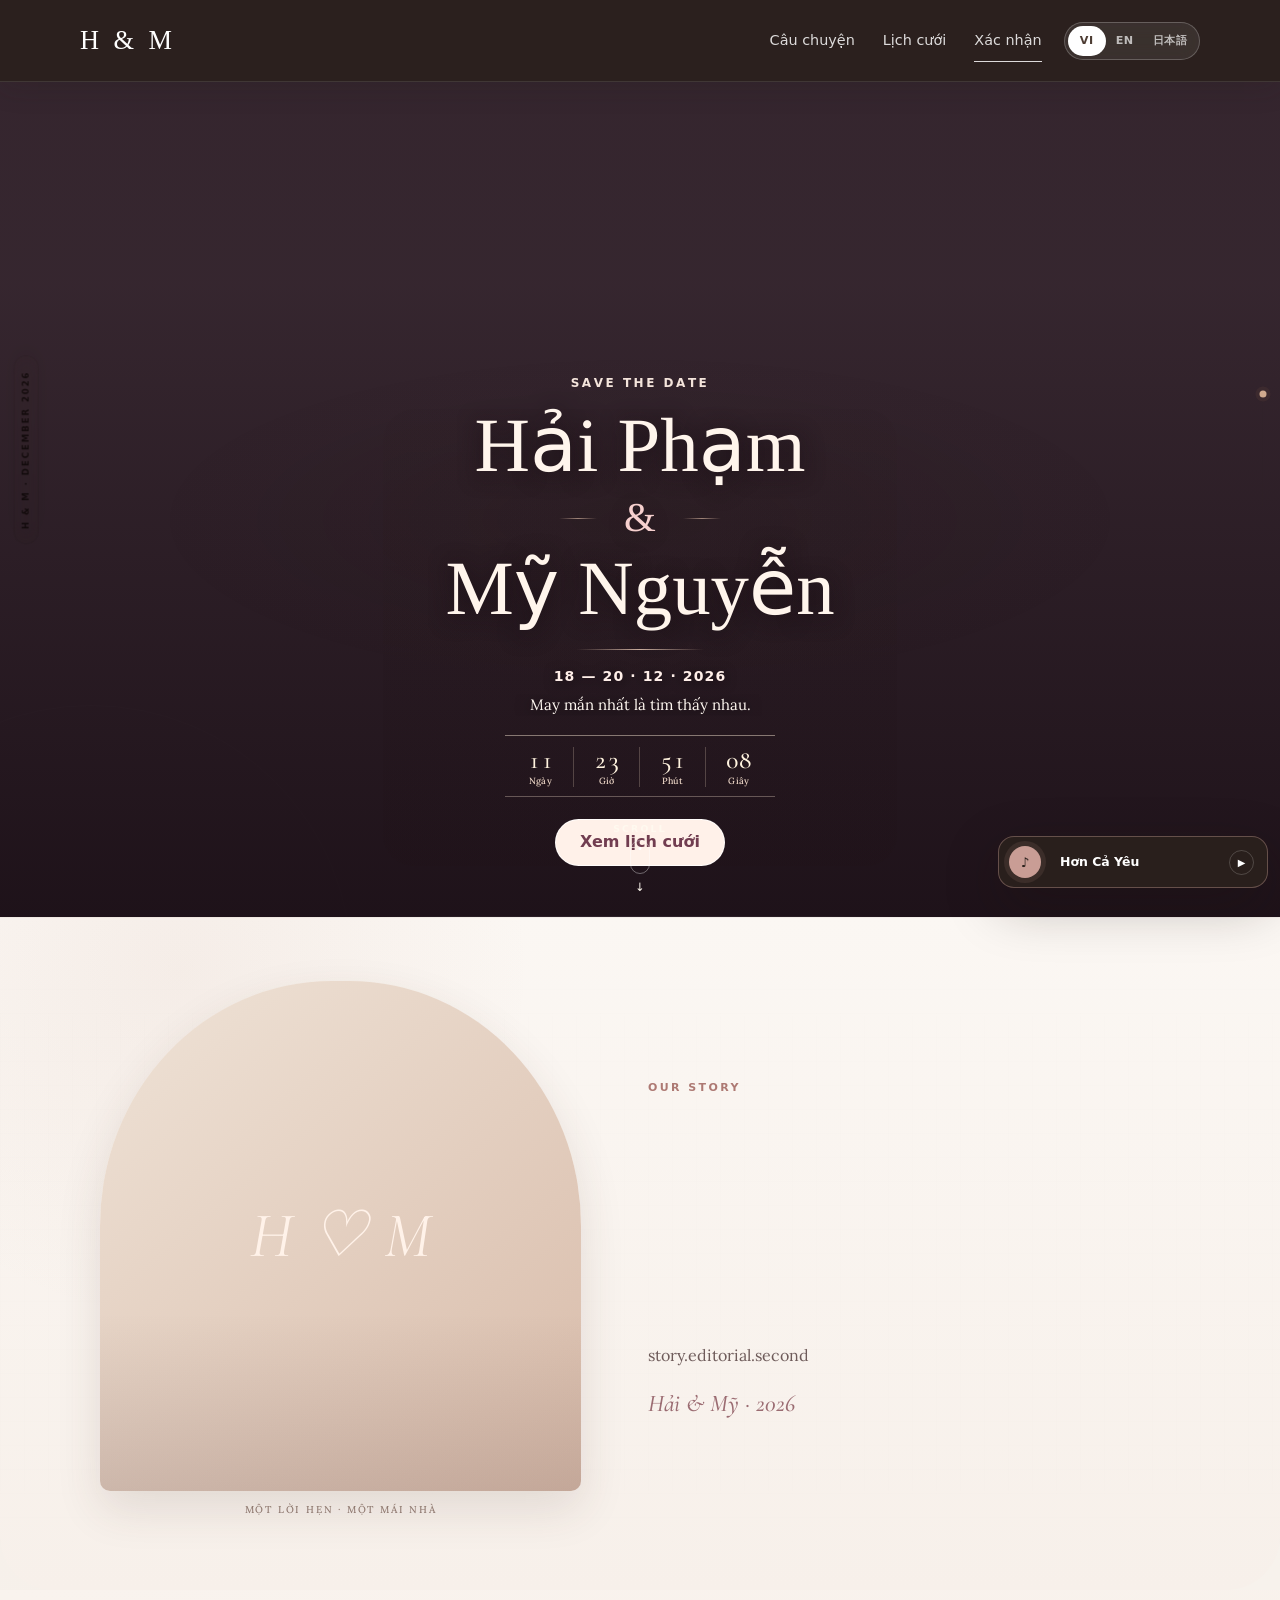
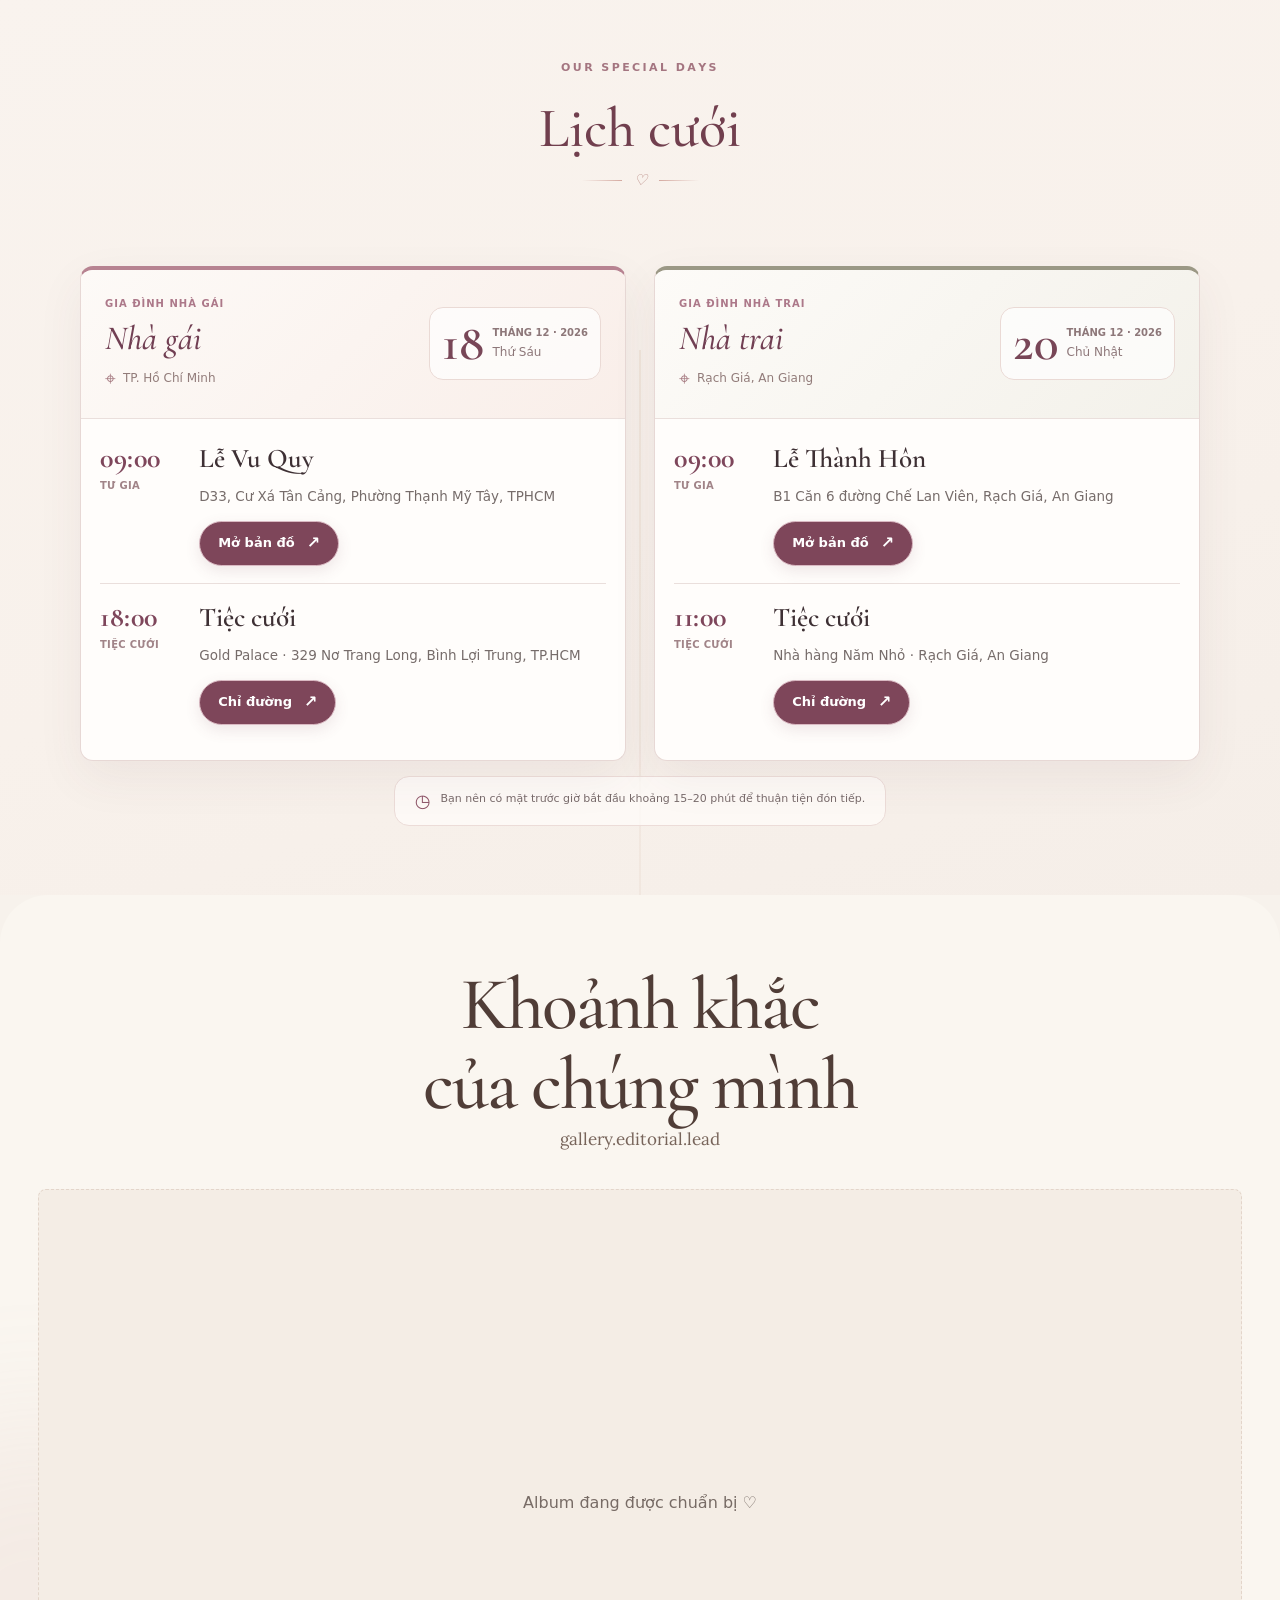
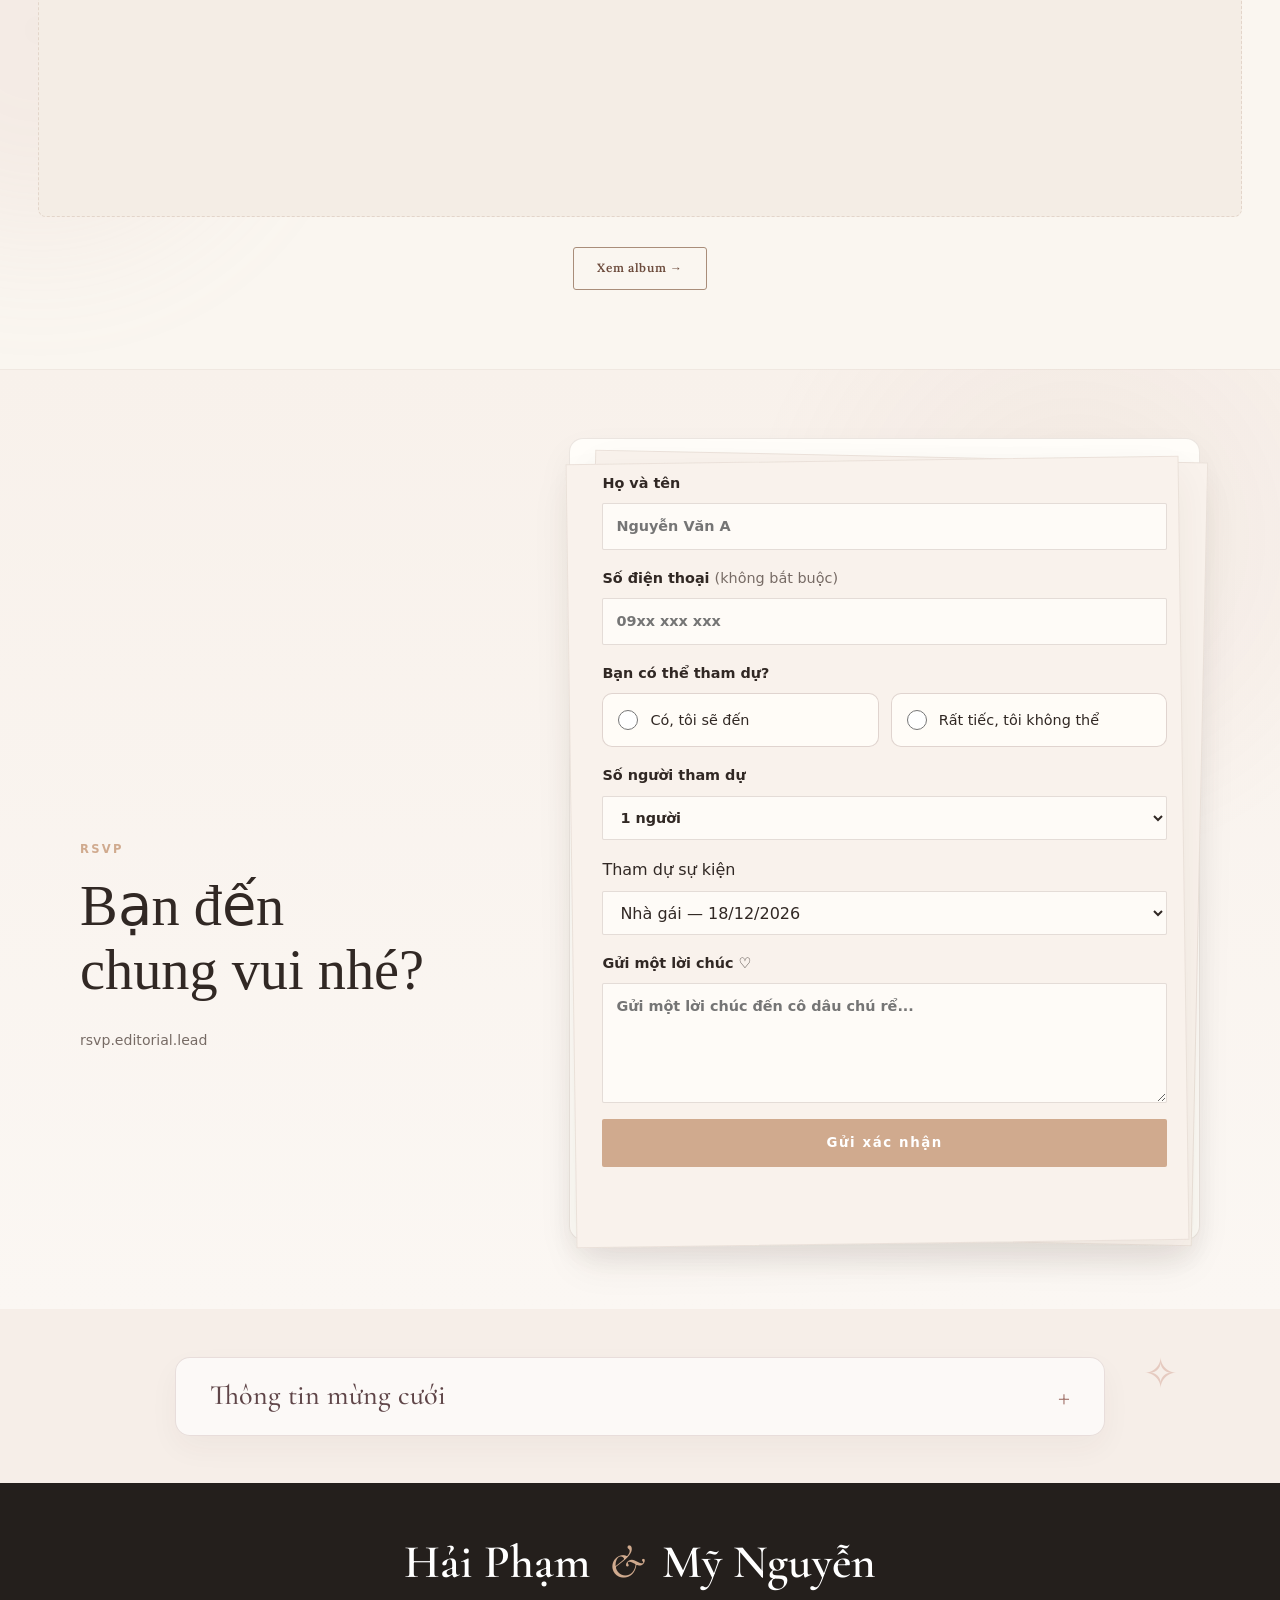
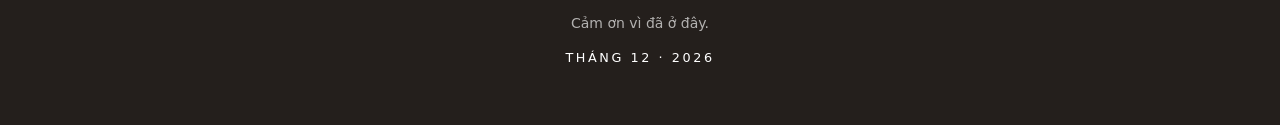
==== index.html @ 3ed5c134 "feat(editorial-v27.1): restore warm story, gallery and RSVP copy, set Gold Palace bride reception to" ====
<!doctype html>
<html lang="vi">
<head>
  <meta charset="UTF-8" />
  <meta name="viewport" content="width=device-width, initial-scale=1.0" />
  <meta name="theme-color" content="#f6f1eb" />
  <meta name="description" content="Thiệp cưới Hải Phạm & Mỹ Nguyễn — trân trọng kính mời bạn đến chung vui cùng chúng tôi." />
  <title>Hải Phạm & Mỹ Nguyễn | Wedding Invitation</title>
  <link rel="preconnect" href="https://fonts.googleapis.com" />
  <link rel="preconnect" href="https://fonts.gstatic.com" crossorigin />
  <link href="https://fonts.googleapis.com/css2?family=Cormorant+Garamond:ital,wght@0,500;0,600;0,700;1,500;1,600&family=Lora:wght@400;500;600&display=swap" rel="stylesheet" />
  <link href="https://fonts.cdnfonts.com/css/utm-beautiful-caps" rel="stylesheet" />
  <link rel="stylesheet" href="/assets/css/site.css" />
  <link rel="stylesheet" href="/assets/css/romantic-motion.css" />
  <link rel="stylesheet" href="/assets/css/progressive-gallery.css" />
  <link rel="stylesheet" href="/assets/css/lightbox-zoom.css" />
  <link rel="stylesheet" href="/assets/css/compact-wedding.css" />
  <link rel="stylesheet" href="/assets/css/find-me-intro.css" />
  <link rel="stylesheet" href="/assets/css/luxury-editorial.css" />
  
  
  
  
  
  
  <!-- A Supabase recovery callback must never render the public wedding page. -->
  <script>
    (() => {
      const q = new URLSearchParams(location.search);
      const h = new URLSearchParams(location.hash.slice(1));
      if ((h.get('type') === 'recovery' && h.has('access_token')) ||
          (q.get('type') === 'recovery' && q.has('token_hash')) ||
          q.has('code') || q.has('error_code')) {
        location.replace('/admin/reset-password/' + location.search + location.hash);
      }
    })();
  </script>
</head>
<body class="invitation-locked hero-image-loading">


  <!-- Luxury Romantic Invitation | Accessible, localized and personalized -->
  <section class="invitation-intro invite-minimal invite-luxury" id="invitationIntro" aria-label="Wedding invitation opening">
    <div class="luxury-ambient" aria-hidden="true"></div>
    <div class="intro-language language-switcher minimal-language" aria-label="Language">
      <button type="button" data-lang="vi">VI</button>
      <button type="button" data-lang="en">EN</button>
      <button type="button" data-lang="ja">日本語</button>
    </div>

    <div class="luxury-card">
      <div class="luxury-card-inner minimal-content">
        <p class="luxury-overline">THE WEDDING OF</p>
        <div class="minimal-monogram">Hải <span>&amp;</span> Mỹ</div>
        <p class="minimal-kicker" data-i18n="intro.invite">TRÂN TRỌNG KÍNH MỜI</p>
        <h2 class="minimal-names">
          <span>PHẠM VŨ HẢI</span>
          <em>&amp;</em>
          <span>NGUYỄN THỊ MỸ</span>
        </h2>
        <div class="luxury-date-frame">
          <p class="minimal-date" data-i18n="intro.eventDate">18 — 20 · 12 · 2026</p>
        </div>
        <!-- V26: cinematic automatic particle portrait; never blocks Open Invitation. -->
        <div class="find-me-stage" id="findMeStage" role="group"
             aria-label="Từng điểm sáng kết thành ảnh Hải và Mỹ">
          <canvas class="find-me-canvas" id="findMeCanvas" aria-hidden="true"></canvas>
          <span class="find-me-fallback" aria-hidden="true">HẢI &amp; MỸ</span>
          <p class="find-me-hint" id="findMeHint">Từng điểm sáng, một câu chuyện của Hải &amp; Mỹ</p>
        </div>
        <div class="personal-guest-feature" id="personalGuestFeature" hidden aria-live="polite">
          <span class="guest-label" id="personalGuestLabel"></span>
          <strong class="guest-name" id="personalGuestName"></strong>
        </div>
        <button class="minimal-open" id="openInvitation" type="button">
          <span data-i18n="intro.open">MỞ THIỆP</span>
          <span class="luxury-button-arrow" aria-hidden="true">↗</span>
        </button>
        <p class="luxury-closing" data-i18n="intro.closing">Sự hiện diện của bạn là niềm vui của chúng tôi.</p>
        <div class="minimal-personal">
          <p class="v11-invalid-invite" id="inviteInvalidNotice" role="alert" hidden></p>
          <p class="personal-invite-private" id="personalInvitePrivate" hidden></p>
          <aside class="personal-link-notice personal-link-notice-cover" id="personalLinkNotice" hidden>
            <span class="personal-link-note-icon" aria-hidden="true">🔒</span>
            <p id="personalLinkNoticeText"></p>
            <button class="personal-share-btn" id="personalSharePublic" type="button"></button>
          </aside>
        </div>
      </div>
    </div>
  </section>
  <nav class="nav" aria-label="Main navigation">
    <div class="nav-inner container">
      <a class="brand" href="#home">H & M</a>
      <div class="nav-right">
        <div class="nav-links">
          <a href="#story" data-i18n="nav.story">Câu chuyện</a>
          <a href="#events" data-i18n="nav.events">Lịch cưới</a>
          <a href="#rsvp" data-i18n="nav.rsvp">Xác nhận</a>
        </div>
        <div class="language-switcher nav-language" aria-label="Language">
          <button type="button" data-lang="vi">VI</button>
          <button type="button" data-lang="en">EN</button>
          <button type="button" data-lang="ja">日本語</button>
        </div>
      </div>
    </div>
  </nav>

  <div class="hero-fall-layer" id="heroFallLayer" aria-hidden="true"></div>

  <header class="hero hero-layout-framed hero-v5" id="home">
    <div class="hero-full-photo" aria-hidden="true">
      <img id="heroFullImage" decoding="async" alt="" />
    </div>
    <div class="hero-overlay"></div>

    <div class="hero-content container reveal">
      <div class="hero-copy">
        <p class="eyebrow">SAVE THE DATE</p>
        <h1 class="kinetic-names hero-couple-names"><span class="hero-name hero-name-left"><span class="hero-name-fit-text" data-i18n="name.groom">Hải Phạm</span></span><span class="hero-amp"><span class="hero-amp-text">&</span></span><span class="hero-name hero-name-right"><span class="hero-name-fit-text" data-i18n="name.bride">Mỹ Nguyễn</span></span></h1>
        <p class="hero-date" data-i18n="intro.eventDate">18 — 20 · 12 · 2026</p>
        <p class="hero-note" data-i18n="hero.note">May mắn nhất là tìm thấy nhau.</p>
        <div class="editorial-countdown" id="countdown" aria-label="Đếm ngược đến ngày cưới">
          <div class="editorial-countdown-values">
            <div><strong id="days">00</strong><span data-i18n="countdown.days">Ngày</span></div>
            <div><strong id="hours">00</strong><span data-i18n="countdown.hours">Giờ</span></div>
            <div><strong id="minutes">00</strong><span data-i18n="countdown.minutes">Phút</span></div>
            <div><strong id="seconds">00</strong><span data-i18n="countdown.seconds">Giây</span></div>
          </div>
        </div>
        <p class="hero-guest-greeting" id="heroGuestGreeting" hidden>
          <span id="heroGuestLabel"></span>
          <strong id="heroGuestName"></strong>
        </p>
        <a class="btn btn-primary" href="#events" data-i18n="hero.cta">Xem lịch cưới</a>
      </div>

      <!-- Kept for the existing App hero-loading contract, never visible in the new poster. -->
      <img id="heroImage" class="v5-legacy-image" decoding="async" alt="" aria-hidden="true" hidden />
    </div>

    <a class="scroll-curiosity" href="#story" aria-label="Scroll to discover">
      <span class="scroll-curiosity-label">SCROLL</span>
      <span class="scroll-curiosity-track"><i></i></span>
      <span class="scroll-curiosity-arrow">↓</span>
    </a>
    <div class="hero-curtain" aria-hidden="true"></div>
  </header>

  <main>
    <section class="section intro editorial-story chapter-start chapter-story editorial-story-v27" id="story" data-chapter="story">
      <div class="container editorial-story-layout">
        <figure class="editorial-story-visual reveal" id="forever">
          <div class="our-promise-photo-shell">
            <img id="ourPromisePhoto" class="our-promise-photo" src="https://uxyfhgtxfodnjzwlggnc.supabase.co/storage/v1/object/public/wedding-gallery/pre-wedding/0ca51313-ddf9-4d69-a1ec-b72343de79bf.webp" alt="Hải &amp; Mỹ" loading="lazy" decoding="async">
            <div class="our-promise-fallback" aria-hidden="true"><span>H</span><span>♡</span><span>M</span></div>
          </div>
          <figcaption data-i18n="promise.caption">MỘT LỜI HẸN · MỘT MÁI NHÀ</figcaption>
        </figure>
        <div class="editorial-story-copy reveal">
          <p class="eyebrow">OUR STORY</p>
          <h2 data-i18n="story.title" data-motion-lines>Từ chúng mình, thành gia đình.</h2>
          <p data-i18n="story.text" data-motion-lines>Từ những cuộc trò chuyện giản dị, chúng mình đã cùng đi qua nhiều mùa vui buồn. Có những ngày rộn ràng, có những ngày chỉ cần ngồi cạnh nhau là đủ.</p>
          <p class="editorial-story-second" data-i18n="story.editorial.second">Và rồi, giữa nhiều lựa chọn của cuộc sống, Hải và Mỹ chọn trở thành gia đình — cùng gìn giữ những điều nhỏ bé và bước tiếp bên nhau.</p>
          <span class="editorial-story-signature" aria-hidden="true">Hải &amp; Mỹ · 2026</span>
        </div>
      </div>
    </section>

    <section class="section events chapter-member v3-events" id="events">
      <div class="container">
        <div class="v3-section-heading reveal">
          <span class="v3-kicker">OUR SPECIAL DAYS</span>
          <h2 data-i18n="events.title">Lịch cưới</h2>
          <p data-i18n="events.subtitle">Chọn Nhà gái hoặc Nhà trai để xem thời gian, địa điểm và chỉ đường.</p>
        </div>
        <div class="v3-event-switch" role="group" data-i18n-aria="events.selectDay" aria-label="Chọn lịch cưới nhà gái hoặc nhà trai">
          <button type="button" class="is-active" data-v3-day-button="bride" aria-pressed="true"><span data-i18n="family.bride">Nhà gái</span> <small>18/12</small></button>
          <button type="button" data-v3-day-button="groom" aria-pressed="false"><span data-i18n="family.groom">Nhà trai</span> <small>20/12</small></button>
        </div>
        <div class="v3-event-grid">
          <section class="v3-event-panel bride-side is-active" data-event-day="bride">
            <div class="v3-day-head">
              <p data-i18n="events.brideTag">GIA ĐÌNH NHÀ GÁI</p>
              <h3 data-i18n="family.bride">Nhà gái</h3>
              <small class="event-invite-badge" data-invite-badge="bride" hidden></small>
              <div class="v3-date"><strong>18</strong><span><b data-i18n="events.monthYear">THÁNG 12 · 2026</b><small data-i18n="event.friday.short">Thứ Sáu</small></span></div>
              <p class="v3-city" data-i18n="events.cityBride">TP. Hồ Chí Minh</p>
            </div>
            <div class="v3-day-items">
              <article class="v3-event-item" data-event-item>
                <div class="v3-event-time"><strong>09:00</strong><small data-i18n="event.home">TƯ GIA</small></div>
                <div class="v3-event-detail">
                  <h4 data-i18n="event.vuquy">Lễ Vu Quy</h4>
                  <p>D33, Cư Xá Tân Cảng, Phường Thạnh Mỹ Tây, TPHCM</p>
                  <a class="v3-event-map" href="https://www.google.com/maps/search/?api=1&amp;query=38+T%C3%A2n+C%E1%BA%A3ng%2C+Th%E1%BA%A1nh+M%E1%BB%B9+T%C3%A2y%2C+H%E1%BB%93+Ch%C3%AD+Minh+700000%2C+Vietnam" target="_blank" rel="noopener noreferrer"><span data-i18n="map.open">Mở bản đồ</span> <span class="v4-map-arrow" aria-hidden="true">↗</span></a>
                </div>
              </article>
              <article class="v3-event-item" data-event-item>
                <div class="v3-event-time"><strong>18:00</strong><small data-i18n="event.reception">TIỆC CƯỚI</small></div>
                <div class="v3-event-detail">
                  <h4 data-i18n="event.reception.title">Tiệc cưới</h4>
                  <p>Gold Palace · 329 Nơ Trang Long, Bình Lợi Trung, TP.HCM</p>
                  <a class="v3-event-map" href="https://www.google.com/maps/search/?api=1&amp;query=Gold+Palace+329+N%C6%A1+Trang+Long+B%C3%ACnh+L%E1%BB%A3i+Trung+TPHCM" target="_blank" rel="noopener noreferrer"><span data-i18n="map.directions">Chỉ đường</span> <span class="v4-map-arrow" aria-hidden="true">↗</span></a>
                </div>
              </article>
            </div>
          </section>
          <div class="v3-event-divider" aria-hidden="true"><span>H ♡ M</span></div>
          <section class="v3-event-panel groom-side" data-event-day="groom">
            <div class="v3-day-head">
              <p data-i18n="events.groomTag">GIA ĐÌNH NHÀ TRAI</p>
              <h3 data-i18n="family.groom">Nhà trai</h3>
              <small class="event-invite-badge" data-invite-badge="groom" hidden></small>
              <div class="v3-date"><strong>20</strong><span><b data-i18n="events.monthYear">THÁNG 12 · 2026</b><small data-i18n="event.sunday.short">Chủ Nhật</small></span></div>
              <p class="v3-city" data-i18n="events.cityGroom">Rạch Giá, An Giang</p>
            </div>
            <div class="v3-day-items">
              <article class="v3-event-item" data-event-item>
                <div class="v3-event-time"><strong>09:00</strong><small data-i18n="event.home">TƯ GIA</small></div>
                <div class="v3-event-detail">
                  <h4 data-i18n="event.thanhhon">Lễ Thành Hôn</h4>
                  <p>B1 Căn 6 đường Chế Lan Viên, Rạch Giá, An Giang</p>
                  <a class="v3-event-map" href="https://maps.app.goo.gl/c7uXzqfwK7Wkk5hK6?g_st=ic" target="_blank" rel="noopener noreferrer"><span data-i18n="map.open">Mở bản đồ</span> <span class="v4-map-arrow" aria-hidden="true">↗</span></a>
                </div>
              </article>
              <article class="v3-event-item" data-event-item>
                <div class="v3-event-time"><strong>11:00</strong><small data-i18n="event.reception">TIỆC CƯỚI</small></div>
                <div class="v3-event-detail">
                  <h4 data-i18n="event.reception.title">Tiệc cưới</h4>
                  <p>Nhà hàng Năm Nhỏ · Rạch Giá, An Giang</p>
                  <a class="v3-event-map" href="https://www.google.com/maps/search/?api=1&amp;query=Nh%C3%A0+h%C3%A0ng+N%C4%83m+Nh%E1%BB%8F+R%E1%BA%A1ch+Gi%C3%A1+An+Giang" target="_blank" rel="noopener noreferrer"><span data-i18n="map.directions">Chỉ đường</span> <span class="v4-map-arrow" aria-hidden="true">↗</span></a>
                </div>
              </article>
            </div>
          </section>
        </div>
        <p class="v3-arrival-note"><span aria-hidden="true">◷</span> <span data-i18n="guide.arrival.text">Bạn nên có mặt trước giờ bắt đầu khoảng 15–20 phút để thuận tiện đón tiếp.</span></p>
      </div>
    </section>

        <section class="section gallery-section chapter-member">
      <div class="container">
        <div class="gallery-editorial-head">
          
          <div class="section-heading reveal">
            <p class="eyebrow">OUR MOMENTS</p>
            <h2 data-i18n="gallery.title">Khoảnh khắc của chúng mình</h2>
            <p class="editorial-gallery-intro" data-i18n="gallery.editorial.lead">Một chút dịu dàng, vài khoảnh khắc tinh nghịch — những kỷ niệm mà chúng mình muốn giữ mãi.</p>
            
          </div>
        </div>
        <div id="homeGallery" class="home-gallery">
          <div class="gallery-empty" data-i18n="gallery.empty">Album đang được chuẩn bị ♡</div>
        </div>
        <div class="gallery-cta">
          <a class="btn btn-outline" href="/vi/album" data-album-link data-i18n="gallery.view">Xem album →</a>
        </div>
      </div>
    </section>

    <section class="section rsvp-section chapter-start chapter-rsvp" id="rsvp" data-chapter="rsvp">
      <div class="container rsvp-wrap">
        <div class="rsvp-copy reveal">
          <div class="rsvp-display" aria-hidden="true"><span>SAY</span><em>YES</em></div>
          <p class="eyebrow">RSVP</p>
          <h2 data-i18n="rsvp.title">Bạn đến chung vui nhé?</h2>
          <p class="editorial-rsvp-lead" data-i18n="rsvp.editorial.lead">Ngày vui sẽ trọn vẹn hơn khi có bạn ở bên. Hãy cho chúng mình biết bạn có thể đến nhé!</p>
          
        </div>

        <form class="rsvp-form reveal" id="rsvpForm">
          <aside class="rsvp-update-note" id="rsvpPersonalNotice" hidden>
            <span aria-hidden="true">↻</span>
            <p id="rsvpPersonalNoticeText"></p>
          </aside>
          <label>
            <span data-i18n="rsvp.name">Họ và tên</span>
            <input type="text" name="name" placeholder="Nguyễn Văn A" data-i18n-placeholder="rsvp.namePlaceholder" autocomplete="name" required />
          </label>

          <label>
            <span><span data-i18n="rsvp.phone">Số điện thoại</span> <span class="optional" data-i18n="rsvp.optional">(không bắt buộc)</span></span>
            <input type="tel" name="phone" placeholder="09xx xxx xxx" data-i18n-placeholder="rsvp.phonePlaceholder" autocomplete="tel" />
          </label>

          <div class="field-group">
            <span data-i18n="rsvp.attend">Bạn có thể tham dự?</span>
            <div class="radio-row">
              <label class="radio"><input type="radio" name="attending" value="yes" required /> <span data-i18n="rsvp.yes">Có, tôi sẽ đến</span></label>
              <label class="radio"><input type="radio" name="attending" value="no" required /> <span data-i18n="rsvp.no">Rất tiếc, tôi không thể</span></label>
            </div>
          </div>

          <label id="rsvpGuestCountField">
            <span data-i18n="rsvp.count">Số người tham dự</span>
            <select name="guest_count">
              <option value="1" data-i18n="rsvp.guest1">1 người</option>
              <option value="2" data-i18n="rsvp.guest2">2 người</option>
              <option value="3" data-i18n="rsvp.guest3">3 người</option>
              <option value="4" data-i18n="rsvp.guest4">4 người</option>
              <option value="5" data-i18n="rsvp.guest5">5 người</option>
            </select>
            <small class="rsvp-field-help" id="rsvpGuestLimitHelp" hidden></small>
          </label>

          <div class="rsvp-event-field" id="rsvpEventField">
            <span class="rsvp-field-label" data-i18n="rsvp.event">Tham dự sự kiện</span>
            <select name="event_choice" id="rsvpEventSelect">
              <option value="bride" data-i18n="rsvp.bride">Nhà gái — 18/12/2026</option>
              <option value="groom" data-i18n="rsvp.groom">Nhà trai — 20/12/2026</option>
              <option value="both" data-i18n="rsvp.both">Cả hai ngày</option>
            </select>
            <div class="rsvp-event-fixed" id="rsvpEventFixed" hidden>
              <span aria-hidden="true">✓</span>
              <strong id="rsvpEventFixedText"></strong>
            </div>
            <small class="rsvp-field-help" id="rsvpEventHelp" hidden></small>
          </div>

          <label>
            <span data-i18n="rsvp.message">Gửi một lời chúc ♡</span>
            <textarea name="message" rows="4" placeholder="Gửi một lời chúc đến cô dâu chú rể..." data-i18n-placeholder="rsvp.messagePlaceholder"></textarea>
          </label>

          <button class="btn btn-primary btn-full" type="submit" data-i18n="rsvp.submit">Gửi xác nhận</button>
          <p class="form-status" id="formStatus" aria-live="polite"></p>
        </form>
      </div>
    </section>
    <!-- Công khai thông tin mừng cưới: Nhà trai trước, Nhà gái sau. -->
    <section id="weddingGifts" class="section wedding-gifts chapter-member" aria-label="Thông tin mừng cưới">
      <div class="wedding-gift-inner">
        <header class="wedding-gift-heading">
          <span class="wedding-gift-eyebrow">WITH LOVE &amp; GRATITUDE</span>
          <h2>Thông tin mừng cưới</h2>
          <p>Sự hiện diện và những lời chúc của bạn là niềm hạnh phúc của chúng mình.</p>
        </header>
      </div>
    </section>
  </main>

  <section class="album-overlay" id="albumOverlay" aria-hidden="true">
    <div class="album-overlay-shell">
      <header class="album-overlay-header">
        <div>
          <p class="eyebrow">OUR MEMORIES</p>
          <h2 data-i18n="album.title">Album của Hải Phạm & Mỹ Nguyễn</h2>
        </div>
        <button class="overlay-close" id="albumOverlayClose" type="button" data-i18n-aria="album.close" aria-label="Close album">×</button>
      </header>
      <div class="album-overlay-filters" id="albumOverlayFilters" aria-label="Album filters"></div>
      <div class="album-overlay-grid" id="albumOverlayGrid" aria-live="polite"></div>
    </div>
  </section>

  <div class="photo-lightbox" id="photoLightbox" aria-hidden="true" role="dialog" aria-modal="true">
    <button class="photo-lightbox-close" id="photoLightboxClose" type="button" data-i18n-aria="album.close" aria-label="Close photo">×</button>
    <button class="photo-lightbox-nav photo-lightbox-prev" id="photoLightboxPrev" type="button" data-i18n-aria="album.prev" aria-label="Previous photo">‹</button>
    <button class="photo-lightbox-zoom" id="photoLightboxZoom" type="button" aria-label="Phóng to ảnh" aria-pressed="false" title="Phóng to ảnh">+</button>
    <figure class="photo-lightbox-figure">
      <div class="photo-lightbox-stage" id="photoLightboxStage">
        <img id="photoLightboxImage" alt="" draggable="false" />
      </div>
      <figcaption>
        <strong id="photoLightboxTitle"></strong>
        <span id="photoLightboxCaption"></span>
        <small id="photoLightboxCounter"></small>
        <small class="photo-lightbox-loading" id="photoLightboxLoading" role="status" aria-live="polite"></small>
        <button class="photo-lightbox-retry" id="photoLightboxRetry" type="button" hidden>Thử tải lại HD</button>
      </figcaption>
    </figure>
    <button class="photo-lightbox-nav photo-lightbox-next" id="photoLightboxNext" type="button" data-i18n-aria="album.next" aria-label="Next photo">›</button>
  </div>

  <aside class="music-dock music-dock-compact" id="musicDock" aria-label="Wedding music">
    <button class="music-toggle" id="musicToggle" type="button" aria-pressed="false">
      <span class="music-disc" aria-hidden="true">♪</span>
      <span class="music-copy">
        <small id="musicLabel">VIETNAMESE WEDDING SONG</small>
        <strong id="musicTitle">Hơn Cả Yêu</strong>
        <em id="musicArtist">Đức Phúc</em>
      </span>
      <span class="music-state" id="musicState" aria-hidden="true">▶</span>
    </button>
    <div id="musicFrame" class="music-frame-hidden" aria-hidden="true"></div>
  </aside>

  <div class="side-note" aria-hidden="true">H & M · DECEMBER 2026</div>
  <div class="page-progress" aria-hidden="true"><span></span><i></i></div>

  <footer class="footer">
    <div class="container">
      <p class="footer-names signature-name"><span class="footer-name-groom">Hải Phạm</span> <span class="footer-name-amp">&amp;</span> <span class="footer-name-bride">Mỹ Nguyễn</span></p>
      <span class="signature-line" aria-hidden="true"></span>
      <p data-i18n="footer.thanks">Cảm ơn bạn đã dành thời gian và tình thương cho Hải &amp; Mỹ. Hẹn gặp bạn trong ngày vui của chúng mình.</p>
      <p class="footer-small" data-i18n="footer.month">December 2026</p>
    </div>
  </footer>

  <script src="https://cdn.jsdelivr.net/npm/@supabase/supabase-js@2"></script>
  <script src="/assets/js/config.js"></script>
  <script src="/assets/js/site/i18n.js"></script>
  <script src="/assets/js/site/personalized.js"></script>
  <script src="/assets/js/site/adaptive-images.js"></script>
  <script src="/assets/js/site/progressive-gallery.js"></script>
  <script src="/assets/js/site/lightbox-zoom.js"></script>
  <script src="/assets/js/site/app.js"></script>
  <script src="/assets/js/site/motion.js"></script>
  <script src="/assets/js/site/music.js"></script>
  <script src="/assets/js/site/particles.js"></script>
  <script src="/assets/js/site/invitation.js"></script>
  <script src="/assets/js/site/find-me-portrait-data.js"></script>
  <script src="/assets/js/site/find-me-intro.js"></script>
  <script src="/assets/js/site/touch-effects.js"></script>
  <script src="/assets/js/site/wedding.js"></script>
  <script src="/assets/js/site/reveal.js"></script>
  <script src="/assets/js/site/album.js"></script>
  <script src="/assets/js/site/gifts.js"></script>
  <script src="/assets/js/site/scroll-motion.js"></script>
  <script src="/assets/js/site/romantic-motion.js"></script>

</body>
</html>
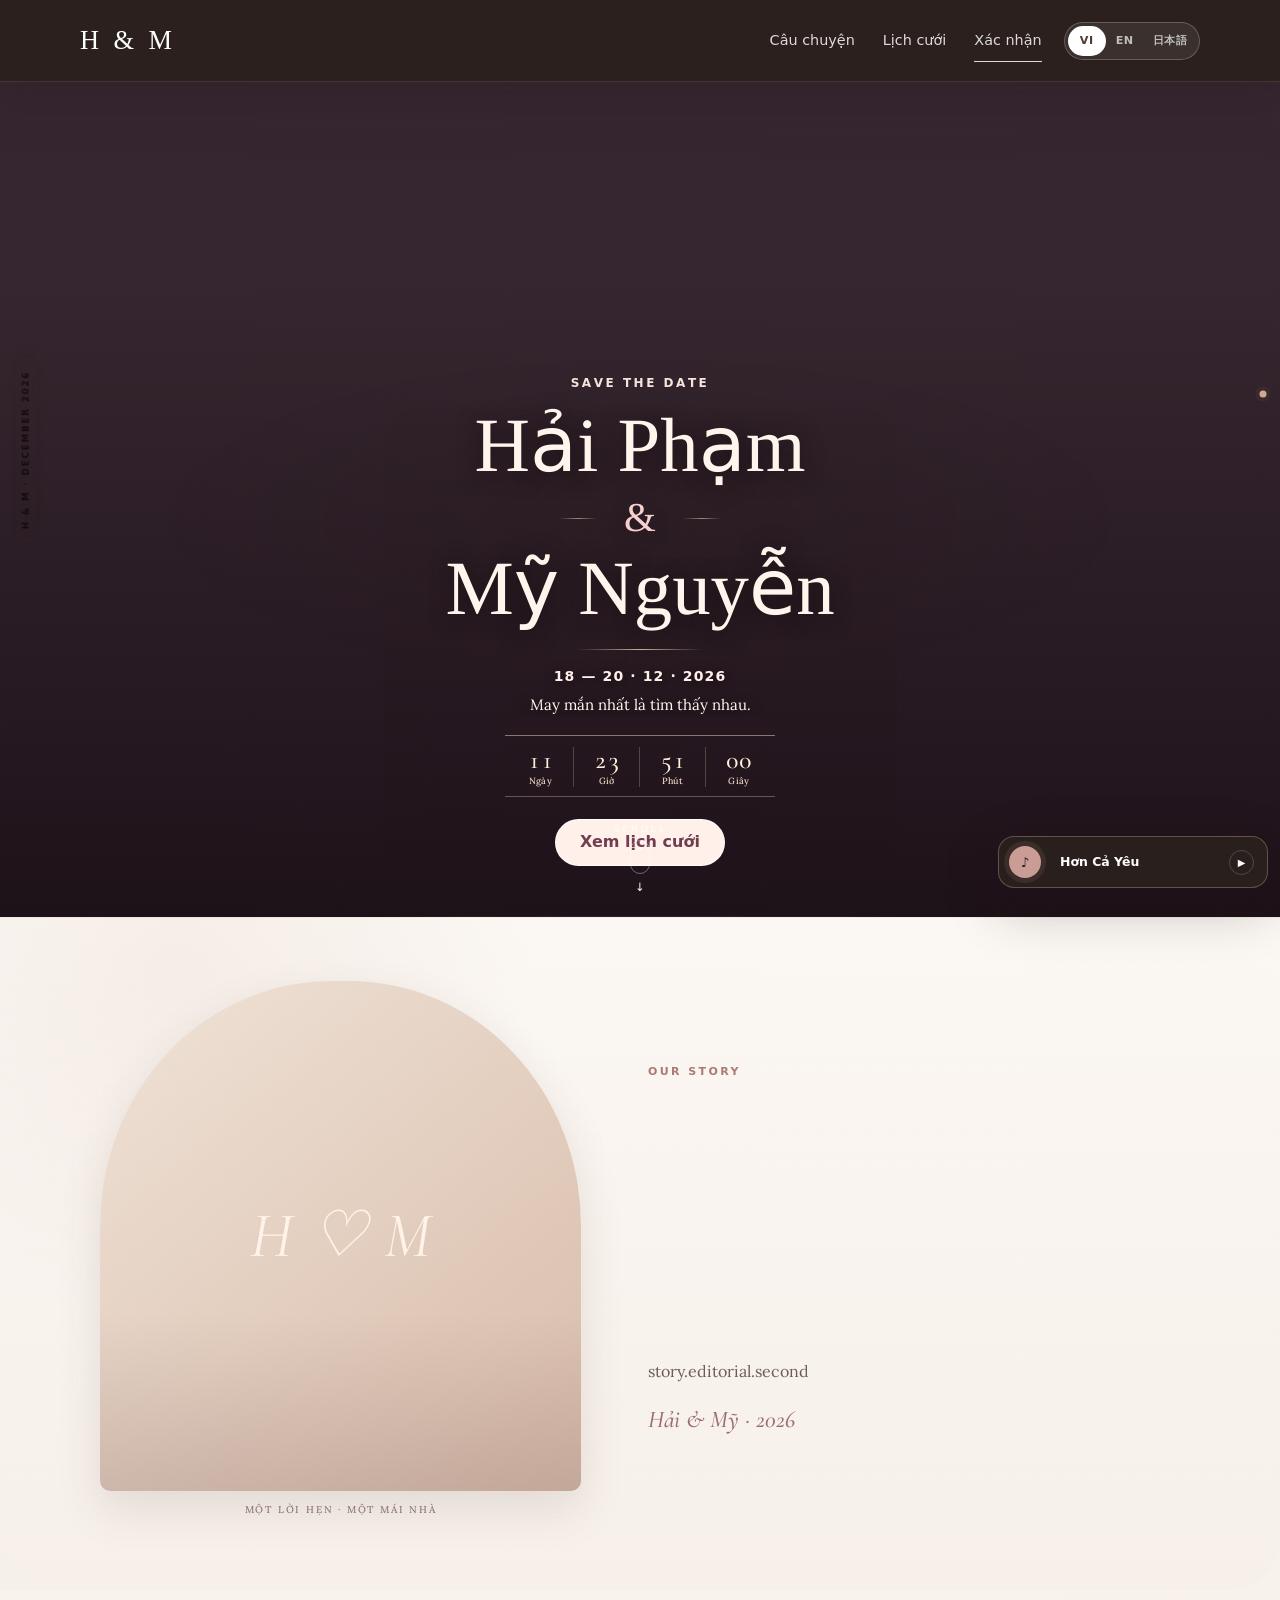
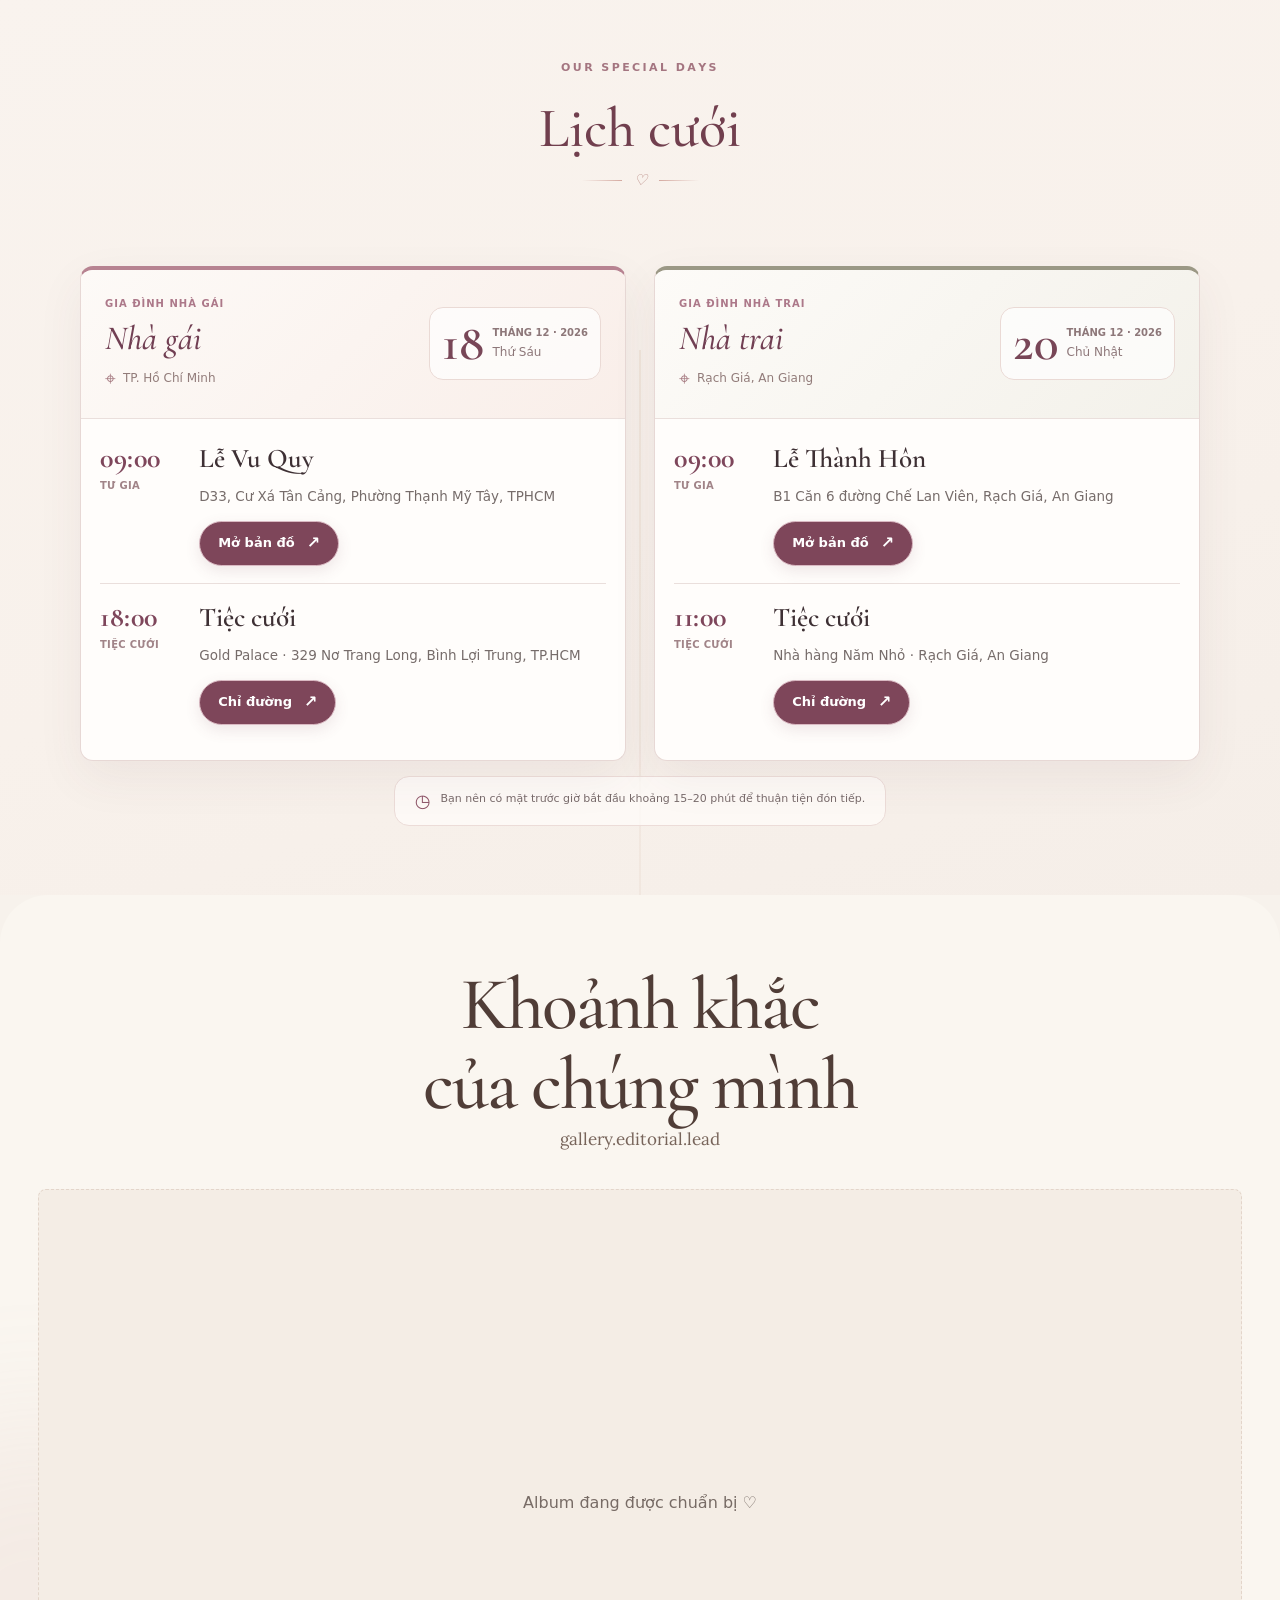
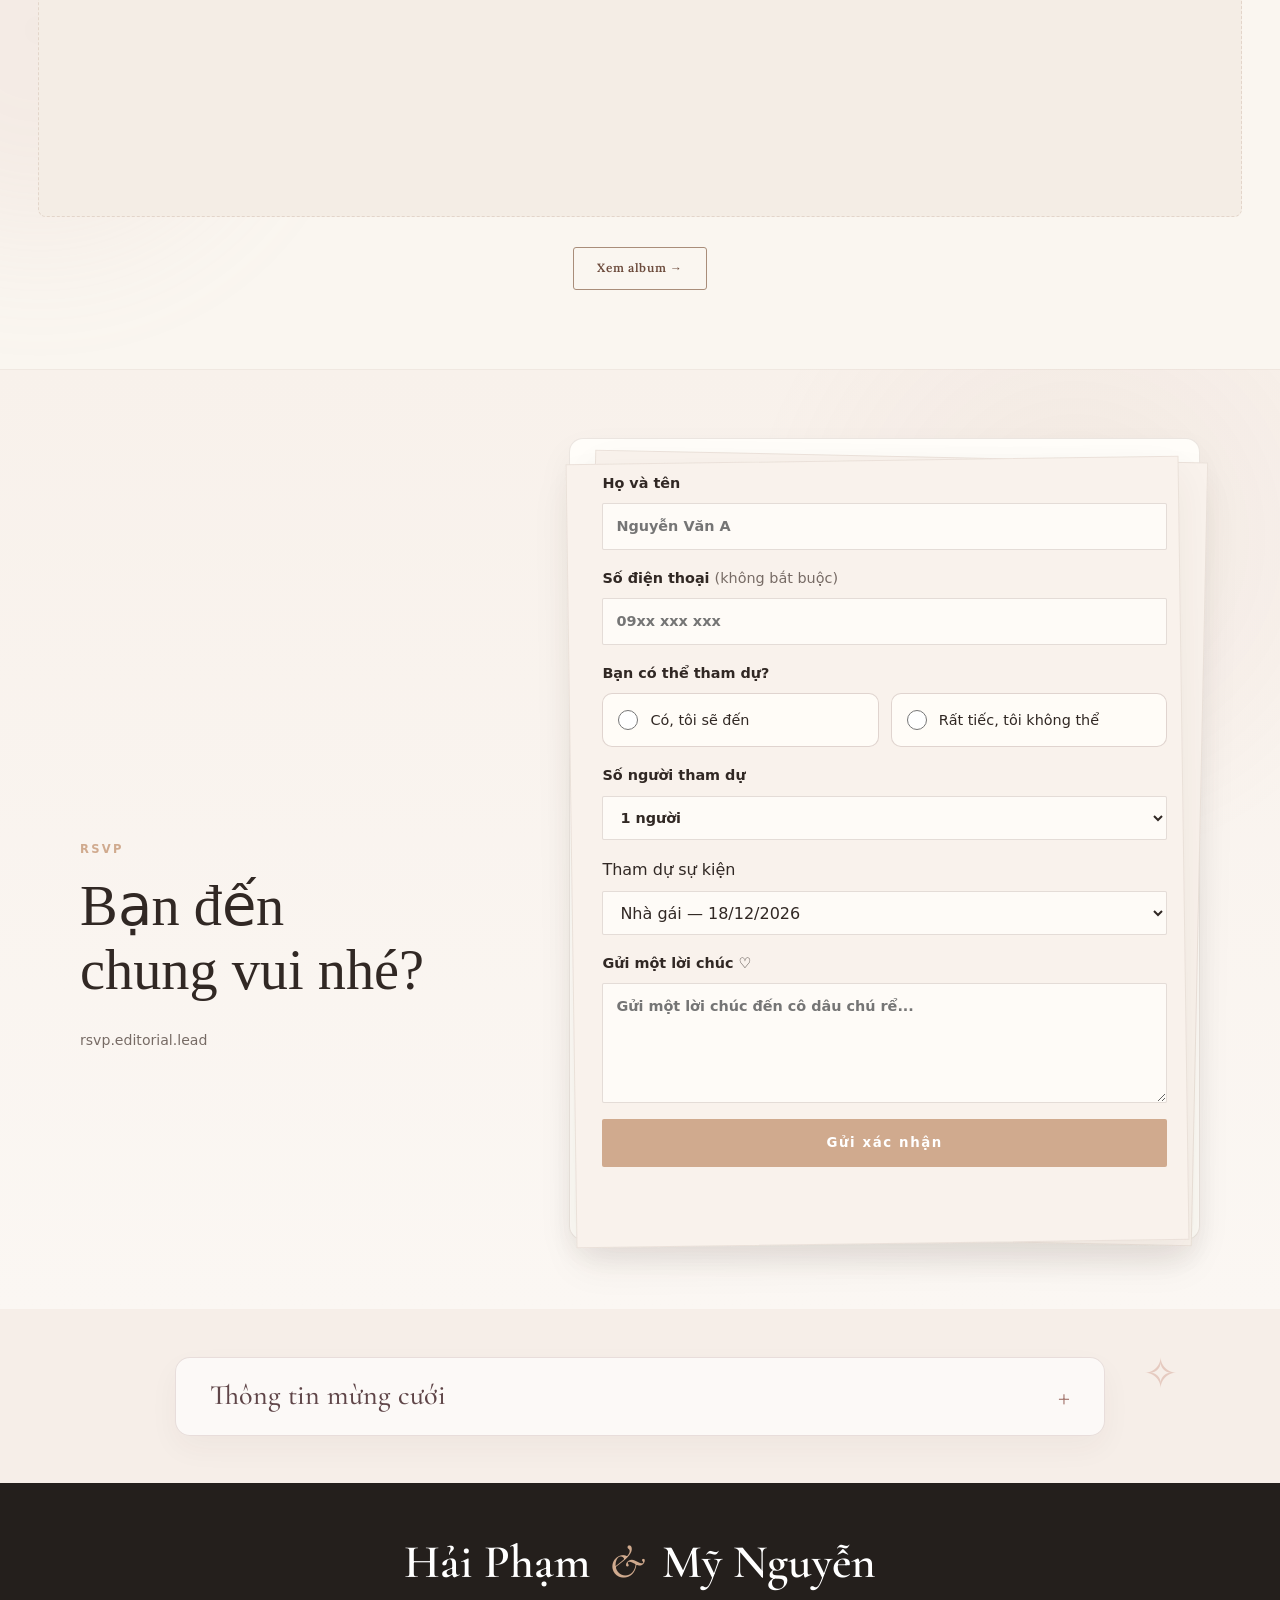
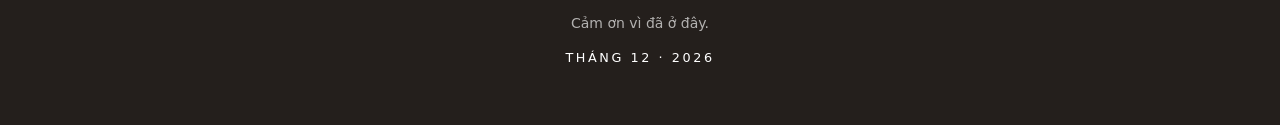
==== commit 674e98cf: "fix(editorial): isolate revised story from legacy CMS text overrides" ====
--- a/index.html
+++ b/index.html
@@ -161,7 +161,7 @@
         <div class="editorial-story-copy reveal">
           <p class="eyebrow">OUR STORY</p>
           <h2 data-i18n="story.title" data-motion-lines>Từ chúng mình, thành gia đình.</h2>
-          <p data-i18n="story.text" data-motion-lines>Từ những cuộc trò chuyện giản dị, chúng mình đã cùng đi qua nhiều mùa vui buồn. Có những ngày rộn ràng, có những ngày chỉ cần ngồi cạnh nhau là đủ.</p>
+          <p data-i18n="story.editorial.first" data-motion-lines>Từ những cuộc trò chuyện giản dị, chúng mình đã cùng đi qua nhiều mùa vui buồn. Có những ngày rộn ràng, có những ngày chỉ cần ngồi cạnh nhau là đủ.</p>
           <p class="editorial-story-second" data-i18n="story.editorial.second">Và rồi, giữa nhiều lựa chọn của cuộc sống, Hải và Mỹ chọn trở thành gia đình — cùng gìn giữ những điều nhỏ bé và bước tiếp bên nhau.</p>
           <span class="editorial-story-signature" aria-hidden="true">Hải &amp; Mỹ · 2026</span>
         </div>
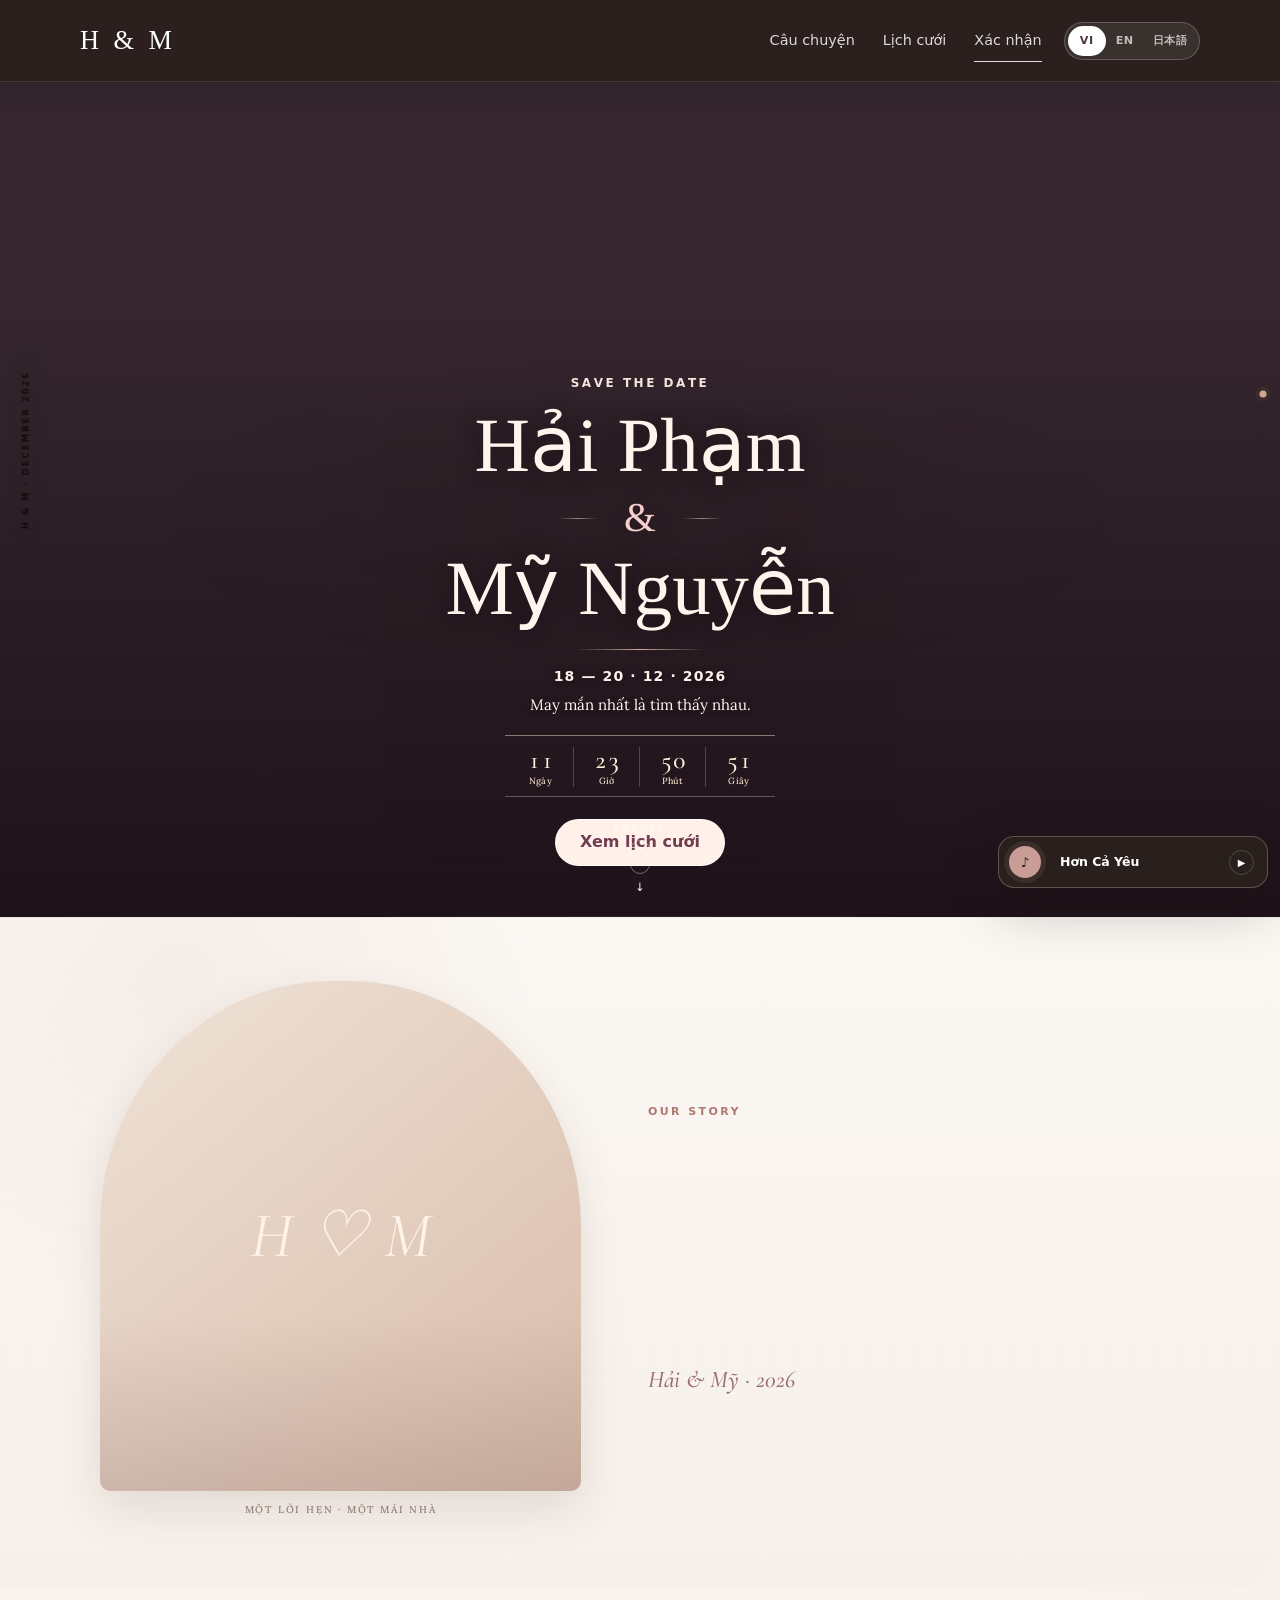
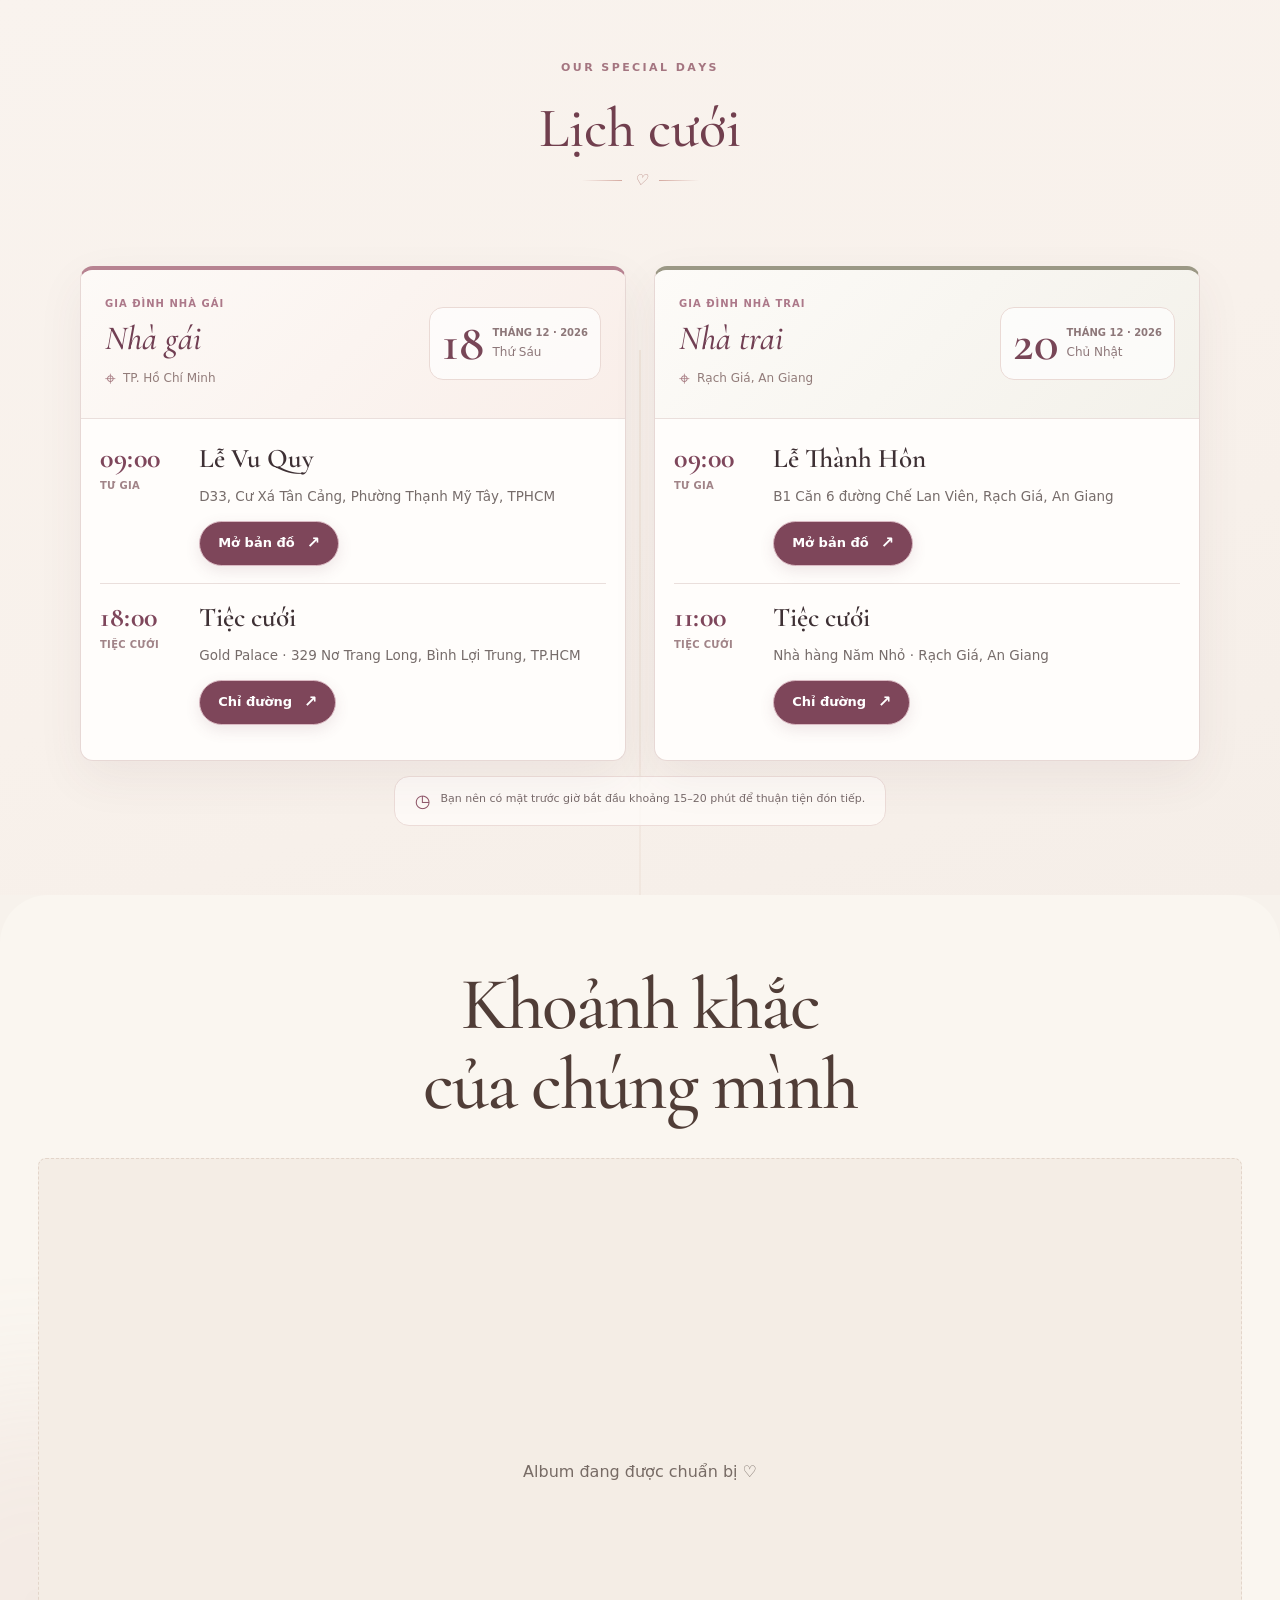
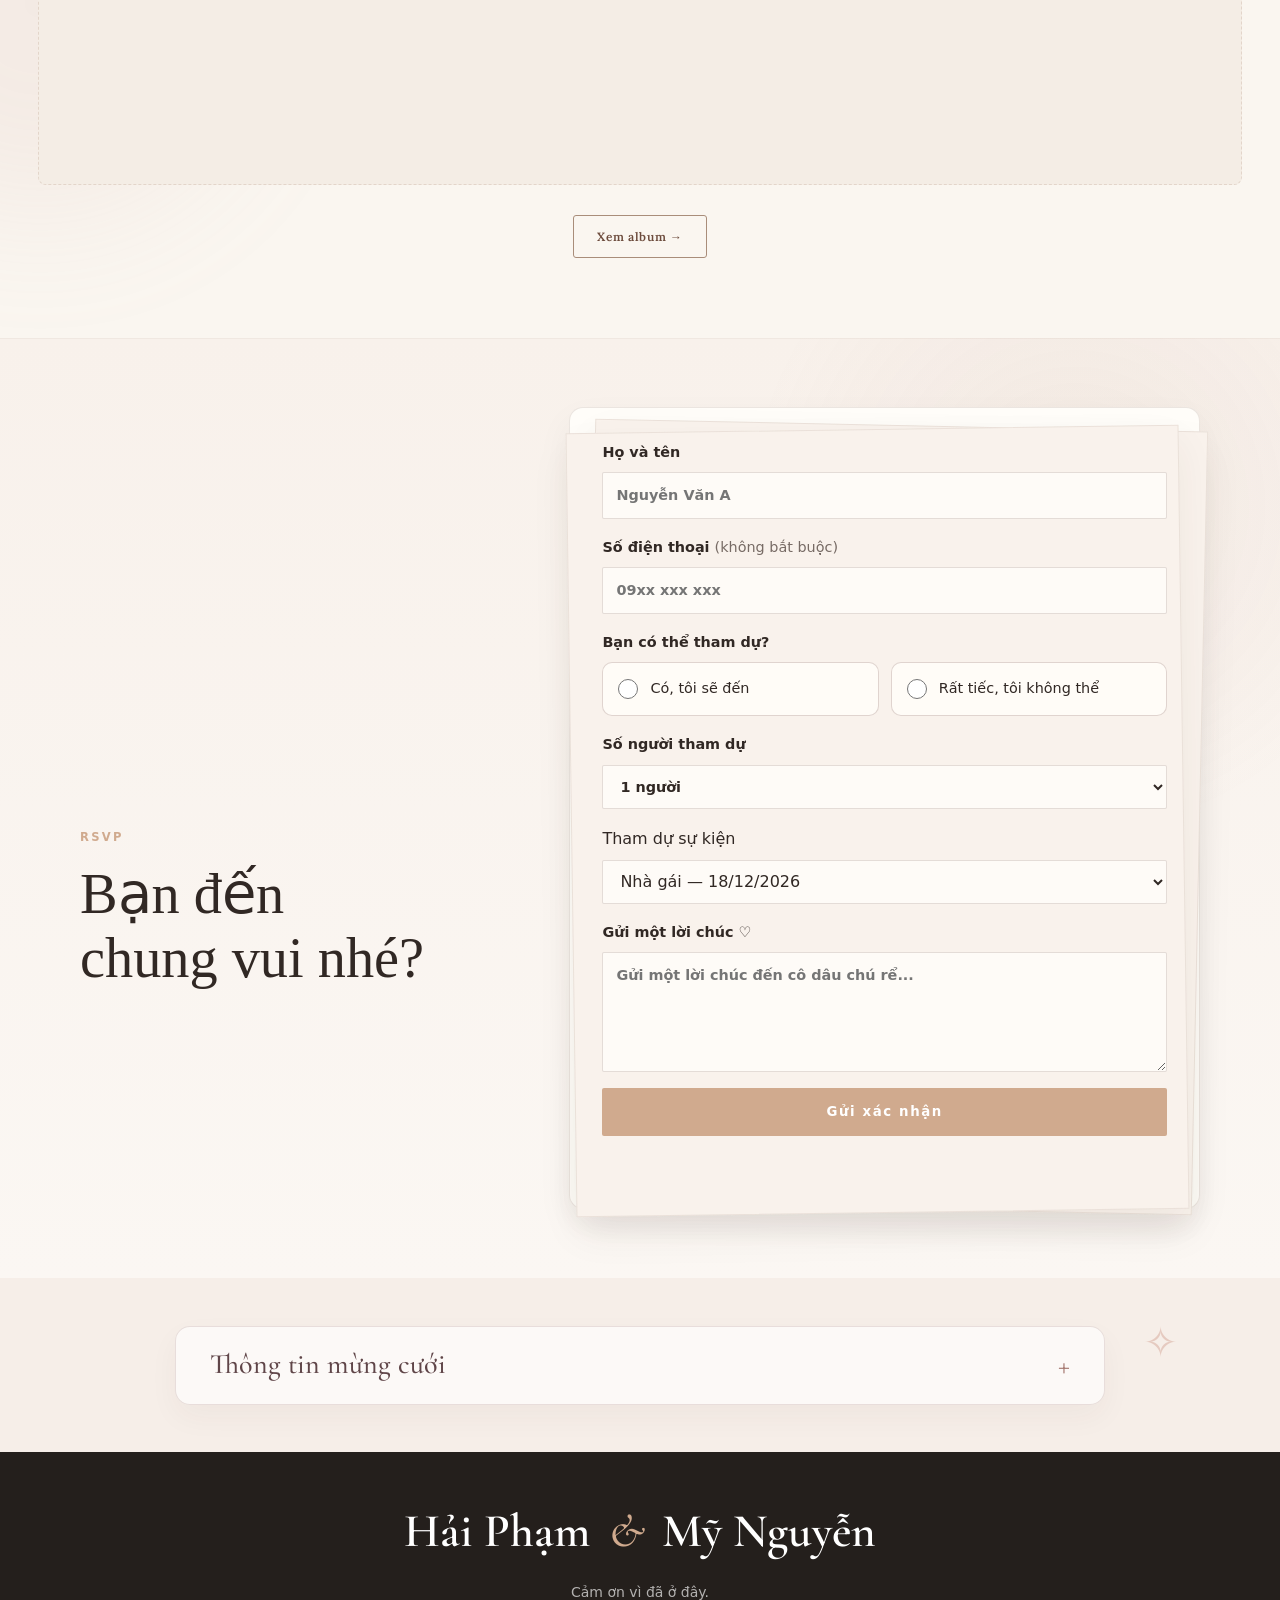
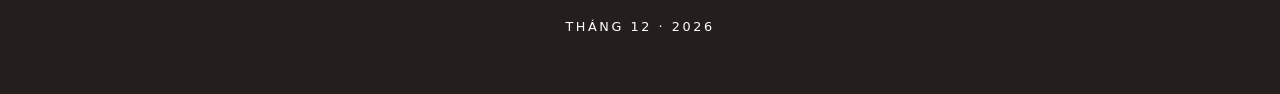
==== commit d3c35eb2: "fix(schedule): set only Gold Palace bride reception to 18:00" ====
--- a/index.html
+++ b/index.html
@@ -161,8 +161,7 @@
         <div class="editorial-story-copy reveal">
           <p class="eyebrow">OUR STORY</p>
           <h2 data-i18n="story.title" data-motion-lines>Từ chúng mình, thành gia đình.</h2>
-          <p data-i18n="story.editorial.first" data-motion-lines>Từ những cuộc trò chuyện giản dị, chúng mình đã cùng đi qua nhiều mùa vui buồn. Có những ngày rộn ràng, có những ngày chỉ cần ngồi cạnh nhau là đủ.</p>
-          <p class="editorial-story-second" data-i18n="story.editorial.second">Và rồi, giữa nhiều lựa chọn của cuộc sống, Hải và Mỹ chọn trở thành gia đình — cùng gìn giữ những điều nhỏ bé và bước tiếp bên nhau.</p>
+          <p data-i18n="story.text" data-motion-lines>Không cần ngày nào cũng hoàn hảo, chỉ cần mỗi ngày có nhau.</p>
           <span class="editorial-story-signature" aria-hidden="true">Hải &amp; Mỹ · 2026</span>
         </div>
       </div>
@@ -247,7 +246,6 @@
           <div class="section-heading reveal">
             <p class="eyebrow">OUR MOMENTS</p>
             <h2 data-i18n="gallery.title">Khoảnh khắc của chúng mình</h2>
-            <p class="editorial-gallery-intro" data-i18n="gallery.editorial.lead">Một chút dịu dàng, vài khoảnh khắc tinh nghịch — những kỷ niệm mà chúng mình muốn giữ mãi.</p>
             
           </div>
         </div>
@@ -266,7 +264,6 @@
           <div class="rsvp-display" aria-hidden="true"><span>SAY</span><em>YES</em></div>
           <p class="eyebrow">RSVP</p>
           <h2 data-i18n="rsvp.title">Bạn đến chung vui nhé?</h2>
-          <p class="editorial-rsvp-lead" data-i18n="rsvp.editorial.lead">Ngày vui sẽ trọn vẹn hơn khi có bạn ở bên. Hãy cho chúng mình biết bạn có thể đến nhé!</p>
           
         </div>
 
@@ -394,7 +391,7 @@
     <div class="container">
       <p class="footer-names signature-name"><span class="footer-name-groom">Hải Phạm</span> <span class="footer-name-amp">&amp;</span> <span class="footer-name-bride">Mỹ Nguyễn</span></p>
       <span class="signature-line" aria-hidden="true"></span>
-      <p data-i18n="footer.thanks">Cảm ơn bạn đã dành thời gian và tình thương cho Hải &amp; Mỹ. Hẹn gặp bạn trong ngày vui của chúng mình.</p>
+      <p data-i18n="footer.thanks">Cảm ơn vì đã ở đây.</p>
       <p class="footer-small" data-i18n="footer.month">December 2026</p>
     </div>
   </footer>
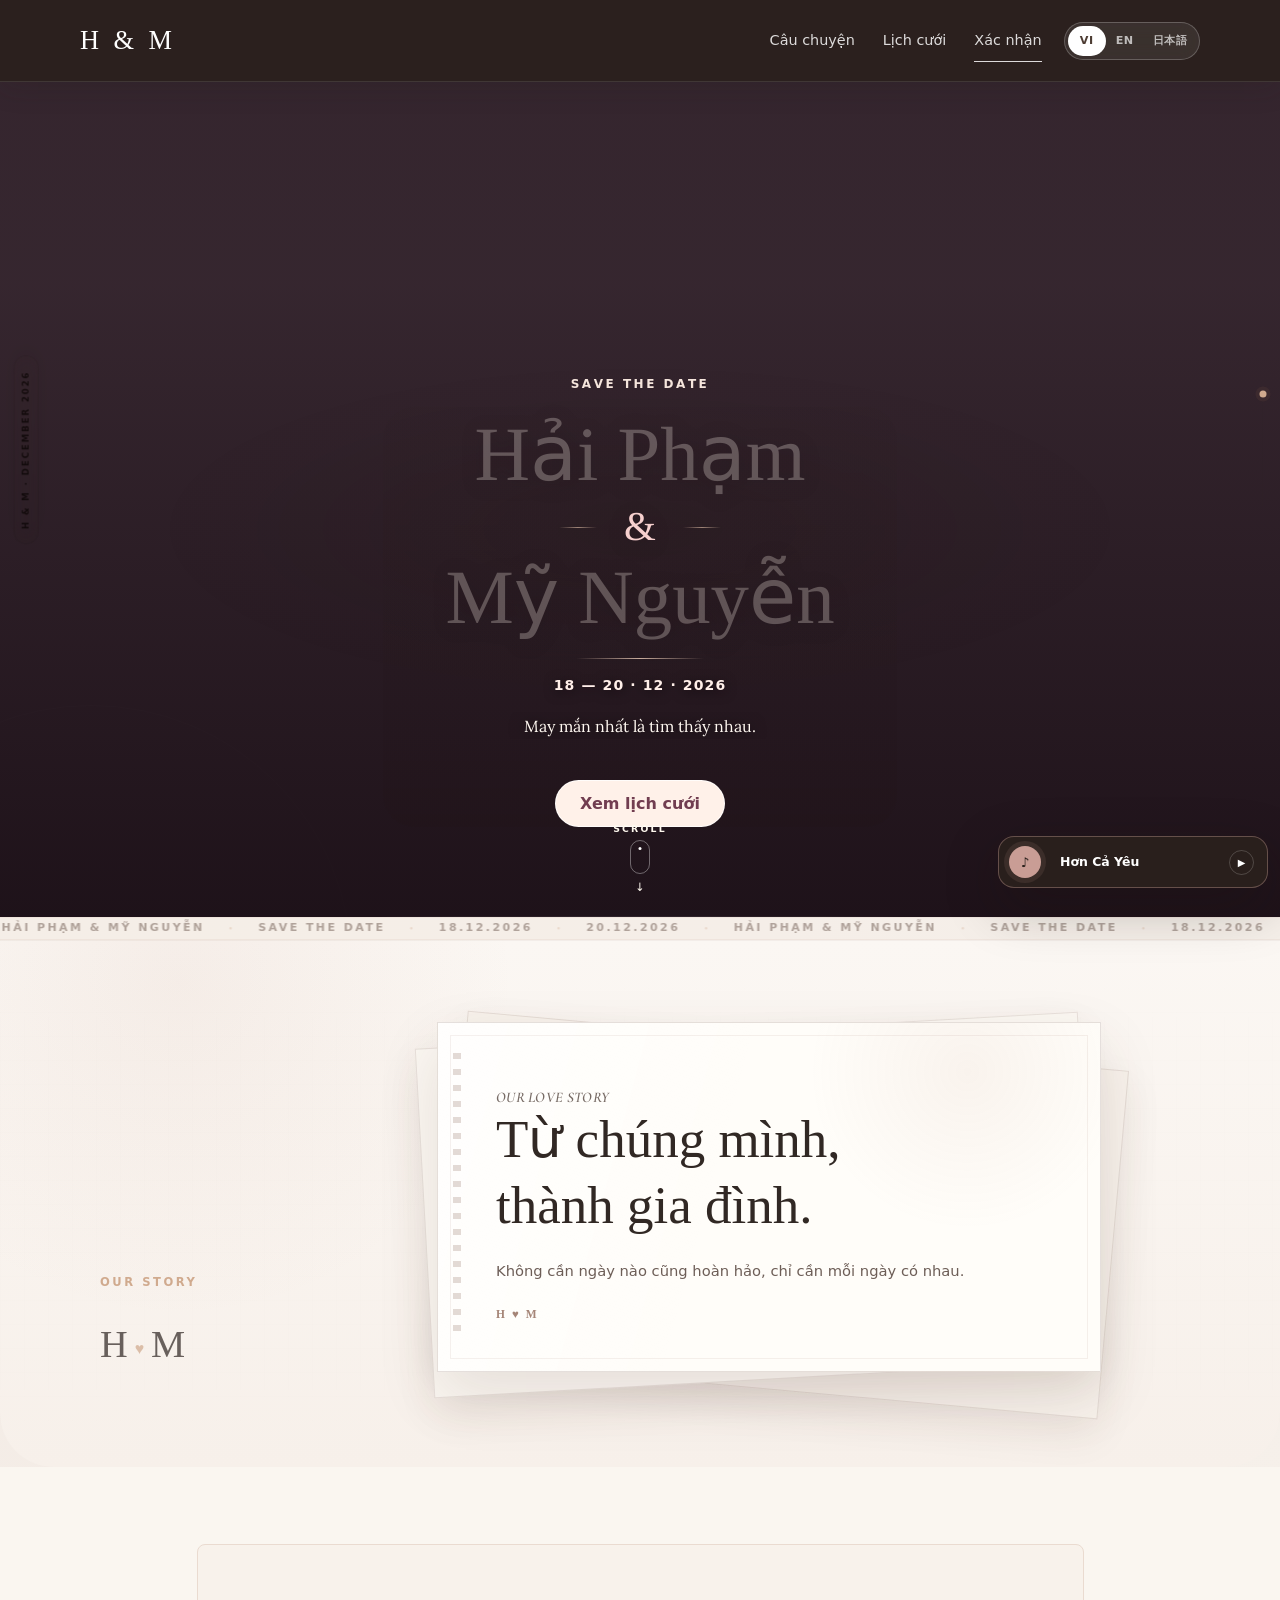
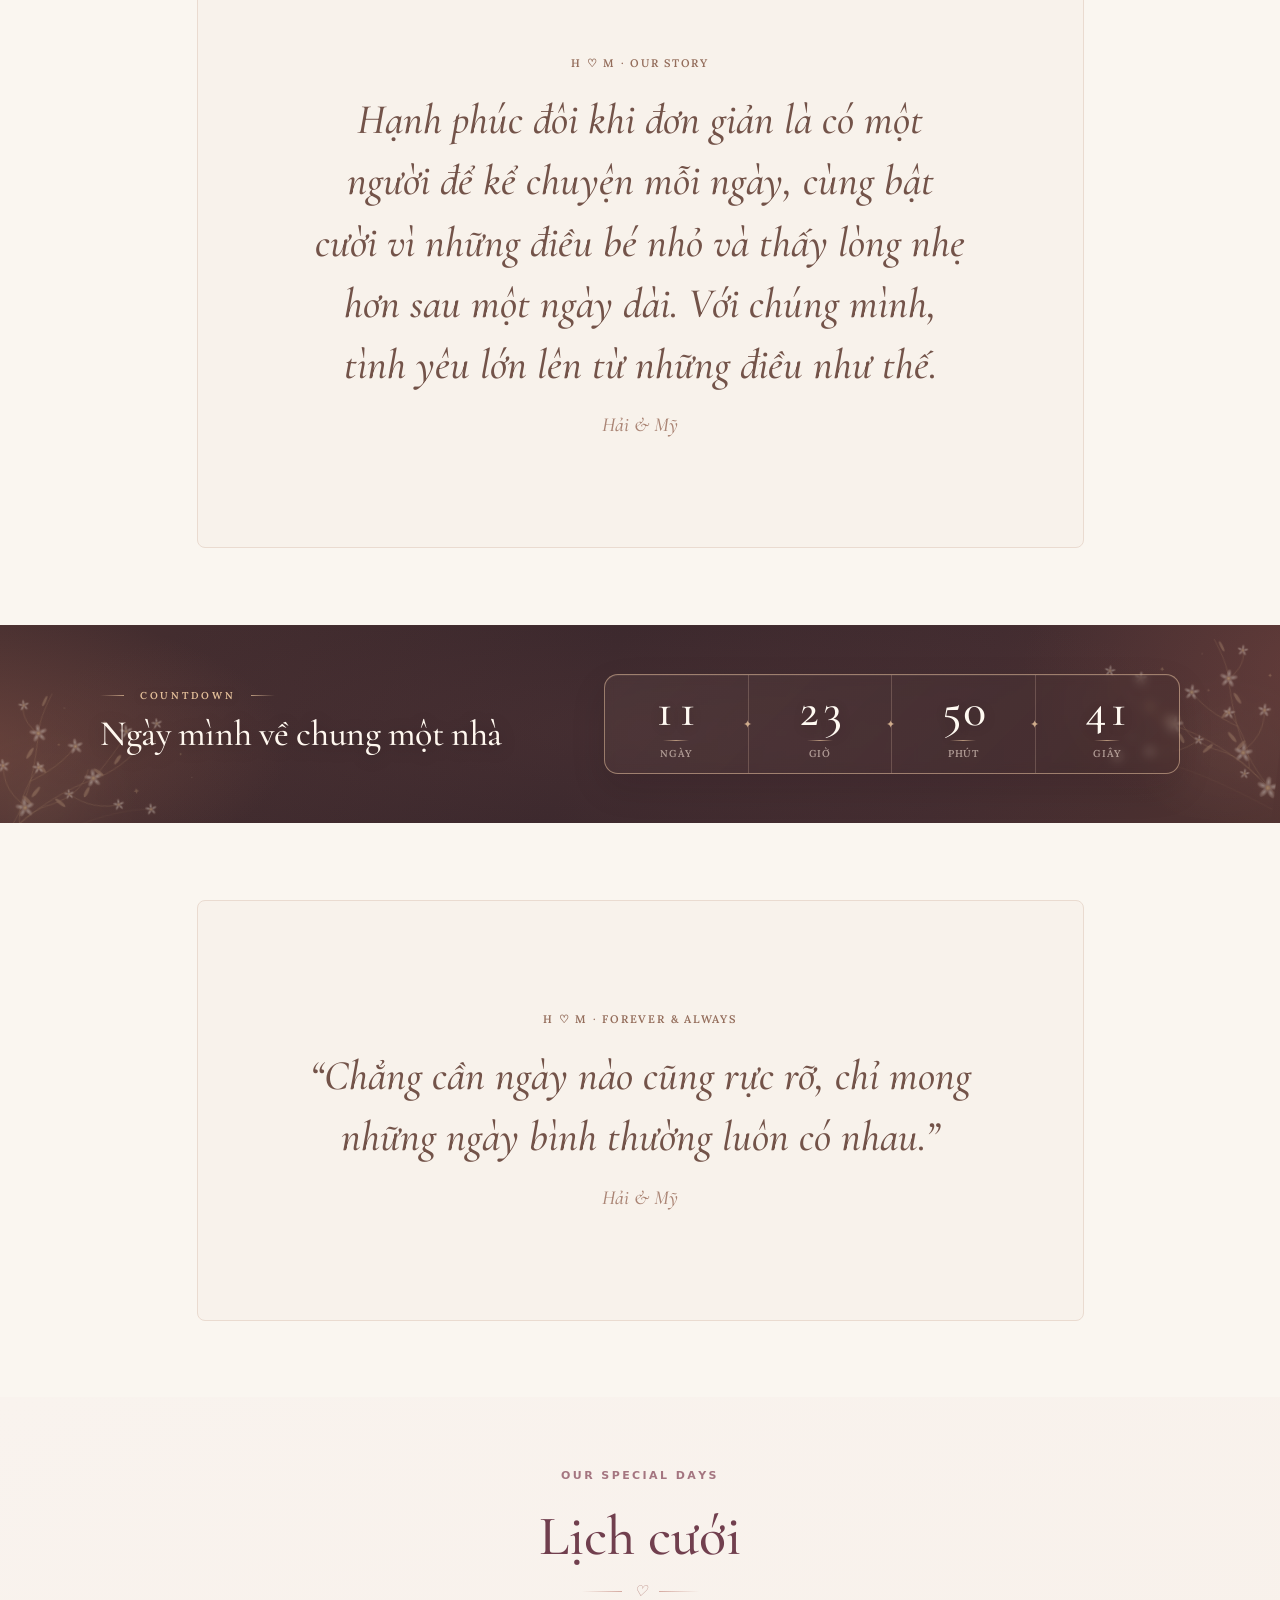
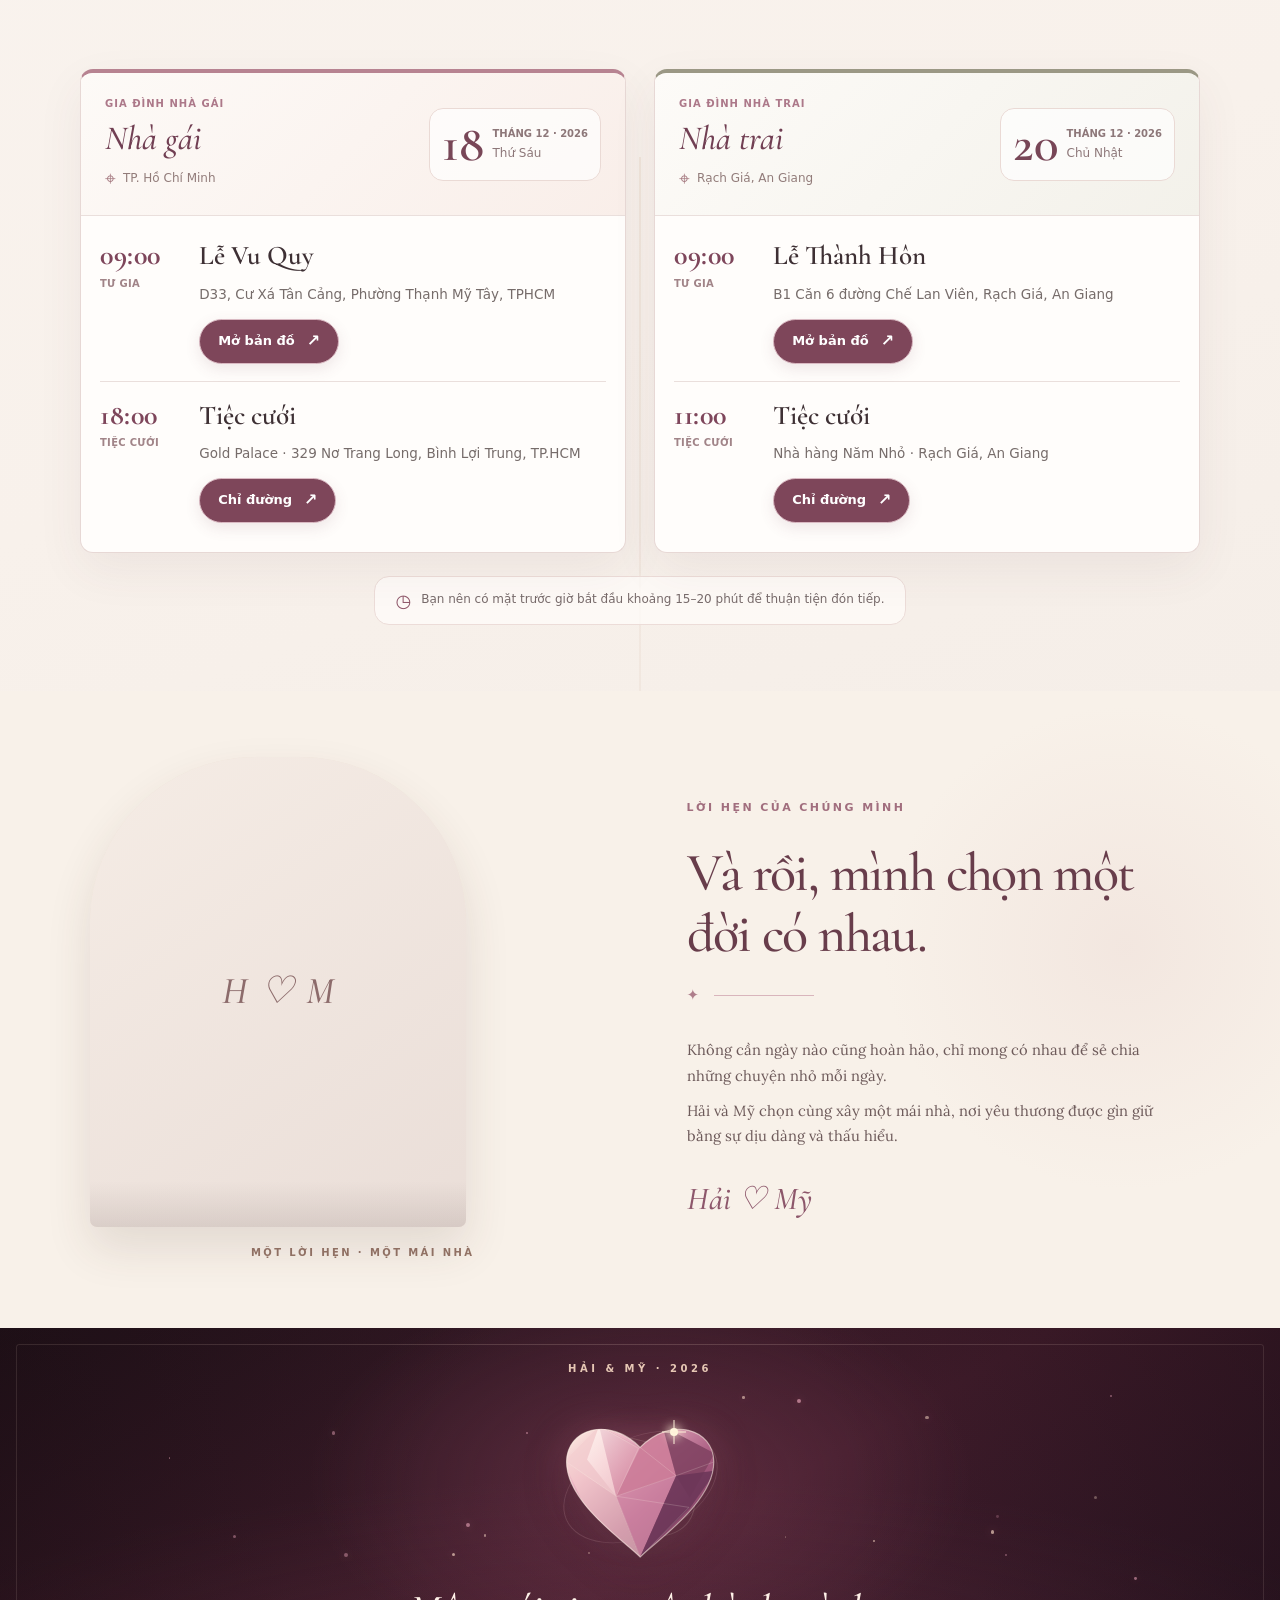
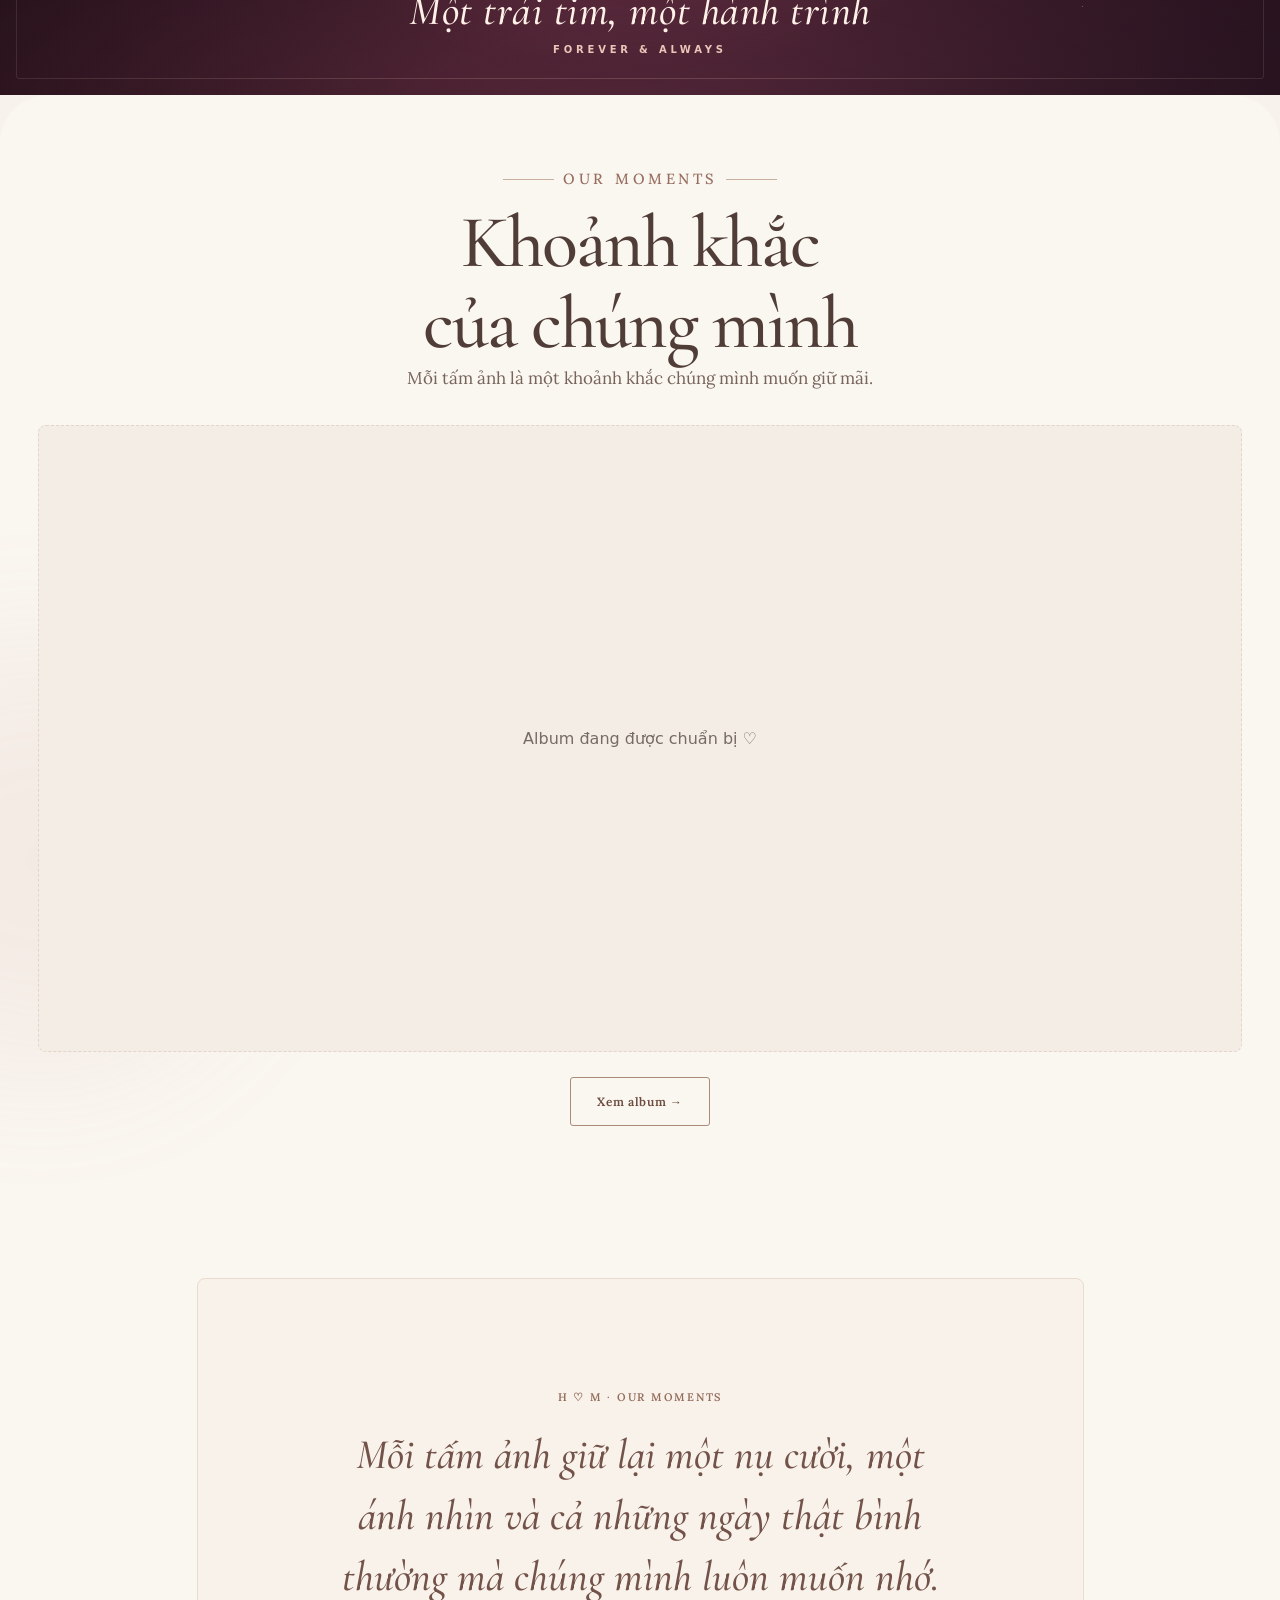
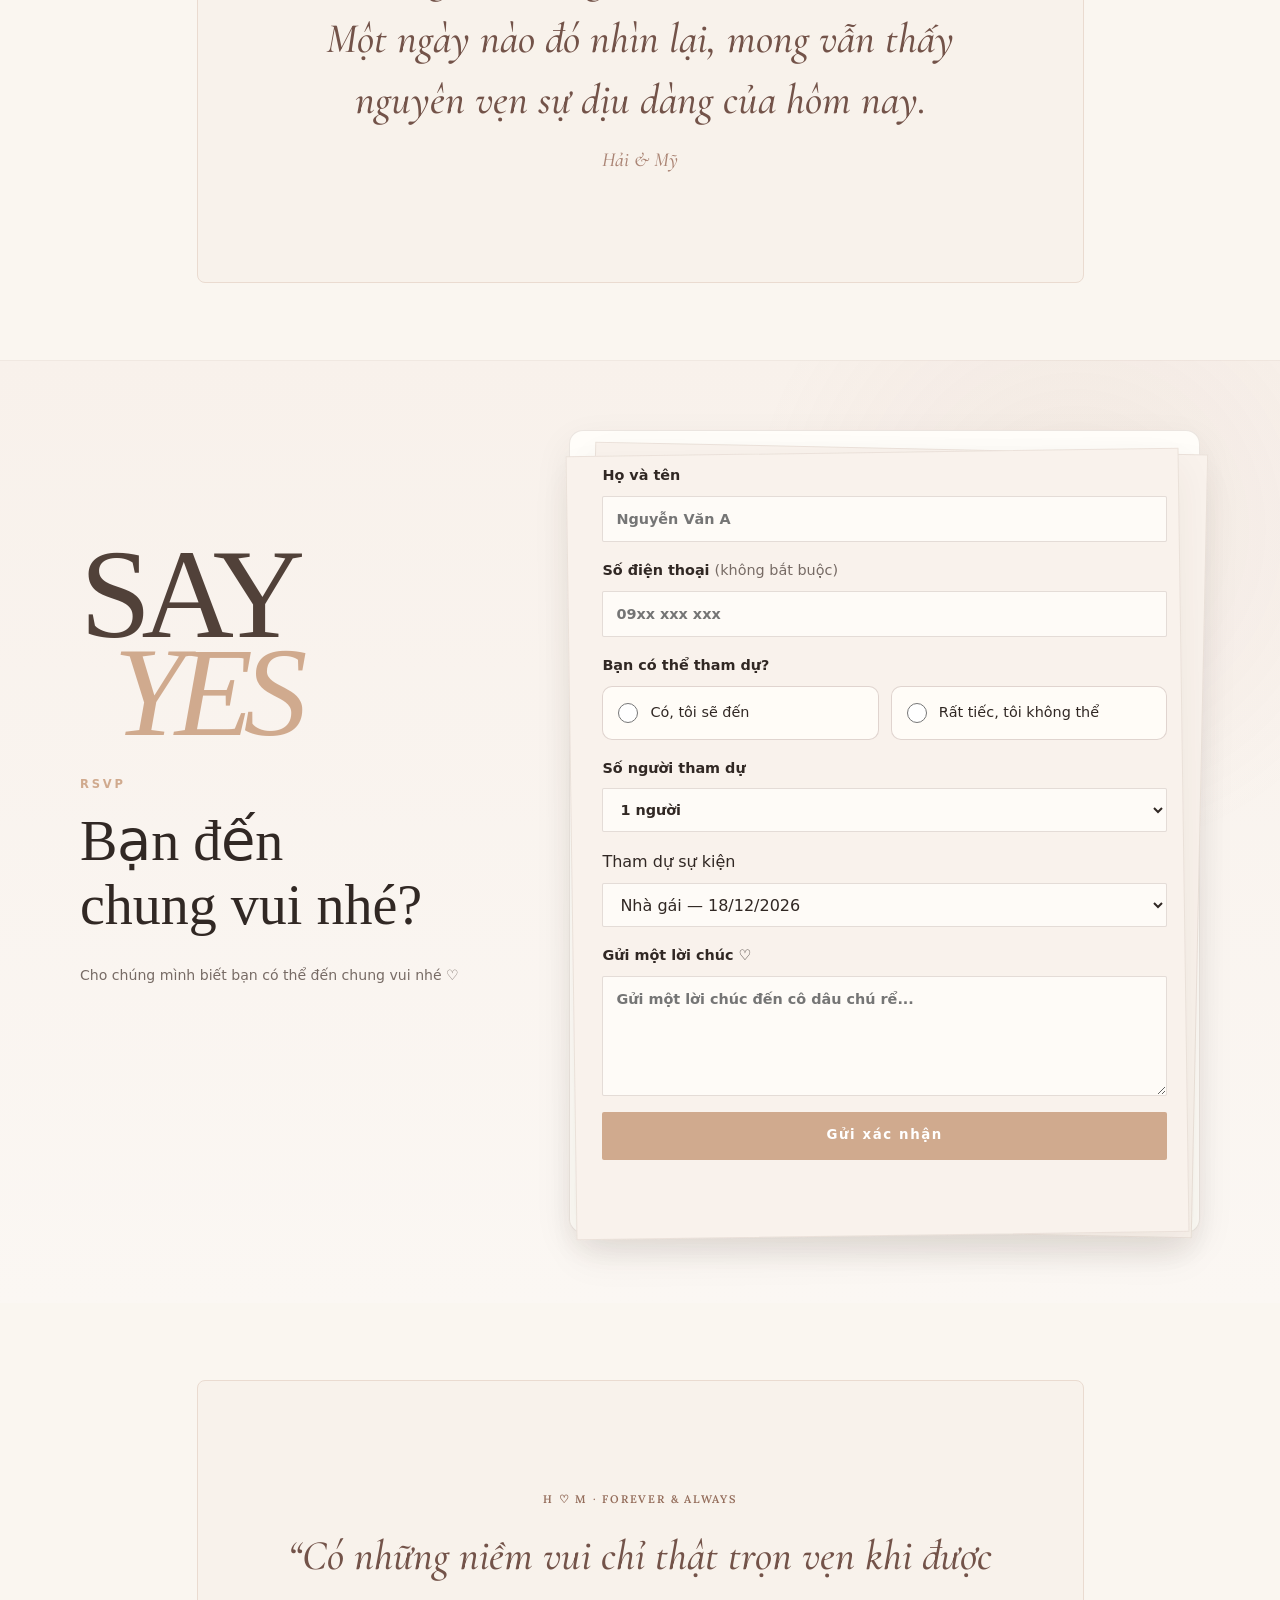
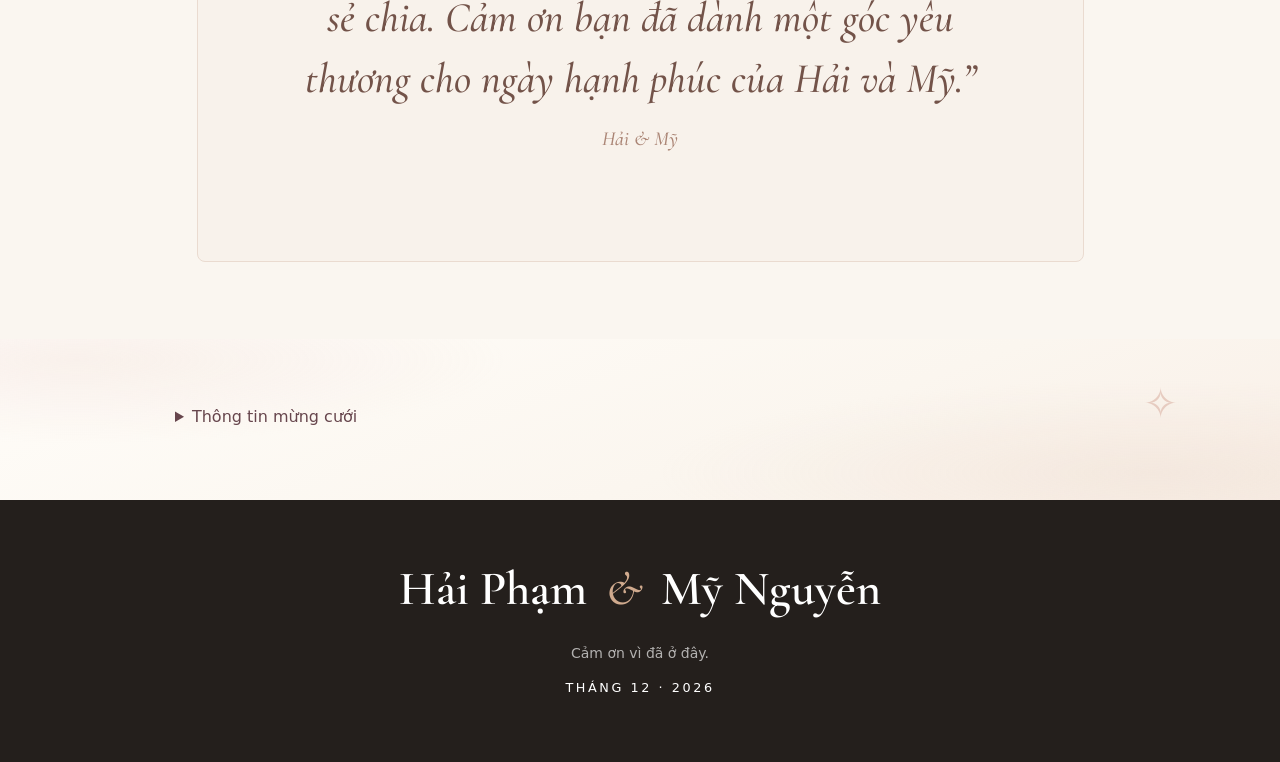
==== commit 98b79b35: "restore(full): reinstate full V26 invitation content, Bride Gold Palace 18:00" ====
--- a/index.html
+++ b/index.html
@@ -12,11 +12,11 @@
   <link href="https://fonts.cdnfonts.com/css/utm-beautiful-caps" rel="stylesheet" />
   <link rel="stylesheet" href="/assets/css/site.css" />
   <link rel="stylesheet" href="/assets/css/romantic-motion.css" />
+  <link rel="stylesheet" href="/assets/css/particle-heart.css" />
   <link rel="stylesheet" href="/assets/css/progressive-gallery.css" />
   <link rel="stylesheet" href="/assets/css/lightbox-zoom.css" />
   <link rel="stylesheet" href="/assets/css/compact-wedding.css" />
   <link rel="stylesheet" href="/assets/css/find-me-intro.css" />
-  <link rel="stylesheet" href="/assets/css/luxury-editorial.css" />
   
   
   
@@ -89,6 +89,15 @@
       </div>
     </div>
   </section>
+  <div class="invite-welcome" id="inviteWelcome" role="status" aria-live="polite" aria-hidden="true">
+    <div class="invite-welcome-card">
+      <span class="invite-welcome-heart" aria-hidden="true">♡</span>
+      <strong id="inviteWelcomeTitle"></strong>
+      <p id="inviteWelcomeBody"></p>
+      <small>H &amp; M</small>
+    </div>
+  </div>
+
   <nav class="nav" aria-label="Main navigation">
     <div class="nav-inner container">
       <a class="brand" href="#home">H & M</a>
@@ -120,15 +129,7 @@
         <p class="eyebrow">SAVE THE DATE</p>
         <h1 class="kinetic-names hero-couple-names"><span class="hero-name hero-name-left"><span class="hero-name-fit-text" data-i18n="name.groom">Hải Phạm</span></span><span class="hero-amp"><span class="hero-amp-text">&</span></span><span class="hero-name hero-name-right"><span class="hero-name-fit-text" data-i18n="name.bride">Mỹ Nguyễn</span></span></h1>
         <p class="hero-date" data-i18n="intro.eventDate">18 — 20 · 12 · 2026</p>
-        <p class="hero-note" data-i18n="hero.note">May mắn nhất là tìm thấy nhau.</p>
-        <div class="editorial-countdown" id="countdown" aria-label="Đếm ngược đến ngày cưới">
-          <div class="editorial-countdown-values">
-            <div><strong id="days">00</strong><span data-i18n="countdown.days">Ngày</span></div>
-            <div><strong id="hours">00</strong><span data-i18n="countdown.hours">Giờ</span></div>
-            <div><strong id="minutes">00</strong><span data-i18n="countdown.minutes">Phút</span></div>
-            <div><strong id="seconds">00</strong><span data-i18n="countdown.seconds">Giây</span></div>
-          </div>
-        </div>
+        <p class="hero-note" data-i18n="hero.note">Giữa bao cuộc gặp gỡ, thật may mắn khi chúng mình tìm thấy nhau. Từ hôm nay, mọi hành trình đều có nhau.</p>
         <p class="hero-guest-greeting" id="heroGuestGreeting" hidden>
           <span id="heroGuestLabel"></span>
           <strong id="heroGuestName"></strong>
@@ -148,24 +149,66 @@
     <div class="hero-curtain" aria-hidden="true"></div>
   </header>
 
+  <div class="motion-marquee hero-marquee" aria-hidden="true">
+    <div class="marquee-track">
+      <span>HẢI PHẠM & MỸ NGUYỄN</span><i>•</i><span>SAVE THE DATE</span><i>•</i><span>18.12.2026</span><i>•</i><span>20.12.2026</span><i>•</i>
+      <span>HẢI PHẠM & MỸ NGUYỄN</span><i>•</i><span>SAVE THE DATE</span><i>•</i><span>18.12.2026</span><i>•</i><span>20.12.2026</span><i>•</i>
+    </div>
+  </div>
+
   <main>
-    <section class="section intro editorial-story chapter-start chapter-story editorial-story-v27" id="story" data-chapter="story">
-      <div class="container editorial-story-layout">
-        <figure class="editorial-story-visual reveal" id="forever">
-          <div class="our-promise-photo-shell">
-            <img id="ourPromisePhoto" class="our-promise-photo" src="https://uxyfhgtxfodnjzwlggnc.supabase.co/storage/v1/object/public/wedding-gallery/pre-wedding/0ca51313-ddf9-4d69-a1ec-b72343de79bf.webp" alt="Hải &amp; Mỹ" loading="lazy" decoding="async">
-            <div class="our-promise-fallback" aria-hidden="true"><span>H</span><span>♡</span><span>M</span></div>
+    <section class="section intro editorial-story chapter-start chapter-story" id="story" data-chapter="story">
+      <div class="container story-grid">
+        <div class="story-side reveal">
+          <p class="eyebrow">OUR STORY</p>
+          <div class="monogram">H<span>♥</span>M</div>
+        </div>
+        <div class="story-paper-stack reveal">
+          <span class="story-paper-layer story-paper-back" aria-hidden="true"></span>
+          <span class="story-paper-layer story-paper-mid" aria-hidden="true"></span>
+          <div class="story-copy">
+            <span class="story-paper-stitch" aria-hidden="true"></span>
+            <p class="story-paper-kicker">OUR LOVE STORY</p>
+            <h2 data-i18n="story.title" data-motion-lines>Từ những điều bình dị, đến một đời có nhau</h2>
+            <p data-i18n="story.text" data-motion-lines>Từ những lời hỏi han và tiếng cười mỗi ngày, Hải và Mỹ dần trở thành nhà của nhau. Chẳng cần mọi thứ hoàn hảo, chỉ cần cùng nhau đi hết chặng đường phía trước.</p>
+            <span class="story-paper-signature" aria-hidden="true">H ♥ M</span>
           </div>
-          <figcaption data-i18n="promise.caption">MỘT LỜI HẸN · MỘT MÁI NHÀ</figcaption>
-        </figure>
-        <div class="editorial-story-copy reveal">
-          <p class="eyebrow">OUR STORY</p>
-          <h2 data-i18n="story.title" data-motion-lines>Từ chúng mình, thành gia đình.</h2>
-          <p data-i18n="story.text" data-motion-lines>Không cần ngày nào cũng hoàn hảo, chỉ cần mỗi ngày có nhau.</p>
-          <span class="editorial-story-signature" aria-hidden="true">Hải &amp; Mỹ · 2026</span>
-        </div>
-      </div>
-    </section>
+        </div>
+      </div>
+    </section>
+
+    <div class="romance-collage-slot" data-collage-slot="story" hidden></div>
+
+    <section class="section countdown-section countdown-compact countdown-v15 chapter-start chapter-events" data-chapter="events">
+      <div class="container reveal countdown-layout">
+        <div class="countdown-heading">
+          <p class="eyebrow">COUNTDOWN</p>
+          <h2 data-i18n="countdown.short">Ngày mình về chung một nhà</h2>
+          <span class="countdown-heading-flourish" aria-hidden="true">
+            <svg viewBox="0 0 340 38" xmlns="http://www.w3.org/2000/svg" role="presentation">
+              <path d="M1 22 C63 40 120 3 198 19 S295 20 315 19" fill="none" stroke="currentColor" stroke-width="1.4" stroke-linecap="round"/>
+              <path d="M315 19 C310 10 319 5 325 13 C331 3 341 10 336 18 C333 23 327 28 325 30 C322 26 318 22 315 19Z" fill="none" stroke="currentColor" stroke-width="1.4" stroke-linecap="round"/>
+            </svg>
+          </span>
+        </div>
+        <div class="countdown" id="countdown">
+          <div><strong id="days">00</strong><span data-i18n="countdown.days">Ngày</span></div>
+          <div><strong id="hours">00</strong><span data-i18n="countdown.hours">Giờ</span></div>
+          <div><strong id="minutes">00</strong><span data-i18n="countdown.minutes">Phút</span></div>
+          <div><strong id="seconds">00</strong><span data-i18n="countdown.seconds">Giây</span></div>
+        </div>
+        <div class="countdown-date-stamp" aria-label="Wedding dates">
+          <span class="countdown-stamp-month" data-i18n="countdown.month">THÁNG 12</span>
+          <span class="countdown-stamp-day">18</span>
+          <i aria-hidden="true">♥</i>
+          <span class="countdown-stamp-day">20</span>
+          <small>2026</small>
+        </div>
+      </div>
+    </section>
+
+    <div class="romance-collage-slot" data-collage-slot="promise" hidden></div>
+
 
     <section class="section events chapter-member v3-events" id="events">
       <div class="container">
@@ -173,6 +216,13 @@
           <span class="v3-kicker">OUR SPECIAL DAYS</span>
           <h2 data-i18n="events.title">Lịch cưới</h2>
           <p data-i18n="events.subtitle">Chọn Nhà gái hoặc Nhà trai để xem thời gian, địa điểm và chỉ đường.</p>
+        </div>
+        <figure class="v3-schedule-photo" id="v3SchedulePhotoWrap" hidden>
+          <img id="v3SchedulePhoto" alt="Hải Phạm & Mỹ Nguyễn" loading="lazy" decoding="async">
+          <figcaption><span>HẢI ♡ MỸ</span><strong data-i18n="events.photoCaption">Hai gia đình, một niềm hạnh phúc.</strong></figcaption>
+        </figure>
+        <div class="v3-schedule-intro">
+          <span>✧</span><p data-v3-schedule-tagline>Hai gia đình, một niềm hạnh phúc</p><span>✧</span>
         </div>
         <div class="v3-event-switch" role="group" data-i18n-aria="events.selectDay" aria-label="Chọn lịch cưới nhà gái hoặc nhà trai">
           <button type="button" class="is-active" data-v3-day-button="bride" aria-pressed="true"><span data-i18n="family.bride">Nhà gái</span> <small>18/12</small></button>
@@ -239,32 +289,98 @@
       </div>
     </section>
 
-        <section class="section gallery-section chapter-member">
+        <div class="romance-collage-slot" data-collage-slot="events" hidden></div>
+
+    <section class="our-promise chapter-member" id="forever" aria-labelledby="promiseTitle">
+      <div class="container our-promise-layout">
+        <figure class="our-promise-visual">
+          <div class="our-promise-photo-shell">
+            <img id="ourPromisePhoto" class="our-promise-photo" src="https://uxyfhgtxfodnjzwlggnc.supabase.co/storage/v1/object/public/wedding-gallery/pre-wedding/0ca51313-ddf9-4d69-a1ec-b72343de79bf.webp" alt="Hải &amp; Mỹ" loading="lazy" decoding="async">
+            <div class="our-promise-fallback" aria-hidden="true"><span>H</span><span>♡</span><span>M</span></div>
+          </div>
+          <figcaption data-i18n="promise.caption">MỘT LỜI HẸN · MỘT MÁI NHÀ</figcaption>
+        </figure>
+        <div class="our-promise-letter">
+          <p class="our-promise-kicker" data-i18n="promise.kicker">LỜI HẸN CỦA CHÚNG MÌNH</p>
+          <h2 id="promiseTitle" data-i18n="promise.title">Và rồi, mình chọn một đời có nhau.</h2>
+          <span class="our-promise-divider" aria-hidden="true">✦</span>
+          <p data-i18n="promise.body1">Không cần ngày nào cũng hoàn hảo, chỉ mong có nhau để sẻ chia những chuyện nhỏ mỗi ngày.</p>
+          <p data-i18n="promise.body2">Hải và Mỹ chọn cùng xây một mái nhà, nơi yêu thương được gìn giữ bằng sự dịu dàng và thấu hiểu.</p>
+          <p class="our-promise-signature" data-i18n="promise.signature">Hải ♡ Mỹ</p>
+        </div>
+      </div>
+    </section>
+
+    <!-- V19: original SVG crystal-heart scene. Pure decoration; no WebGL or image dependencies. -->
+    <section class="hm-forever-scene chapter-member" id="weddingMagic" aria-labelledby="hmForeverTitle">
+      <div class="hm-forever-particles" aria-hidden="true"></div>
+      <div class="hm-forever-inner">
+        <p class="hm-forever-eyebrow">HẢI &amp; MỸ · 2026</p>
+        <div class="hm-crystal-stage" aria-hidden="true">
+          <span class="hm-crystal-halo"></span>
+          <span class="hm-crystal-orbit"></span>
+          <span class="hm-crystal-orbit hm-crystal-orbit--inner"></span>
+          <svg class="hm-crystal-heart" viewBox="0 0 220 200" focusable="false" role="presentation" xmlns="http://www.w3.org/2000/svg">
+            <defs>
+              <path id="hm-heart-shape" d="M110 181C91 162 24 117 24 70C24 31 74 16 110 53C146 16 196 31 196 70C196 117 129 162 110 181Z"/>
+              <clipPath id="hm-crystal-clip"><use href="#hm-heart-shape"/></clipPath>
+              <linearGradient id="hm-crystal-base" x1="0" y1="0" x2="1" y2="1">
+                <stop offset="0" stop-color="#fff3e5"/><stop offset=".24" stop-color="#eab3c3"/>
+                <stop offset=".58" stop-color="#aa5d82"/><stop offset="1" stop-color="#5e304b"/>
+              </linearGradient>
+              <linearGradient id="hm-crystal-glint" x1="0" x2="1" y1="0" y2="1">
+                <stop offset="0" stop-color="#fffaf4" stop-opacity=".94"/>
+                <stop offset="1" stop-color="#ffd4dc" stop-opacity=".03"/>
+              </linearGradient>
+            </defs>
+            <use href="#hm-heart-shape" fill="url(#hm-crystal-base)"/>
+            <g clip-path="url(#hm-crystal-clip)">
+              <path fill="#f4d0d1" opacity=".8" d="M21 70L62 28L108 54L82 110Z"/>
+              <path fill="#ce7e9a" opacity=".93" d="M62 28L110 53L136 28L152 86L82 110Z"/>
+              <path fill="#824463" opacity=".9" d="M136 28L197 60L168 112L152 86Z"/>
+              <path fill="#f8d4d2" opacity=".55" d="M21 70L82 110L110 181L47 126Z"/>
+              <path fill="#d78caa" opacity=".71" d="M82 110L152 86L110 181Z"/>
+              <path fill="#6a3557" opacity=".85" d="M152 86L199 80L168 124L110 181Z"/>
+              <path fill="url(#hm-crystal-glint)" opacity=".88" d="M62 28L110 53L82 110L48 67Z"/>
+              <path class="hm-facet-lines" d="M62 28L108 54L82 110L24 70 M110 53L152 86L82 110L110 181 M152 86L196 70 M82 110L167 123L110 181"/>
+            </g>
+            <use href="#hm-heart-shape" class="hm-crystal-outline"/>
+          </svg>
+          <span class="hm-crystal-flare"></span>
+        </div>
+        <h2 class="hm-forever-heading" id="hmForeverTitle" data-i18n="effects.foreverTitle">Một trái tim, một hành trình</h2>
+        <p class="hm-forever-caption">FOREVER &amp; ALWAYS</p>
+      </div>
+    </section>
+
+    <section class="section gallery-section chapter-member">
       <div class="container">
         <div class="gallery-editorial-head">
-          
+          <div class="gallery-display reveal" aria-hidden="true"><span>OUR</span><span>MOMENTS</span></div>
           <div class="section-heading reveal">
-            <p class="eyebrow">OUR MOMENTS</p>
-            <h2 data-i18n="gallery.title">Khoảnh khắc của chúng mình</h2>
-            
+            <p class="eyebrow">MEMORIES</p>
+            <h2 data-i18n="gallery.title">Khoảnh khắc của chúng tôi</h2>
+            <p data-i18n="gallery.subtitle">Mỗi tấm ảnh là một khoảnh khắc chúng mình muốn giữ mãi.</p>
           </div>
         </div>
         <div id="homeGallery" class="home-gallery">
           <div class="gallery-empty" data-i18n="gallery.empty">Album đang được chuẩn bị ♡</div>
         </div>
         <div class="gallery-cta">
-          <a class="btn btn-outline" href="/vi/album" data-album-link data-i18n="gallery.view">Xem album →</a>
-        </div>
-      </div>
-    </section>
+          <a class="btn btn-outline" href="/vi/album" data-album-link data-i18n="gallery.view">Xem toàn bộ album →</a>
+        </div>
+      </div>
+    </section>
+
+    <div class="romance-collage-slot" data-collage-slot="moments" hidden></div>
 
     <section class="section rsvp-section chapter-start chapter-rsvp" id="rsvp" data-chapter="rsvp">
       <div class="container rsvp-wrap">
         <div class="rsvp-copy reveal">
           <div class="rsvp-display" aria-hidden="true"><span>SAY</span><em>YES</em></div>
           <p class="eyebrow">RSVP</p>
-          <h2 data-i18n="rsvp.title">Bạn đến chung vui nhé?</h2>
-          
+          <h2 data-i18n="rsvp.title">Bạn sẽ đến chung vui cùng chúng tôi chứ?</h2>
+          <p data-i18n="rsvp.subtitle">Cho chúng mình biết bạn có thể đến chung vui nhé ♡</p>
         </div>
 
         <form class="rsvp-form reveal" id="rsvpForm">
@@ -326,6 +442,8 @@
         </form>
       </div>
     </section>
+    <div class="romance-collage-slot" data-collage-slot="rsvp" hidden></div>
+
     <!-- Công khai thông tin mừng cưới: Nhà trai trước, Nhà gái sau. -->
     <section id="weddingGifts" class="section wedding-gifts chapter-member" aria-label="Thông tin mừng cưới">
       <div class="wedding-gift-inner">
@@ -388,10 +506,11 @@
   <div class="page-progress" aria-hidden="true"><span></span><i></i></div>
 
   <footer class="footer">
+    <div class="v3-farewell" id="v3Farewell" hidden><img id="v3FarewellImage" alt="Hải & Mỹ" loading="lazy"><p>Forever & Always ♡</p></div>
     <div class="container">
       <p class="footer-names signature-name"><span class="footer-name-groom">Hải Phạm</span> <span class="footer-name-amp">&amp;</span> <span class="footer-name-bride">Mỹ Nguyễn</span></p>
       <span class="signature-line" aria-hidden="true"></span>
-      <p data-i18n="footer.thanks">Cảm ơn vì đã ở đây.</p>
+      <p data-i18n="footer.thanks">Cảm ơn bạn đã dành những lời chúc và tình thương cho Hải & Mỹ. Hẹn gặp nhau trong ngày vui ♡</p>
       <p class="footer-small" data-i18n="footer.month">December 2026</p>
     </div>
   </footer>
@@ -417,6 +536,6 @@
   <script src="/assets/js/site/gifts.js"></script>
   <script src="/assets/js/site/scroll-motion.js"></script>
   <script src="/assets/js/site/romantic-motion.js"></script>
-
+  <script src="/assets/js/site/particle-heart.js"></script>
 </body>
 </html>
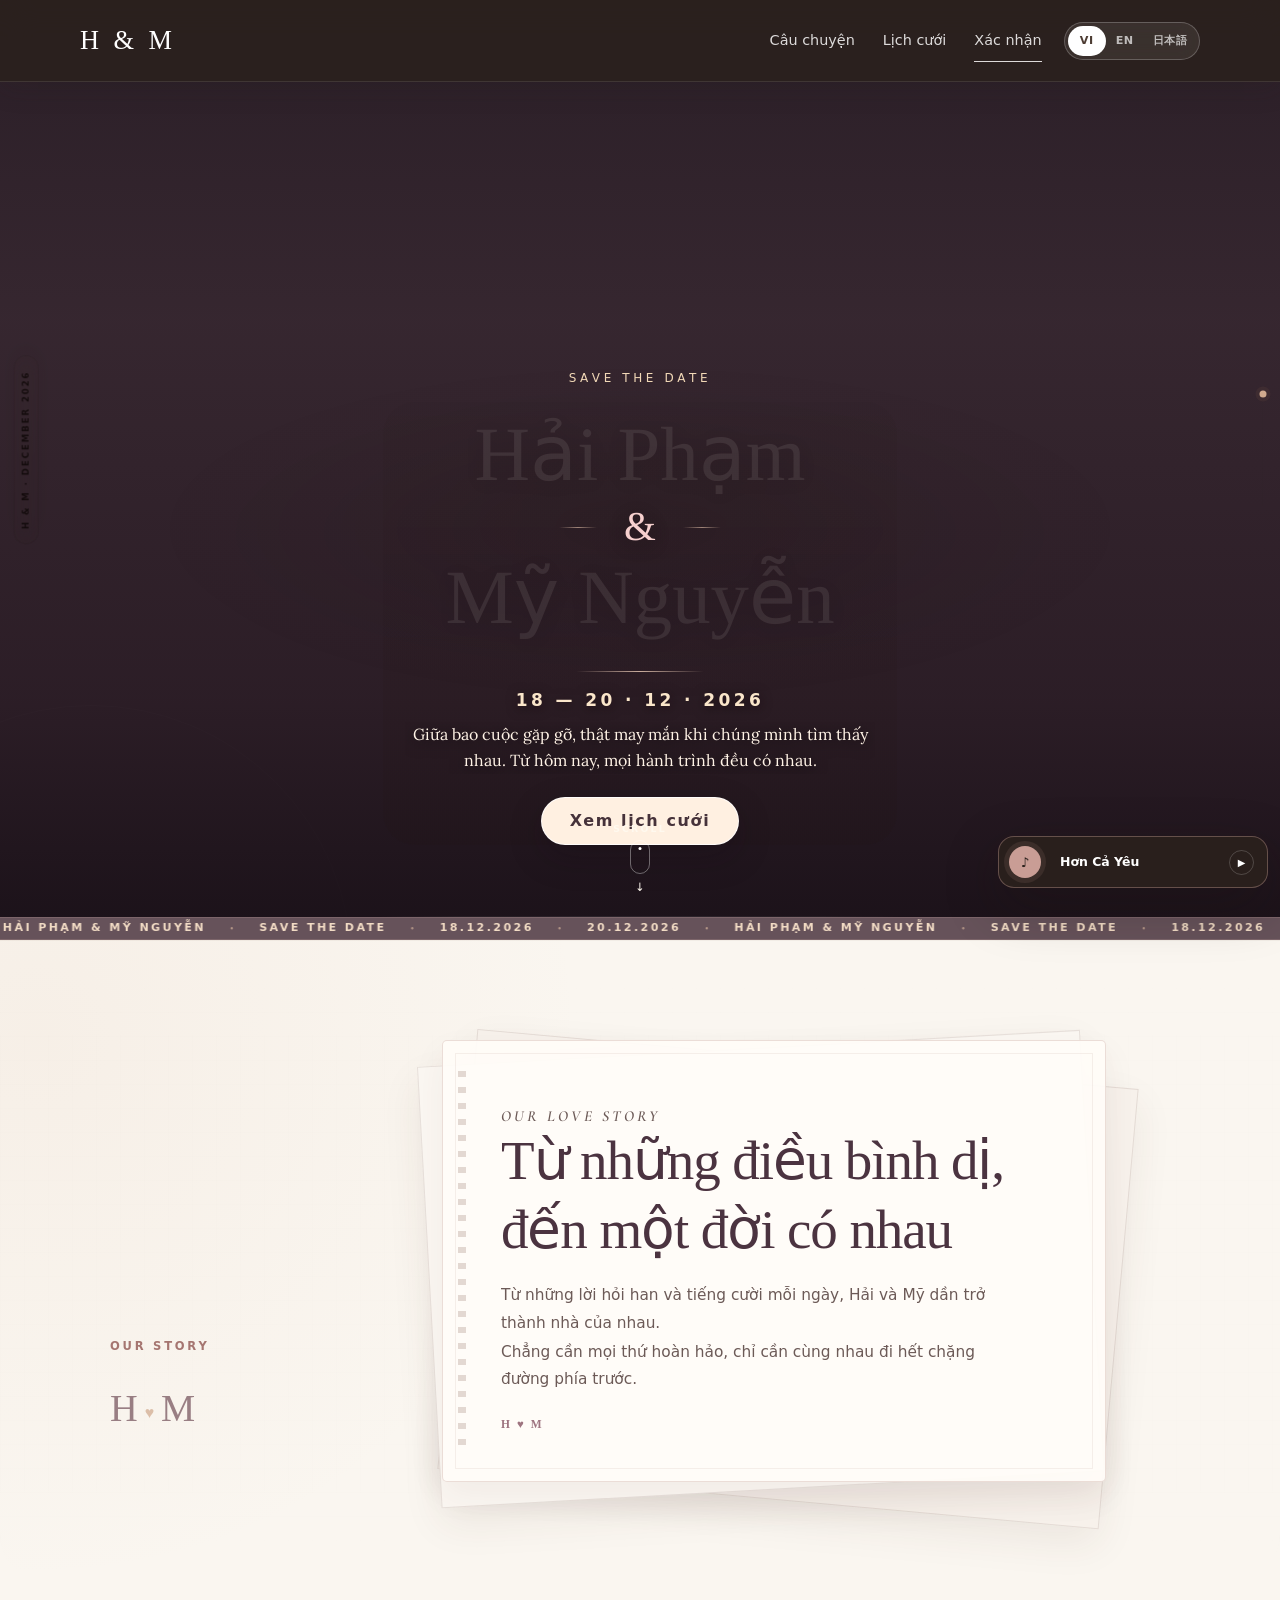
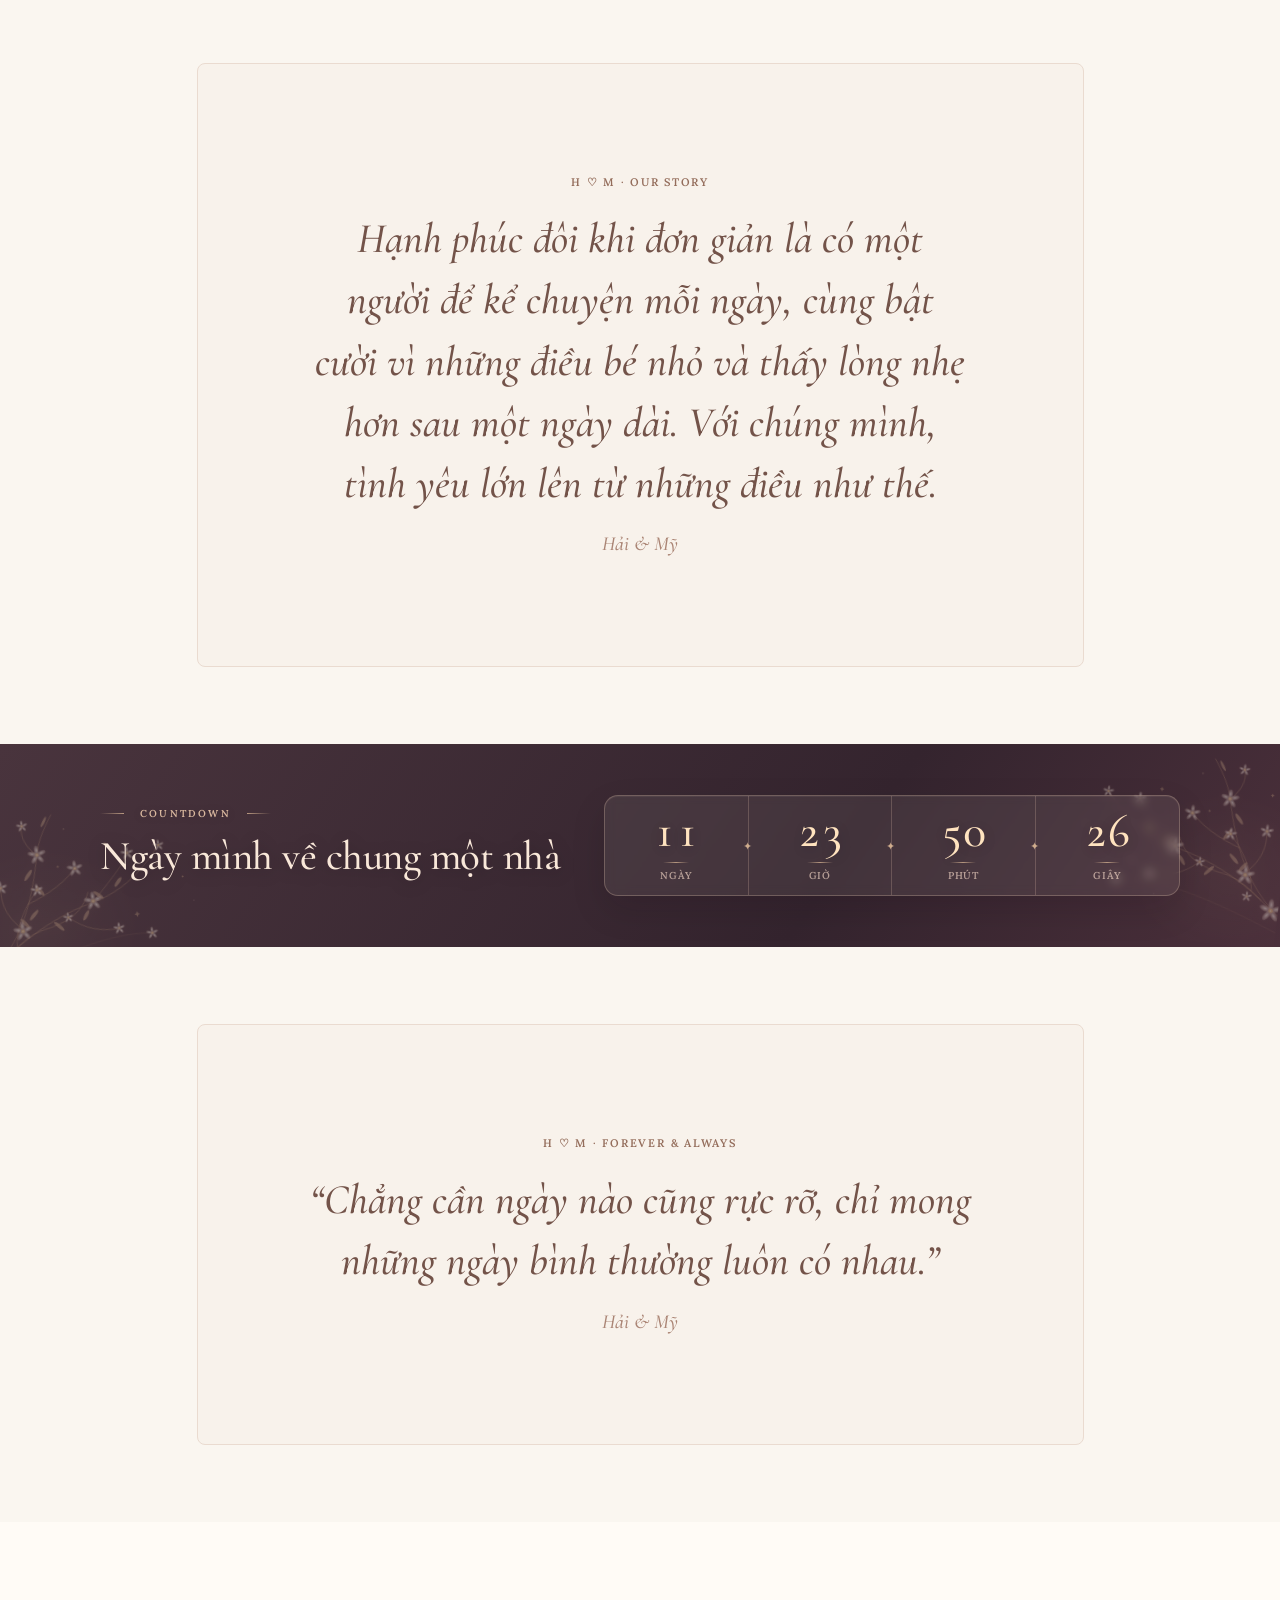
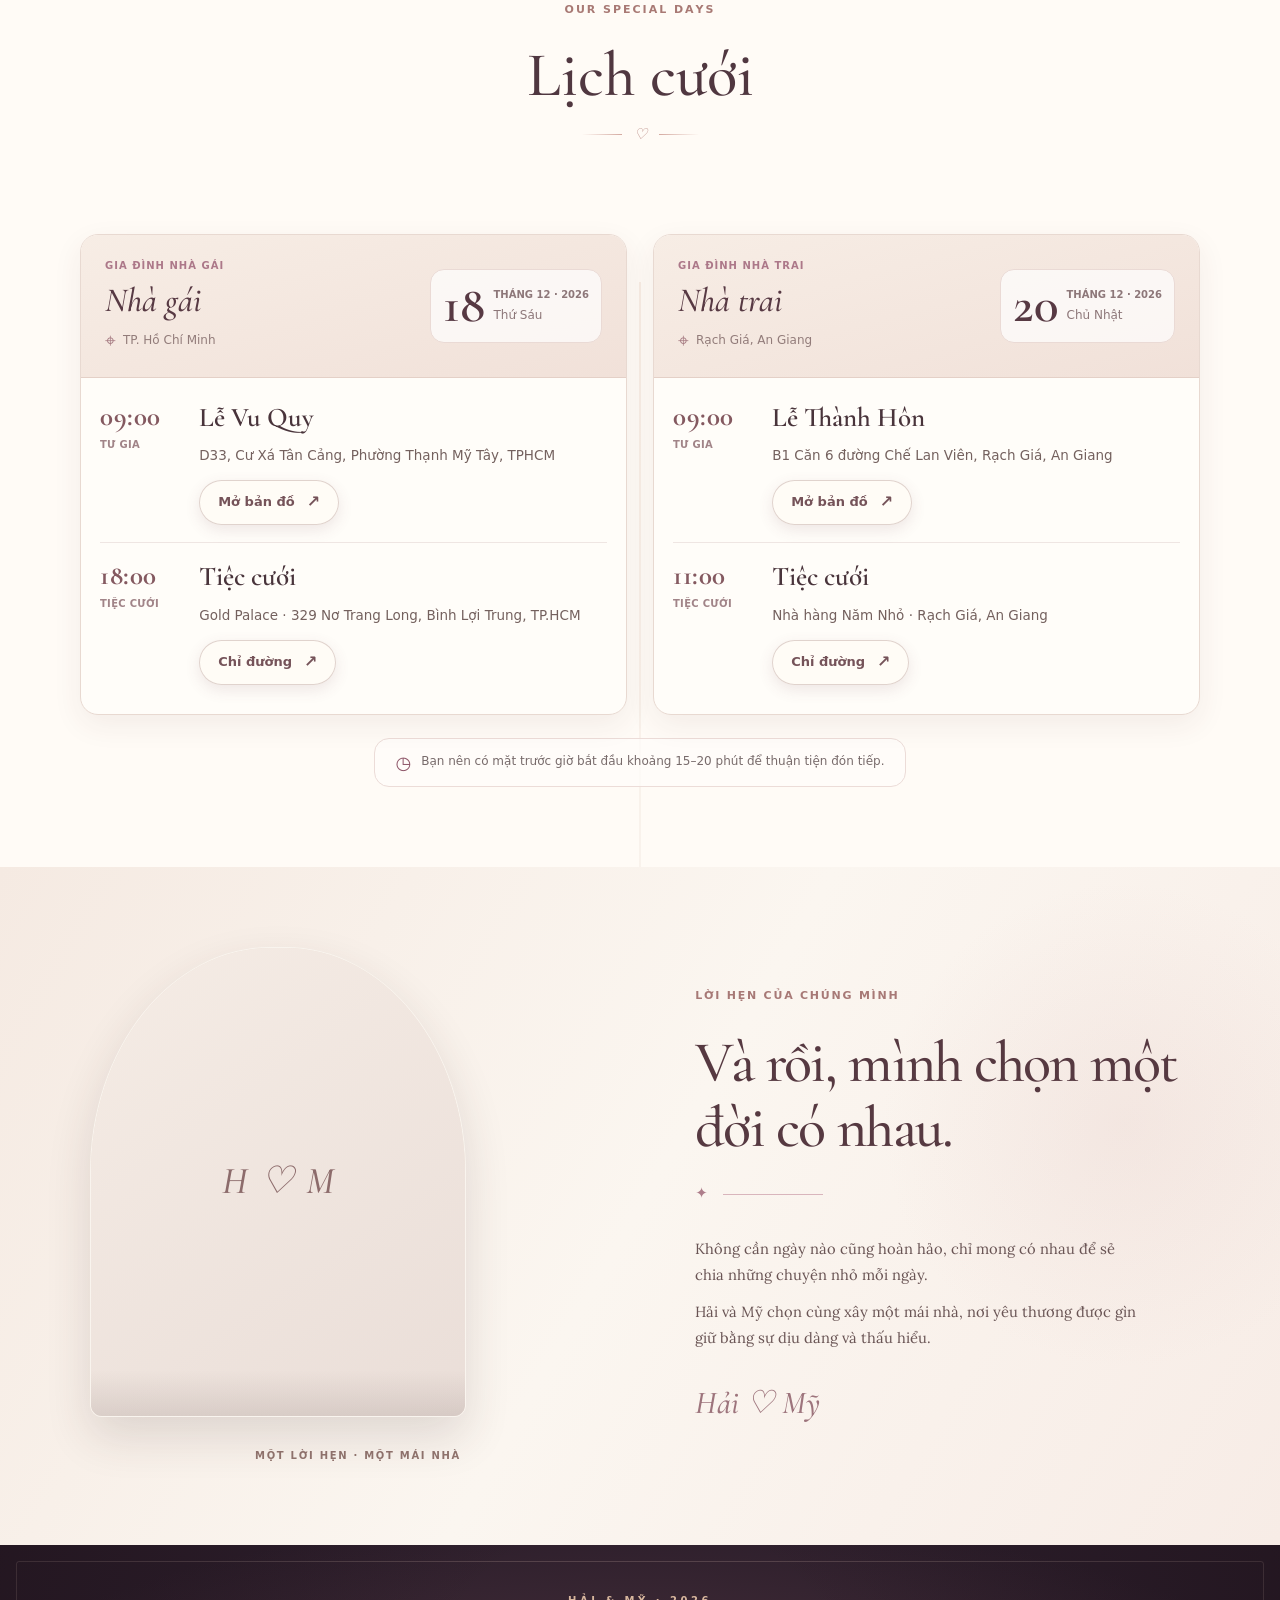
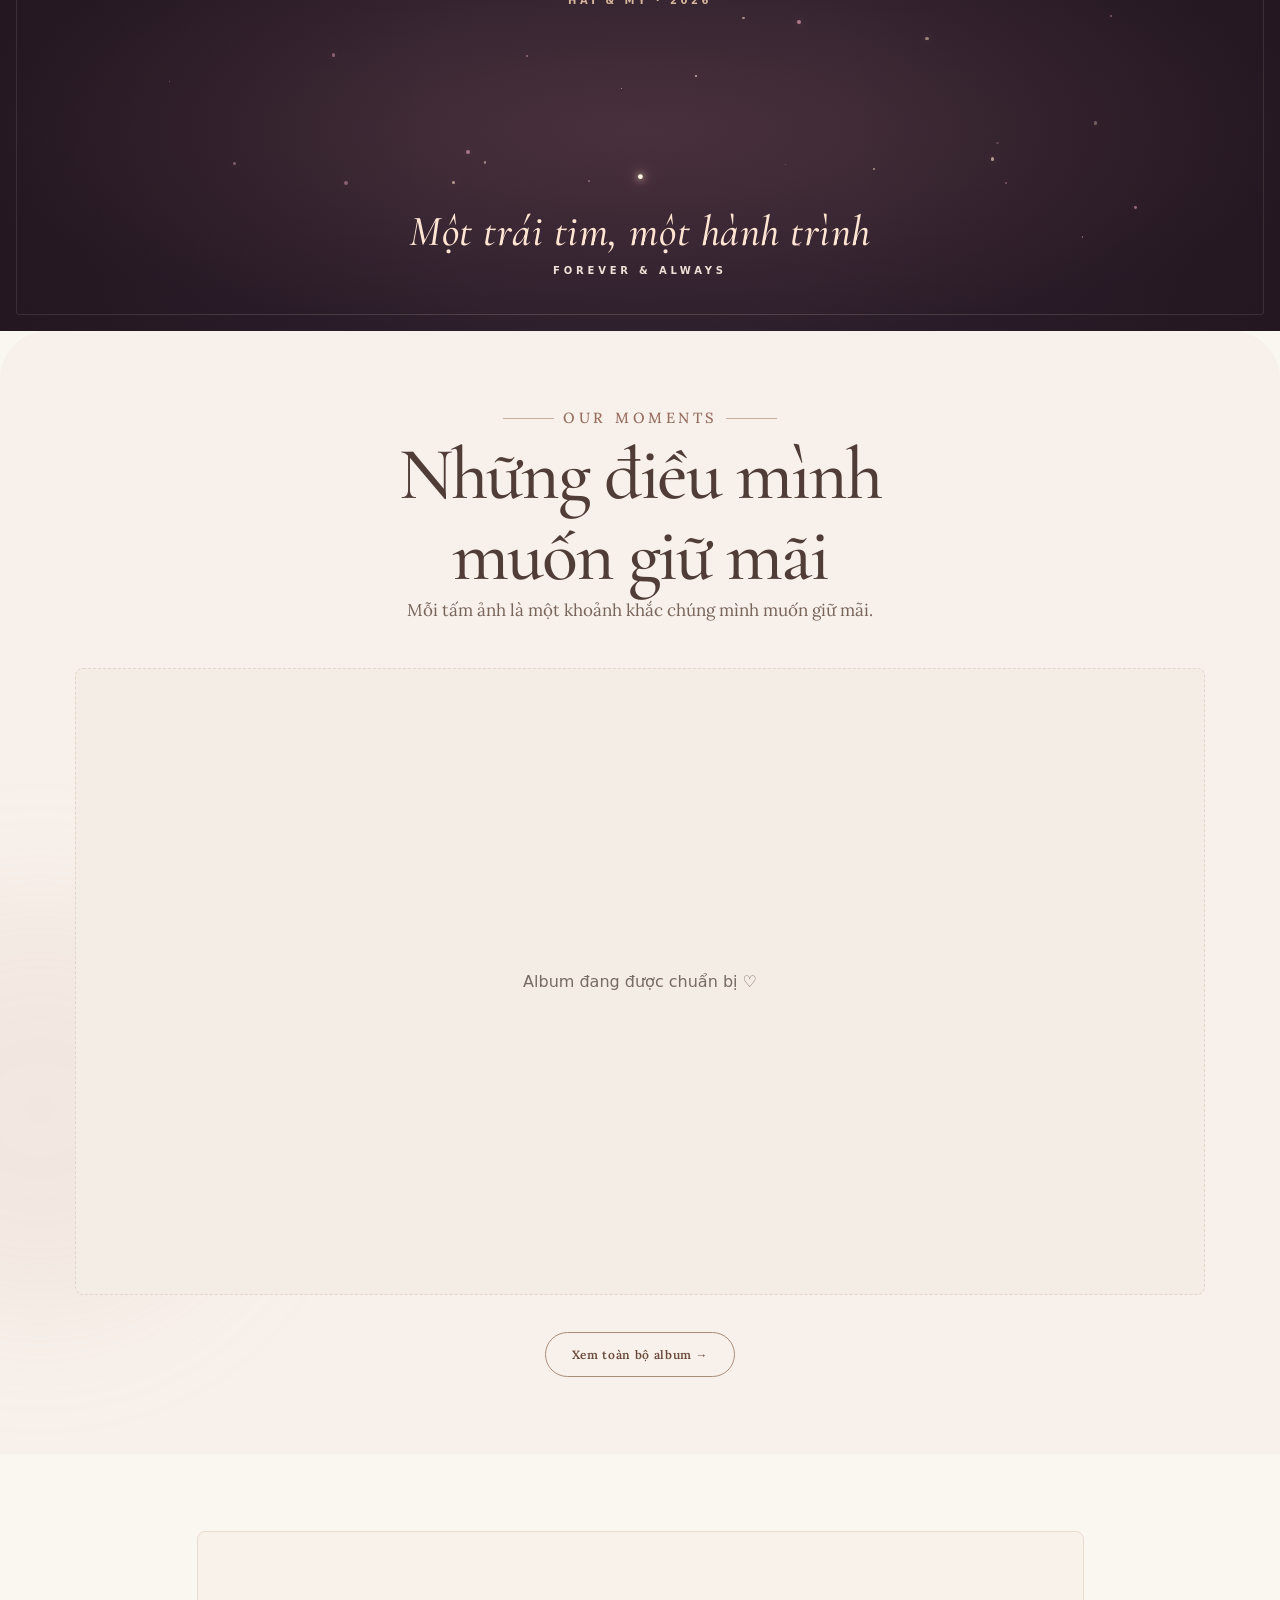
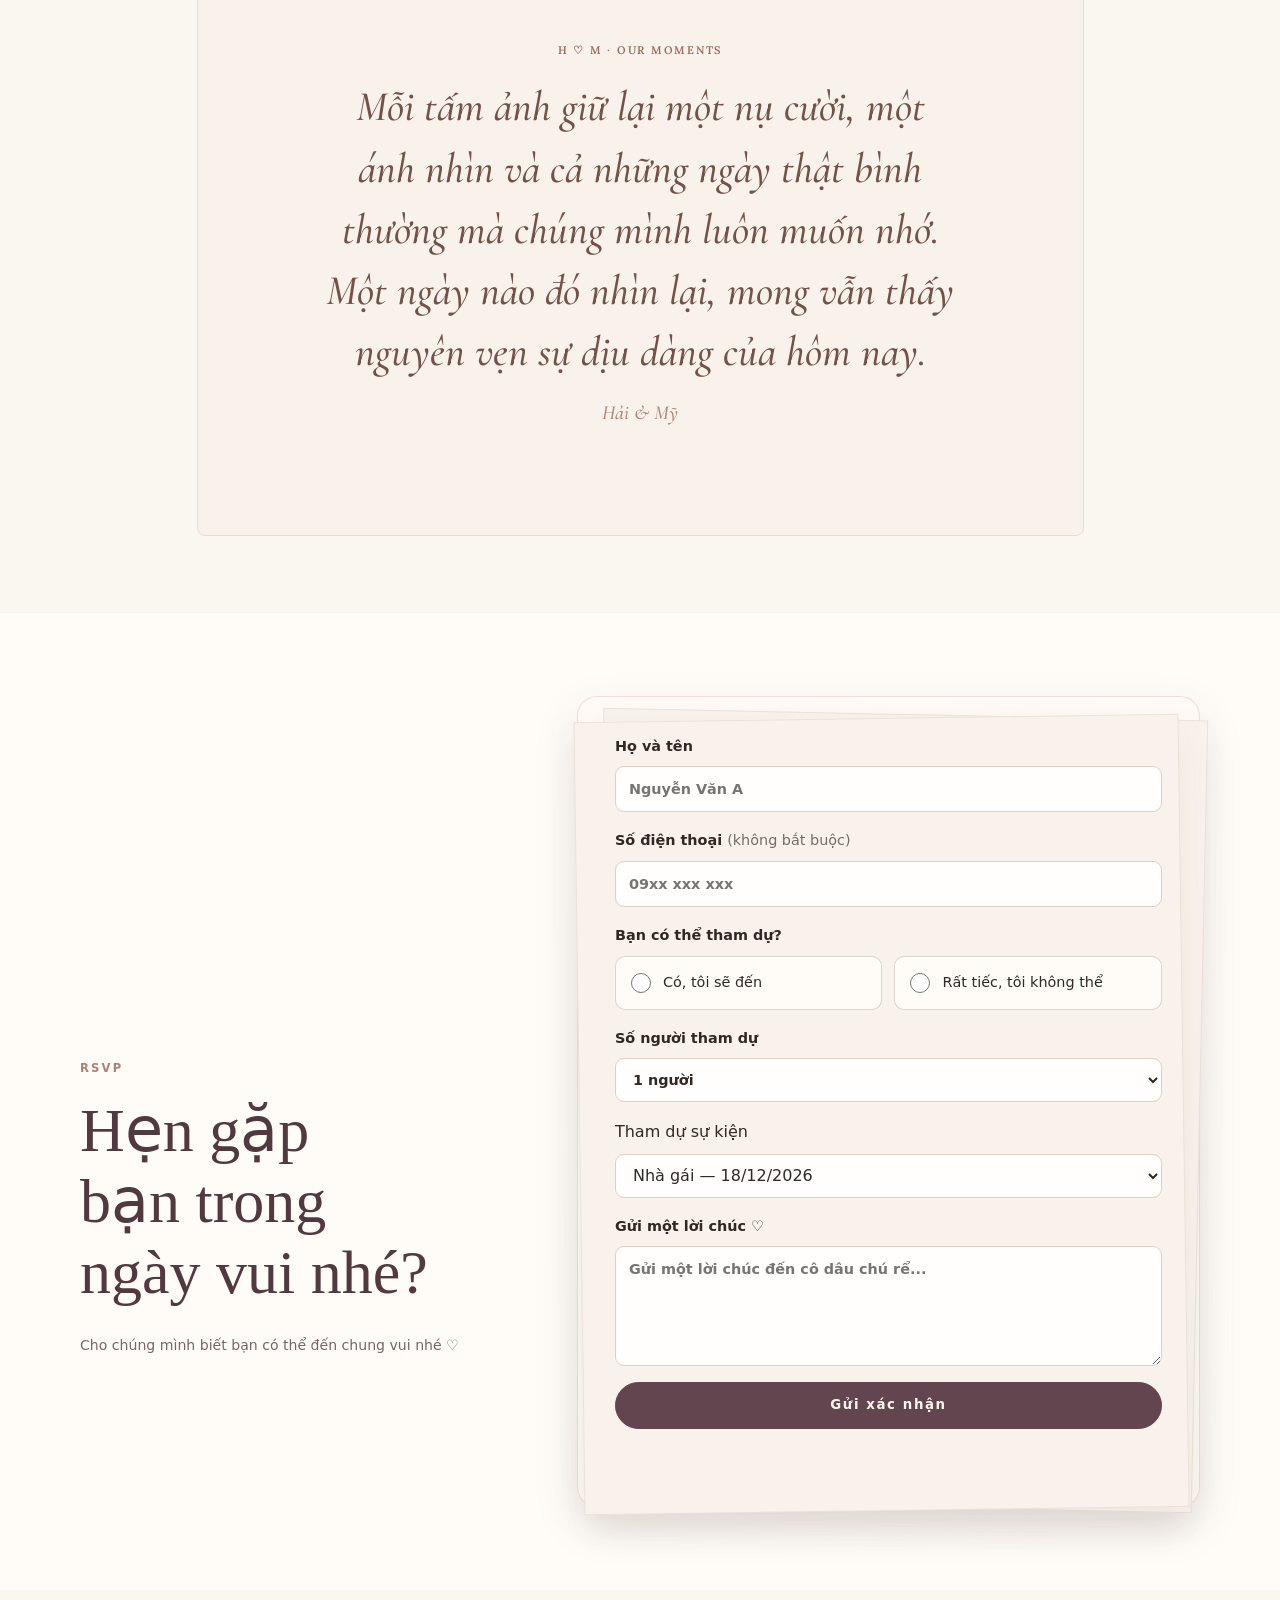
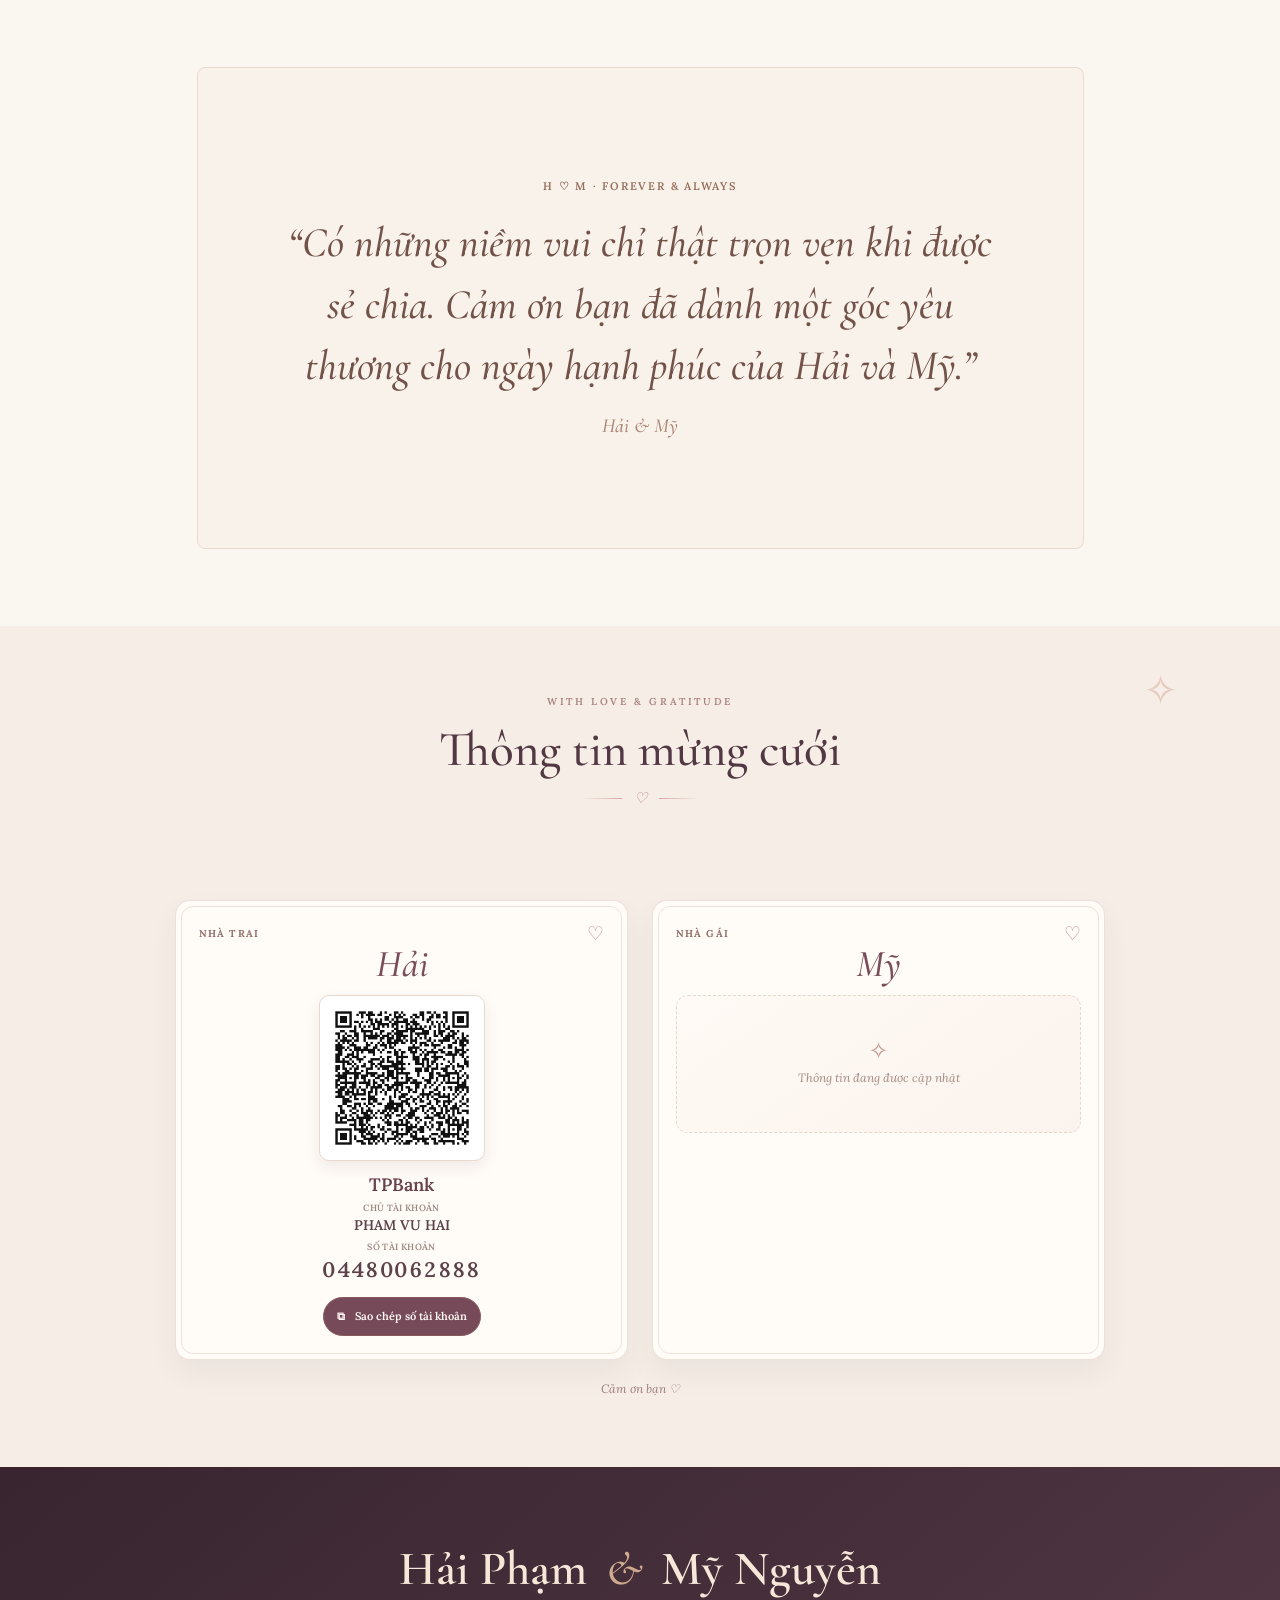
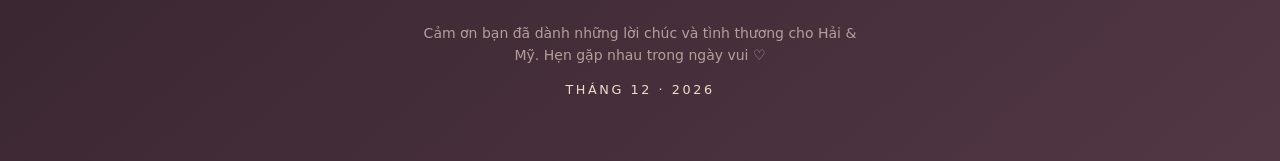
==== commit 58aa4538: "feat(v26.1): load luxury editorial design as final scoped stylesheet; preserve Gold Palace 18:00" ====
--- a/index.html
+++ b/index.html
@@ -17,6 +17,7 @@
   <link rel="stylesheet" href="/assets/css/lightbox-zoom.css" />
   <link rel="stylesheet" href="/assets/css/compact-wedding.css" />
   <link rel="stylesheet" href="/assets/css/find-me-intro.css" />
+  <link rel="stylesheet" href="/assets/css/luxury-v26-1.css" />
   
   
   
--- a/assets/css/particle-heart.css
+++ b/assets/css/particle-heart.css
@@ -0,0 +1,74 @@
+/* V23 — Rose Gold Particle Heart. Existing V19 Crystal Heart remains the
+   final, fully readable state; decorative layers never capture interactions. */
+.hm-particle-intro {
+  position:absolute;
+  inset:6%;
+  z-index:5;
+  pointer-events:none;
+  opacity:1;
+  transform:translateZ(0);
+}
+.hm-particle-trace-svg,
+.hm-particle-canvas {
+  position:absolute;
+  inset:0;
+  display:block;
+  width:100%;
+  height:100%;
+  pointer-events:none;
+}
+.hm-particle-trace-svg {z-index:2;overflow:visible}
+.hm-particle-canvas {
+  z-index:3;
+  /* Keep Canvas compositing cheap on Mobile Safari; the SVG supplies the glow. */
+}
+.hm-particle-trace-glow {
+  stroke:#e27b99;
+  stroke-width:7.5;
+  stroke-linecap:round;
+  stroke-linejoin:round;
+  opacity:.76;
+  filter:blur(5px);
+}
+.hm-particle-trace-bright {
+  stroke:#fff0d5;
+  stroke-width:2.4;
+  stroke-linecap:round;
+  stroke-linejoin:round;
+  filter:drop-shadow(0 0 4px rgba(255,189,204,.95));
+}
+.hm-particle-tracer {
+  fill:#fff8e6;
+  filter:drop-shadow(0 0 5px #fff0c6) drop-shadow(0 0 10px #e589ab);
+}
+.hm-forever-scene.hm-particle-enabled .hm-crystal-heart,
+.hm-forever-scene.hm-particle-enabled .hm-crystal-halo,
+.hm-forever-scene.hm-particle-enabled .hm-crystal-orbit,
+.hm-forever-scene.hm-particle-enabled .hm-crystal-flare {
+  opacity:var(--hm-v23-reveal,0)!important;
+}
+.hm-forever-scene.hm-particle-complete .hm-particle-intro {
+  opacity:0!important;
+  visibility:hidden;
+}
+@media (prefers-reduced-motion:reduce) {
+  .hm-forever-scene .hm-particle-intro {display:none!important}
+  .hm-forever-scene .hm-crystal-heart,
+  .hm-forever-scene .hm-crystal-halo,
+  .hm-forever-scene .hm-crystal-orbit,
+  .hm-forever-scene .hm-crystal-flare {opacity:1!important}
+}
+html[data-motion="minimal"] .hm-particle-intro,
+html[data-motion="off"] .hm-particle-intro {display:none!important}
+html[data-motion="minimal"] .hm-forever-scene .hm-crystal-heart,
+html[data-motion="minimal"] .hm-forever-scene .hm-crystal-halo,
+html[data-motion="minimal"] .hm-forever-scene .hm-crystal-orbit,
+html[data-motion="minimal"] .hm-forever-scene .hm-crystal-flare,
+html[data-motion="off"] .hm-forever-scene .hm-crystal-heart,
+html[data-motion="off"] .hm-forever-scene .hm-crystal-halo,
+html[data-motion="off"] .hm-forever-scene .hm-crystal-orbit,
+html[data-motion="off"] .hm-forever-scene .hm-crystal-flare {opacity:1!important}
+@media print {
+  .hm-particle-intro {display:none!important}
+  .hm-forever-scene .hm-crystal-heart {opacity:1!important}
+}
--- a/assets/css/luxury-v26-1.css
+++ b/assets/css/luxury-v26-1.css
@@ -0,0 +1,491 @@
+/* V26.1 Luxury Editorial — photo-first refinement without removing sections.
+ * Loaded after the compact V24 layer. Does not change schedules, CMS, links,
+ * photo sequencing, personalized invitations, RSVP, album or gift behavior.
+ */
+:root {
+  --lux-cream:#faf6f0;
+  --lux-paper:#fffaf6;
+  --lux-ink:#47343d;
+  --lux-plum:#4b3340;
+  --lux-champagne:#c6a080;
+  --lux-rose:#a77b80;
+  --lux-rule:rgba(139,102,102,.19);
+  --lux-shadow:0 18px 48px rgba(72,45,50,.11);
+}
+html {scroll-padding-top:68px}
+body {background:var(--lux-cream)}
+main>section {overflow:clip}
+main .container {max-width:1160px}
+.hero.hero-v5 {
+  background:#291e29;
+  isolation:isolate;
+}
+.hero.hero-v5 .hero-full-photo {
+  background:#33232c;
+}
+.hero.hero-v5 .hero-overlay {
+  background:linear-gradient(180deg,rgba(19,14,22,.38) 0%,rgba(26,16,25,.10) 35%,rgba(24,12,21,.40) 76%,rgba(16,9,16,.7) 100%)!important;
+}
+.hero.hero-v5 .hero-content {
+  padding-top:clamp(65px,10vh,115px)!important;
+  padding-bottom:clamp(54px,8vh,88px)!important;
+}
+.hero.hero-v5 .hero-copy {
+  max-width:820px!important;
+  text-align:center;
+}
+.hero.hero-v5 .hero-copy>.eyebrow {
+  color:#f4dbb9!important;
+  letter-spacing:.30em!important;
+  font-weight:500!important;
+  font-size:clamp(10px,1vw,12px)!important;
+  margin-bottom:clamp(12px,2vw,22px)!important;
+}
+.hero.hero-v5 .hero-couple-names {
+  margin:0 auto!important;
+  filter:drop-shadow(0 5px 19px rgba(16,8,15,.3));
+}
+.hero.hero-v5 .hero-couple-names .hero-name-fit-text {
+  text-shadow:0 3px 20px rgba(30,13,22,.52);
+}
+.hero.hero-v5 .hero-date {
+  color:#fae6ca!important;
+  letter-spacing:.2em!important;
+  font-size:clamp(12px,1.5vw,17px)!important;
+  margin:clamp(13px,2vw,22px) auto 11px!important;
+}
+.hero.hero-v5 .hero-note {
+  color:#fff3e6!important;
+  max-width:47ch!important;
+  font-size:clamp(13px,1.25vw,16px)!important;
+  line-height:1.62!important;
+  margin:0 auto!important;
+  text-wrap:pretty;
+  text-shadow:0 1px 12px rgba(20,11,18,.6);
+}
+.hero.hero-v5 .hero-copy>.btn.btn-primary {
+  background:#fff0e1!important;
+  color:#46323a!important;
+  border:1px solid rgba(255,255,255,.8)!important;
+  border-radius:99px!important;
+  letter-spacing:.10em!important;
+  box-shadow:0 12px 34px rgba(20,11,16,.22)!important;
+  padding:13px 28px!important;
+  min-height:46px;
+  transition:transform .25s ease,background .25s ease,box-shadow .25s ease!important;
+}
+@media(hover:hover) {
+  .hero.hero-v5 .hero-copy>.btn.btn-primary:hover {
+    transform:translateY(-2px)!important;
+    background:#fffaf4!important;
+    box-shadow:0 15px 39px rgba(20,11,16,.27)!important;
+  }
+}
+.motion-marquee.hero-marquee {
+  opacity:.85;
+  background:#4b343f!important;
+  color:#f0d7bd!important;
+  border-top:1px solid rgba(244,210,185,.15);
+  border-bottom:1px solid rgba(244,210,185,.15);
+}
+.motion-marquee.hero-marquee .marquee-track {
+  font-size:10px!important;
+  letter-spacing:.17em!important;
+}
+
+/* The story should look like a fine-art letter, not a large UI card. */
+#story.editorial-story.section {
+  background:radial-gradient(circle at 3% 15%,rgba(215,178,149,.10),transparent 40%),var(--lux-cream)!important;
+  padding:clamp(48px,6.4vw,88px) 0!important;
+}
+#story .story-grid {
+  max-width:1060px!important;
+  gap:clamp(24px,4.4vw,60px)!important;
+  align-items:center!important;
+}
+#story .story-side .eyebrow {
+  color:#a57570!important;
+  letter-spacing:.24em!important;
+}
+#story .monogram {
+  color:#74515b!important;
+  text-shadow:none!important;
+}
+#story .story-paper-stack {
+  filter:drop-shadow(0 17px 28px rgba(97,68,58,.08));
+}
+#story .story-paper-stack .story-copy {
+  background:rgba(255,252,248,.94)!important;
+  border:1px solid rgba(193,159,147,.33)!important;
+  border-radius:5px!important;
+  box-shadow:0 14px 35px rgba(82,49,45,.06)!important;
+}
+#story .story-paper-stack .story-copy h2 {
+  color:var(--lux-plum)!important;
+  font-size:clamp(34px,4.3vw,57px)!important;
+  line-height:1.12!important;
+  letter-spacing:-.02em!important;
+  max-width:19ch!important;
+  text-wrap:balance;
+}
+#story .story-paper-stack .story-copy p {
+  color:#6c5a57!important;
+  font-size:clamp(14px,1.2vw,16px)!important;
+  line-height:1.78!important;
+  max-width:53ch!important;
+}
+#story .story-paper-kicker {
+  color:#b18a78!important;
+  letter-spacing:.2em!important;
+}
+#story .story-paper-signature {color:#9e7480!important}
+
+/* Keep the countdown section, but make it a cinematic pause. */
+section.countdown-section.countdown-compact.countdown-v15 {
+  background:linear-gradient(125deg,#49343d,#34242e 65%,#4b303b)!important;
+  color:#f4e6dc!important;
+  border-block:1px solid rgba(226,187,152,.35);
+  padding:clamp(33px,4vw,53px) 0!important;
+}
+section.countdown-section.countdown-compact.countdown-v15 .countdown-heading .eyebrow {
+  color:#dcbaa0!important;
+  letter-spacing:.22em!important;
+}
+section.countdown-section.countdown-compact.countdown-v15 .countdown-heading h2 {
+  color:#f9e8d9!important;
+  font-size:clamp(26px,3.2vw,42px)!important;
+}
+section.countdown-section.countdown-compact.countdown-v15 .countdown {
+  background:rgba(255,250,241,.07)!important;
+  border:1px solid rgba(247,215,187,.25)!important;
+  box-shadow:inset 0 1px rgba(255,240,221,.10);
+}
+section.countdown-section.countdown-compact.countdown-v15 .countdown>div {
+  background:transparent!important;
+}
+section.countdown-section.countdown-compact.countdown-v15 .countdown strong {
+  color:#ffe3bf!important;
+  font-variant-numeric:tabular-nums!important;
+}
+section.countdown-section.countdown-compact.countdown-v15 .countdown span {
+  color:#f5d9c8!important;
+}
+
+/* Wedding information: hierarchy of date, time, place and action. */
+#events.v3-events.section {
+  background:#fffbf6!important;
+  padding:clamp(54px,6.2vw,85px) 0!important;
+}
+#events .v3-section-heading .v3-kicker {color:#a87974!important;letter-spacing:.18em!important}
+#events .v3-section-heading h2 {
+  color:#503740!important;
+  font-size:clamp(39px,4.9vw,64px)!important;
+  margin:0 0 9px!important;
+}
+#events .v3-section-heading p {color:#7c6864!important}
+#events .v3-schedule-photo {
+  border-radius:19px!important;
+  box-shadow:var(--lux-shadow)!important;
+}
+#events .v3-event-grid {
+  gap:clamp(13px,2.7vw,26px)!important;
+}
+#events .v3-event-panel {
+  background:#fffdf9!important;
+  border:1px solid #e8d9d1!important;
+  border-radius:18px!important;
+  box-shadow:0 10px 30px rgba(78,49,46,.07)!important;
+}
+#events .v3-event-panel .v3-day-head {
+  background:linear-gradient(165deg,#f7ede5,#f1e1d9)!important;
+  color:#5a4047!important;
+  border-bottom:1px solid #e4d0c7!important;
+}
+#events .v3-event-panel .v3-day-head h3,
+#events .v3-event-panel .v3-date strong {
+  color:#573943!important;
+}
+#events .v3-event-panel .v3-event-item {
+  border-bottom-color:rgba(155,113,112,.16)!important;
+}
+#events .v3-event-time strong {
+  color:#845960!important;
+  font-variant-numeric:tabular-nums;
+  font-size:clamp(20px,2.3vw,27px)!important;
+}
+#events .v3-event-detail h4 {color:#49343b!important}
+#events .v3-event-detail p {color:#74615e!important}
+#events .v3-event-map {
+  border-radius:30px!important;
+  color:#755359!important;
+  border-color:rgba(143,104,99,.28)!important;
+  background:rgba(255,251,246,.7)!important;
+}
+#events .v3-event-switch button {
+  border-radius:30px!important;
+  transition:background .2s ease,color .2s ease!important;
+}
+
+/* Distinctive portrait arch and quieter handwritten promise. */
+#forever.our-promise {
+  background:linear-gradient(120deg,#f5eae2,#fbf6f0 50%,#f7ece6)!important;
+  padding:clamp(51px,6.3vw,86px) 0!important;
+}
+#forever .our-promise-layout {gap:clamp(28px,5.4vw,77px)!important}
+#forever .our-promise-photo-shell {
+  border-radius:48% 48% 12px 12px!important;
+  overflow:hidden;
+  box-shadow:0 20px 46px rgba(66,39,39,.14)!important;
+  border:1px solid rgba(255,254,251,.65)!important;
+}
+#forever .our-promise-visual figcaption {
+  letter-spacing:.17em!important;
+  color:#91746e!important;
+  margin-top:13px!important;
+  font-size:10px!important;
+}
+#forever .our-promise-kicker {
+  color:#a77976!important;
+  letter-spacing:.16em!important;
+}
+#forever .our-promise-letter h2 {
+  color:#563941!important;
+  font-size:clamp(35px,4.7vw,58px)!important;
+  line-height:1.12!important;
+  margin-bottom:16px!important;
+}
+#forever .our-promise-letter p:not(.our-promise-kicker):not(.our-promise-signature) {
+  color:#695454!important;
+  max-width:49ch;
+  line-height:1.8!important;
+}
+#forever .our-promise-signature {color:#9d747c!important}
+
+/* Crystal scene remains, with less aggressive framing/empty vertical space. */
+#weddingMagic.hm-forever-scene {
+  background:radial-gradient(ellipse at 50% 48%,#49313c,#2c1e2b 76%)!important;
+  min-height:0!important;
+  padding:clamp(31px,4vw,49px) 18px clamp(34px,4vw,52px)!important;
+}
+#weddingMagic .hm-crystal-stage {
+  width:clamp(158px,18vw,194px)!important;
+  height:clamp(153px,17vw,186px)!important;
+}
+#weddingMagic .hm-forever-heading {color:#ffe5d2!important}
+#weddingMagic .hm-forever-eyebrow {color:#d7b69d!important}
+#weddingMagic .hm-forever-caption {color:#efdfd6!important}
+
+/* Five published photos: bold, meaningful mosaic, never stretched. */
+.gallery-section.section {
+  background:#f8f1eb!important;
+  padding:clamp(51px,6vw,82px) 0!important;
+}
+.gallery-section .gallery-editorial-head {
+  max-width:870px;
+  margin:0 auto clamp(24px,3.5vw,42px)!important;
+  gap:5px!important;
+}
+.gallery-section .gallery-display {
+  color:#ad8278!important;
+  opacity:.82;
+  letter-spacing:.20em!important;
+}
+.gallery-section .section-heading h2 {
+  color:#503841!important;
+  font-size:clamp(38px,5vw,62px)!important;
+  letter-spacing:-.02em!important;
+  text-wrap:balance;
+}
+.gallery-section .section-heading p:not(.eyebrow){
+  color:#746461!important;
+  max-width:48ch!important;
+  margin-inline:auto!important;
+}
+.gallery-section #homeGallery.home-gallery {
+  display:grid!important;
+  grid-template-columns:repeat(6,minmax(0,1fr))!important;
+  grid-auto-flow:row dense!important;
+  grid-auto-rows:clamp(142px,14.5vw,205px)!important;
+  gap:clamp(8px,1.2vw,14px)!important;
+  max-width:1130px!important;
+  margin-inline:auto!important;
+}
+.gallery-section #homeGallery .home-photo {
+  width:100%!important;min-width:0!important;
+  max-width:none!important;
+  height:100%!important;min-height:0!important;
+  grid-column:span 2!important;grid-row:span 1!important;
+  aspect-ratio:auto!important;
+  border-radius:clamp(12px,1.5vw,19px)!important;
+  box-shadow:0 10px 25px rgba(73,46,49,.09);
+  overflow:hidden!important;
+  isolation:isolate;
+}
+.gallery-section #homeGallery .home-photo:nth-child(1) {
+  grid-column:span 3!important;grid-row:span 2!important;
+}
+.gallery-section #homeGallery .home-photo:nth-child(2),
+.gallery-section #homeGallery .home-photo:nth-child(3) {
+  grid-column:span 3!important;
+}
+.gallery-section #homeGallery .home-photo:nth-child(4),
+.gallery-section #homeGallery .home-photo:nth-child(5) {
+  grid-column:span 3!important;
+}
+.gallery-section #homeGallery .home-photo>img{
+  width:100%!important;height:100%!important;
+  object-fit:cover!important;
+}
+.gallery-section #homeGallery .home-photo .home-photo-index {
+  color:#fff8f1!important;
+}
+.gallery-section .gallery-cta {margin-top:clamp(24px,3vw,37px)!important}
+.gallery-section .gallery-cta .btn {
+  border-radius:99px!important;
+  padding:12px 26px!important;
+  min-height:45px;
+}
+
+/* A return-card RSVP that stays an accessible form. */
+#rsvp.rsvp-section.section {
+  background:#fffcf8!important;
+  padding:clamp(55px,6.5vw,89px) 0!important;
+}
+#rsvp .rsvp-wrap {
+  align-items:center!important;
+  gap:clamp(29px,5vw,71px)!important;
+}
+#rsvp .rsvp-copy .eyebrow {
+  color:#af8175!important;
+  letter-spacing:.19em!important;
+}
+#rsvp .rsvp-copy h2 {
+  color:#523940!important;
+  font-size:clamp(39px,4.9vw,62px)!important;
+  max-width:17ch!important;
+  text-wrap:balance;
+}
+#rsvp .rsvp-copy>p:not(.eyebrow) {color:#796561!important}
+#rsvp .rsvp-form {
+  background:#fffaf5!important;
+  border:1px solid rgba(181,140,126,.24)!important;
+  border-radius:20px!important;
+  box-shadow:var(--lux-shadow)!important;
+  padding:clamp(23px,3vw,37px)!important;
+}
+#rsvp .rsvp-form input:not([type="radio"]):not([type="checkbox"]):not([type="hidden"]),
+#rsvp .rsvp-form select,
+#rsvp .rsvp-form textarea{
+  background:#fffefd!important;
+  border-color:#dfd0c7!important;
+  border-radius:9px!important;
+}
+#rsvp .rsvp-form input:focus-visible,
+#rsvp .rsvp-form select:focus-visible,
+#rsvp .rsvp-form textarea:focus-visible{
+  outline:2px solid #ae8185!important;outline-offset:2px!important;
+}
+#rsvp .rsvp-form button[type="submit"] {
+  border-radius:99px!important;
+  background:#634550!important;
+  border-color:#634550!important;
+  color:#fff6ed!important;
+  min-height:47px!important;
+}
+#weddingGifts.wedding-gifts {
+  background:#f5ede6!important;
+  padding:clamp(42px,5.3vw,73px) 12px!important;
+}
+#weddingGifts .wedding-gift-heading h2 {color:#513842!important}
+#weddingGifts .wedding-gift-card {
+  background:#fffbf7!important;
+  border:1px solid rgba(167,128,118,.22)!important;
+  box-shadow:0 13px 29px rgba(76,43,50,.06)!important;
+}
+#weddingGifts .wedding-gift-qr {
+  box-shadow:0 6px 15px rgba(61,43,43,.08)!important;
+}
+footer.footer {
+  background:linear-gradient(140deg,#382530,#513743)!important;
+  color:#f6e8dd!important;
+  padding:clamp(44px,6vw,78px) 18px max(47px,env(safe-area-inset-bottom))!important;
+}
+footer.footer .footer-names {color:#f7e7d9!important}
+footer.footer .signature-line {background:#d3a88b!important}
+footer.footer p {color:#efdbce!important}
+
+/* Mobile: fewer tall panels, real breathing room, responsive photo rhythm. */
+@media(max-width:760px){
+  .hero.hero-v5 .hero-content{
+    padding-top:clamp(57px,8vh,78px)!important;
+    padding-bottom:clamp(45px,6vh,69px)!important;
+  }
+  .hero.hero-v5 .hero-date{font-size:12px!important;letter-spacing:.15em!important}
+  .hero.hero-v5 .hero-note{max-width:37ch!important;font-size:13px!important;line-height:1.5!important}
+  #story.editorial-story.section {padding:39px 0 44px!important}
+  #story .story-grid {gap:13px!important}
+  #story .story-paper-stack .story-copy {padding:clamp(19px,5vw,27px)!important}
+  #story .story-paper-stack .story-copy h2 {font-size:clamp(31px,8vw,41px)!important;max-width:none!important}
+  #story .story-paper-stack .story-copy p {font-size:14px!important}
+  section.countdown-section.countdown-compact.countdown-v15 {padding:27px 0 33px!important}
+  section.countdown-section.countdown-compact.countdown-v15 .countdown-heading h2 {font-size:clamp(26px,6.5vw,33px)!important}
+  section.countdown-section.countdown-compact.countdown-v15 .countdown{max-width:490px!important;margin:9px auto 0!important}
+  section.countdown-section.countdown-compact.countdown-v15 .countdown>div {min-height:67px!important}
+  #events.v3-events.section {padding:42px 0 49px!important}
+  #events .v3-section-heading h2 {font-size:clamp(35px,9vw,45px)!important}
+  #events .v3-event-panel {border-radius:14px!important}
+  #events .v3-event-time strong {font-size:22px!important}
+  #forever.our-promise {padding:43px 0 49px!important}
+  #forever .our-promise-layout {gap:22px!important}
+  #forever .our-promise-photo-shell {
+    border-radius:110px 110px 12px 12px!important;
+    max-height:320px!important;
+  }
+  #forever .our-promise-letter h2 {font-size:clamp(34px,8vw,43px)!important}
+  #weddingMagic.hm-forever-scene{padding:28px 14px 36px!important}
+  .gallery-section.section {padding:45px 0 53px!important}
+  .gallery-section .gallery-editorial-head{margin-bottom:20px!important}
+  .gallery-section .section-heading h2{font-size:clamp(34px,8.3vw,45px)!important}
+  .gallery-section #homeGallery.home-gallery{
+    grid-template-columns:repeat(2,minmax(0,1fr))!important;
+    grid-auto-rows:auto!important;
+    gap:clamp(8px,2vw,11px)!important;
+  }
+  .gallery-section #homeGallery .home-photo{
+    grid-column:span 1!important;grid-row:span 1!important;
+    width:100%!important;height:auto!important;
+    aspect-ratio:3/4!important;
+    border-radius:12px!important;
+  }
+  .gallery-section #homeGallery .home-photo:nth-child(1){
+    grid-column:span 2!important;grid-row:span 1!important;
+    aspect-ratio:16/10!important;
+  }
+  .gallery-section #homeGallery .home-photo:nth-child(2),
+  .gallery-section #homeGallery .home-photo:nth-child(3){
+    grid-column:span 1!important;grid-row:span 1!important;
+    aspect-ratio:3/4!important;
+  }
+  .gallery-section #homeGallery .home-photo:nth-child(4){
+    grid-column:span 2!important;grid-row:span 1!important;
+    aspect-ratio:16/9!important;
+  }
+  .gallery-section #homeGallery .home-photo:nth-child(5){
+    grid-column:span 2!important;grid-row:span 1!important;
+    aspect-ratio:16/10!important;
+  }
+  #rsvp.rsvp-section.section {padding:46px 0 52px!important}
+  #rsvp .rsvp-wrap{gap:22px!important}
+  #rsvp .rsvp-copy h2{font-size:clamp(36px,9vw,46px)!important;max-width:20ch!important}
+  #rsvp .rsvp-form{padding:clamp(17px,4.2vw,24px)!important;border-radius:16px!important}
+  #weddingGifts.wedding-gifts{padding:39px 11px 49px!important}
+  footer.footer{padding-top:45px!important}
+}
+@media(max-width:360px){
+  #story .story-paper-stack .story-copy h2{font-size:30px!important}
+  #events .v3-event-time strong{font-size:20px!important}
+  .gallery-section #homeGallery.home-gallery{gap:7px!important}
+}
+@media(prefers-reduced-motion:reduce){
+  .hero.hero-v5 .hero-copy>.btn.btn-primary{transition:none!important}
+}
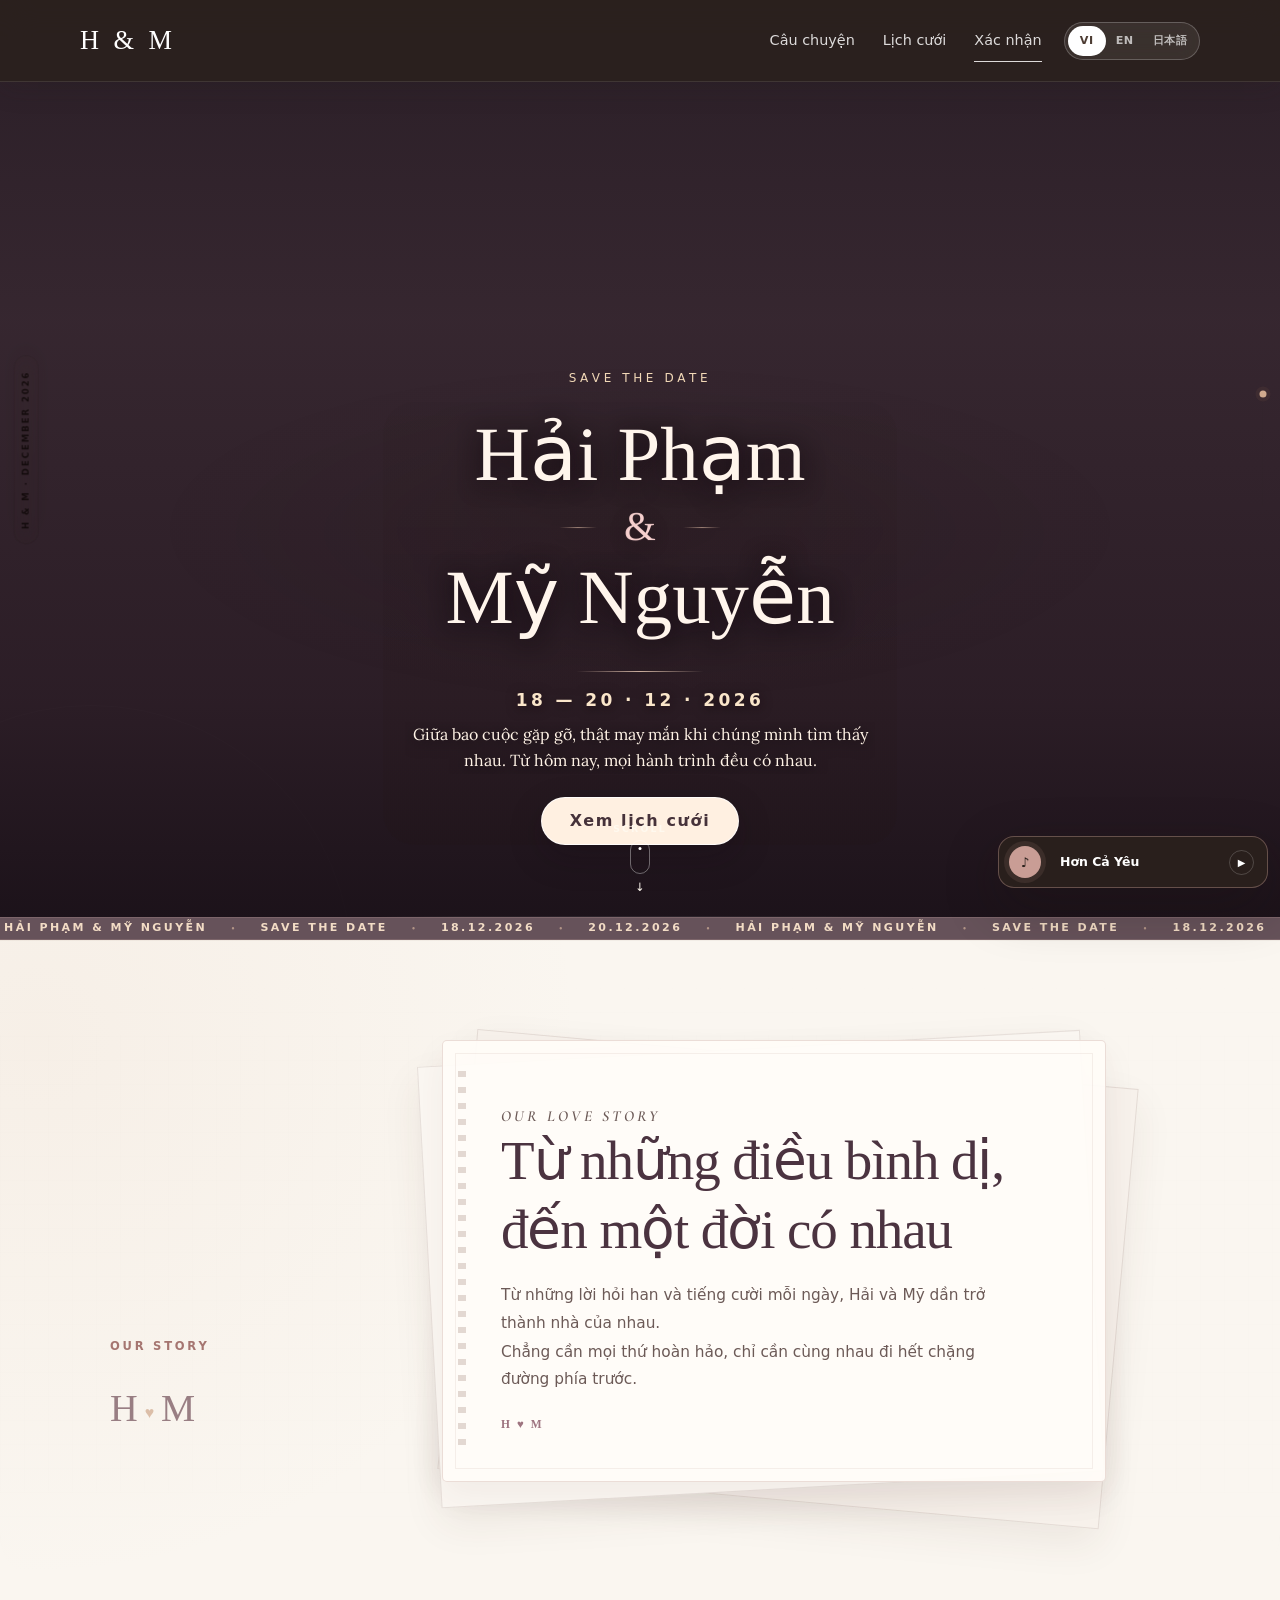
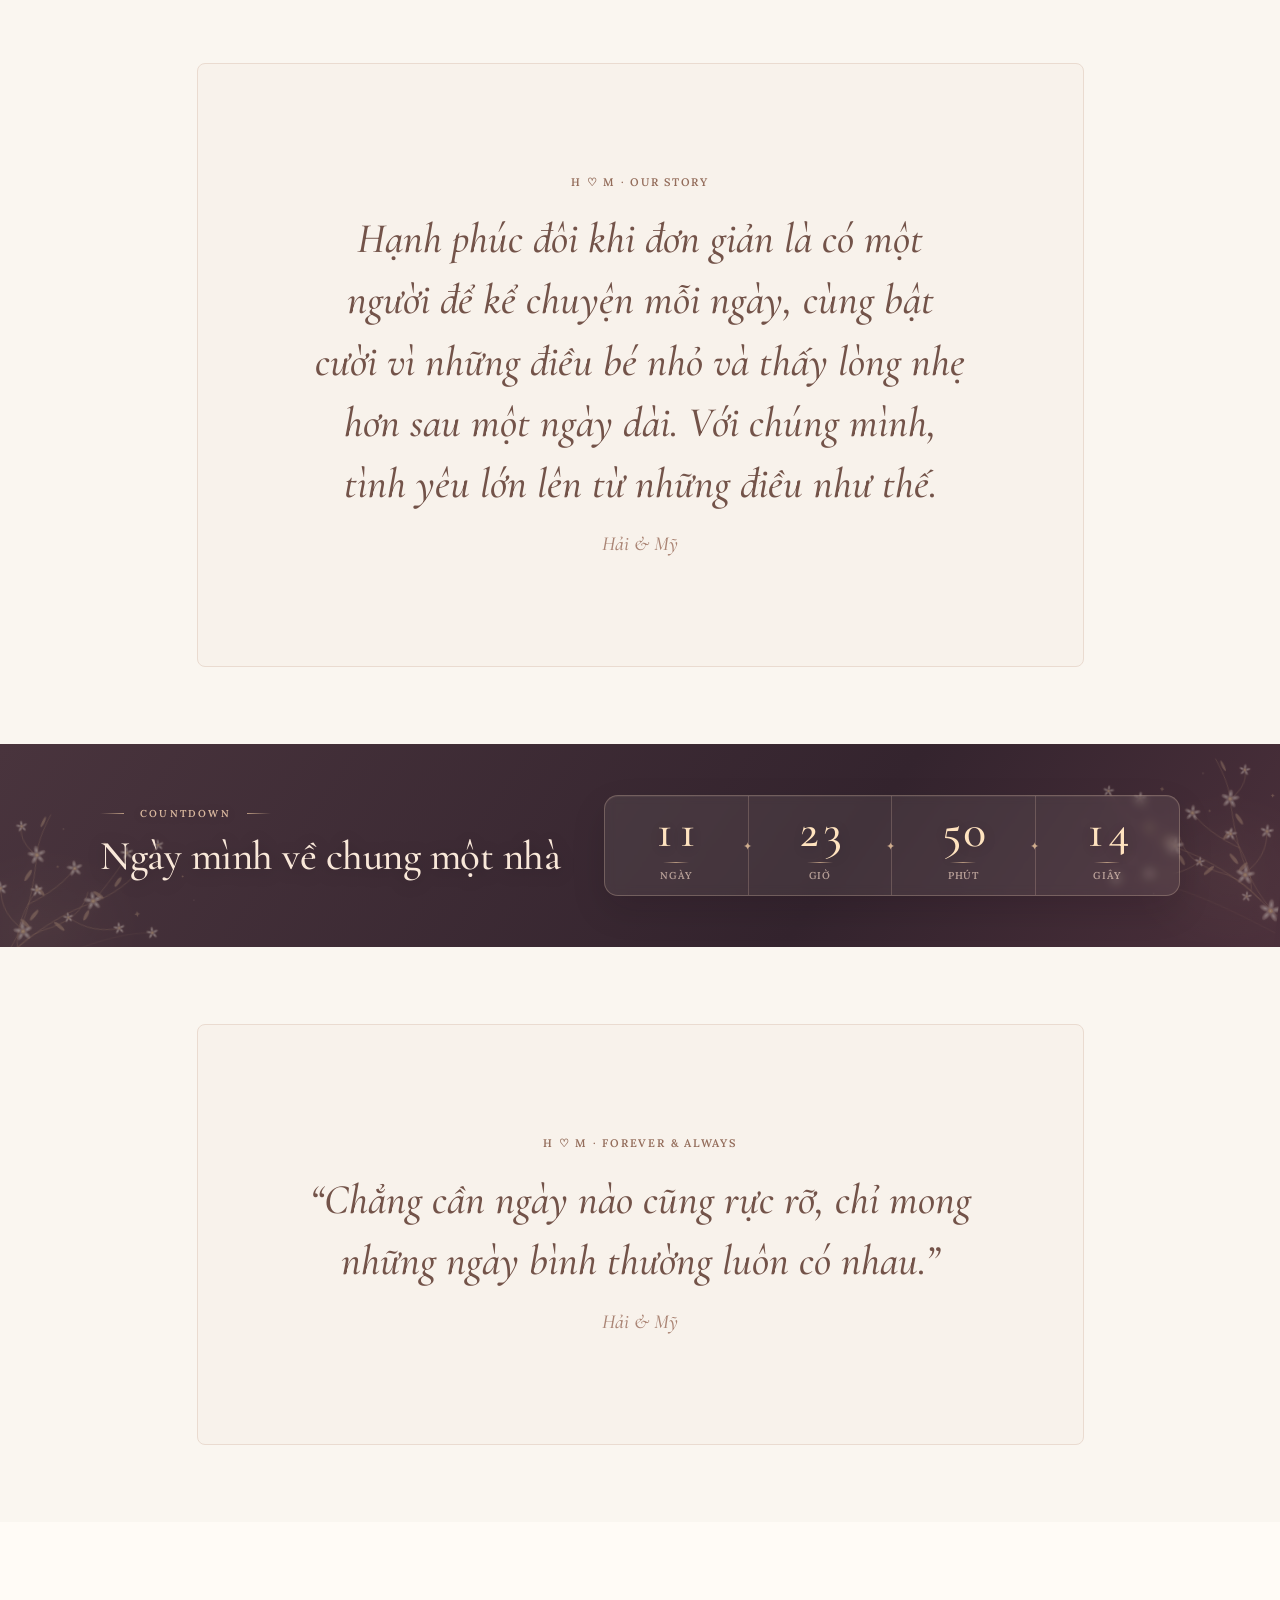
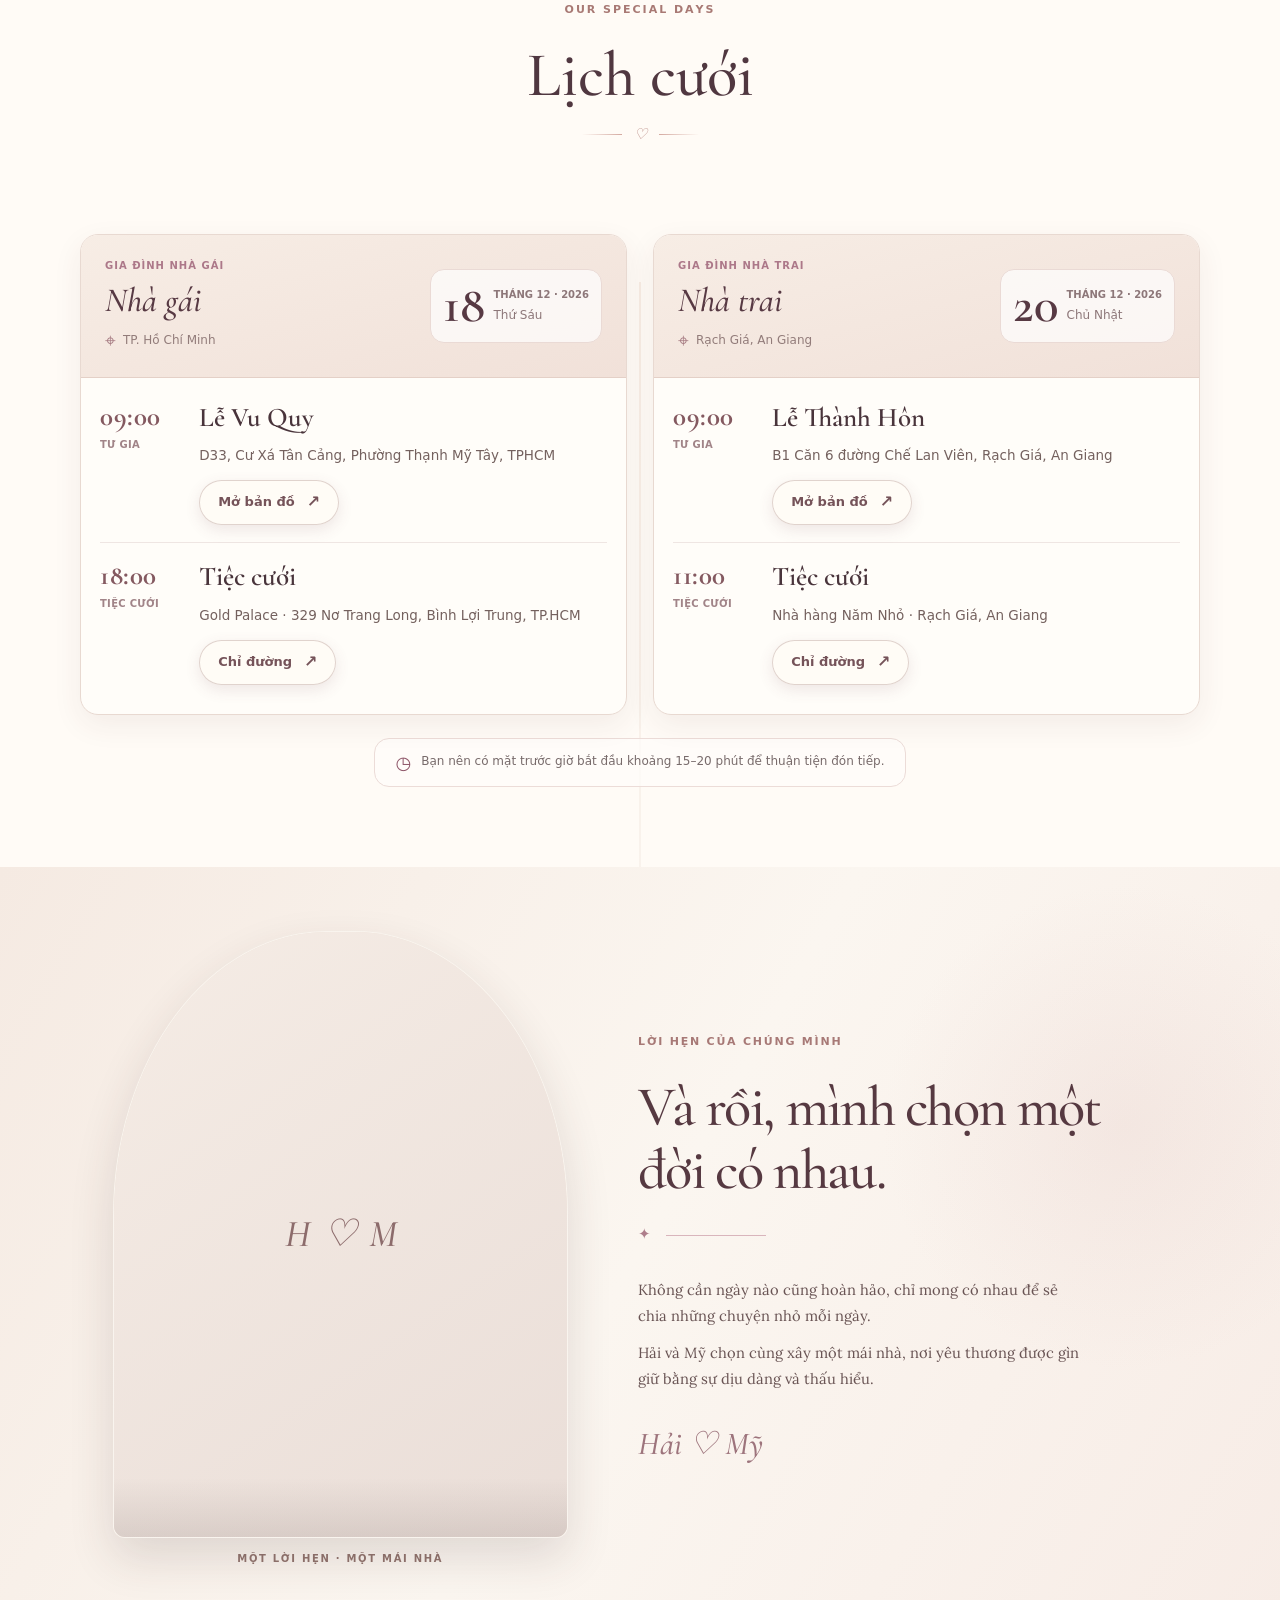
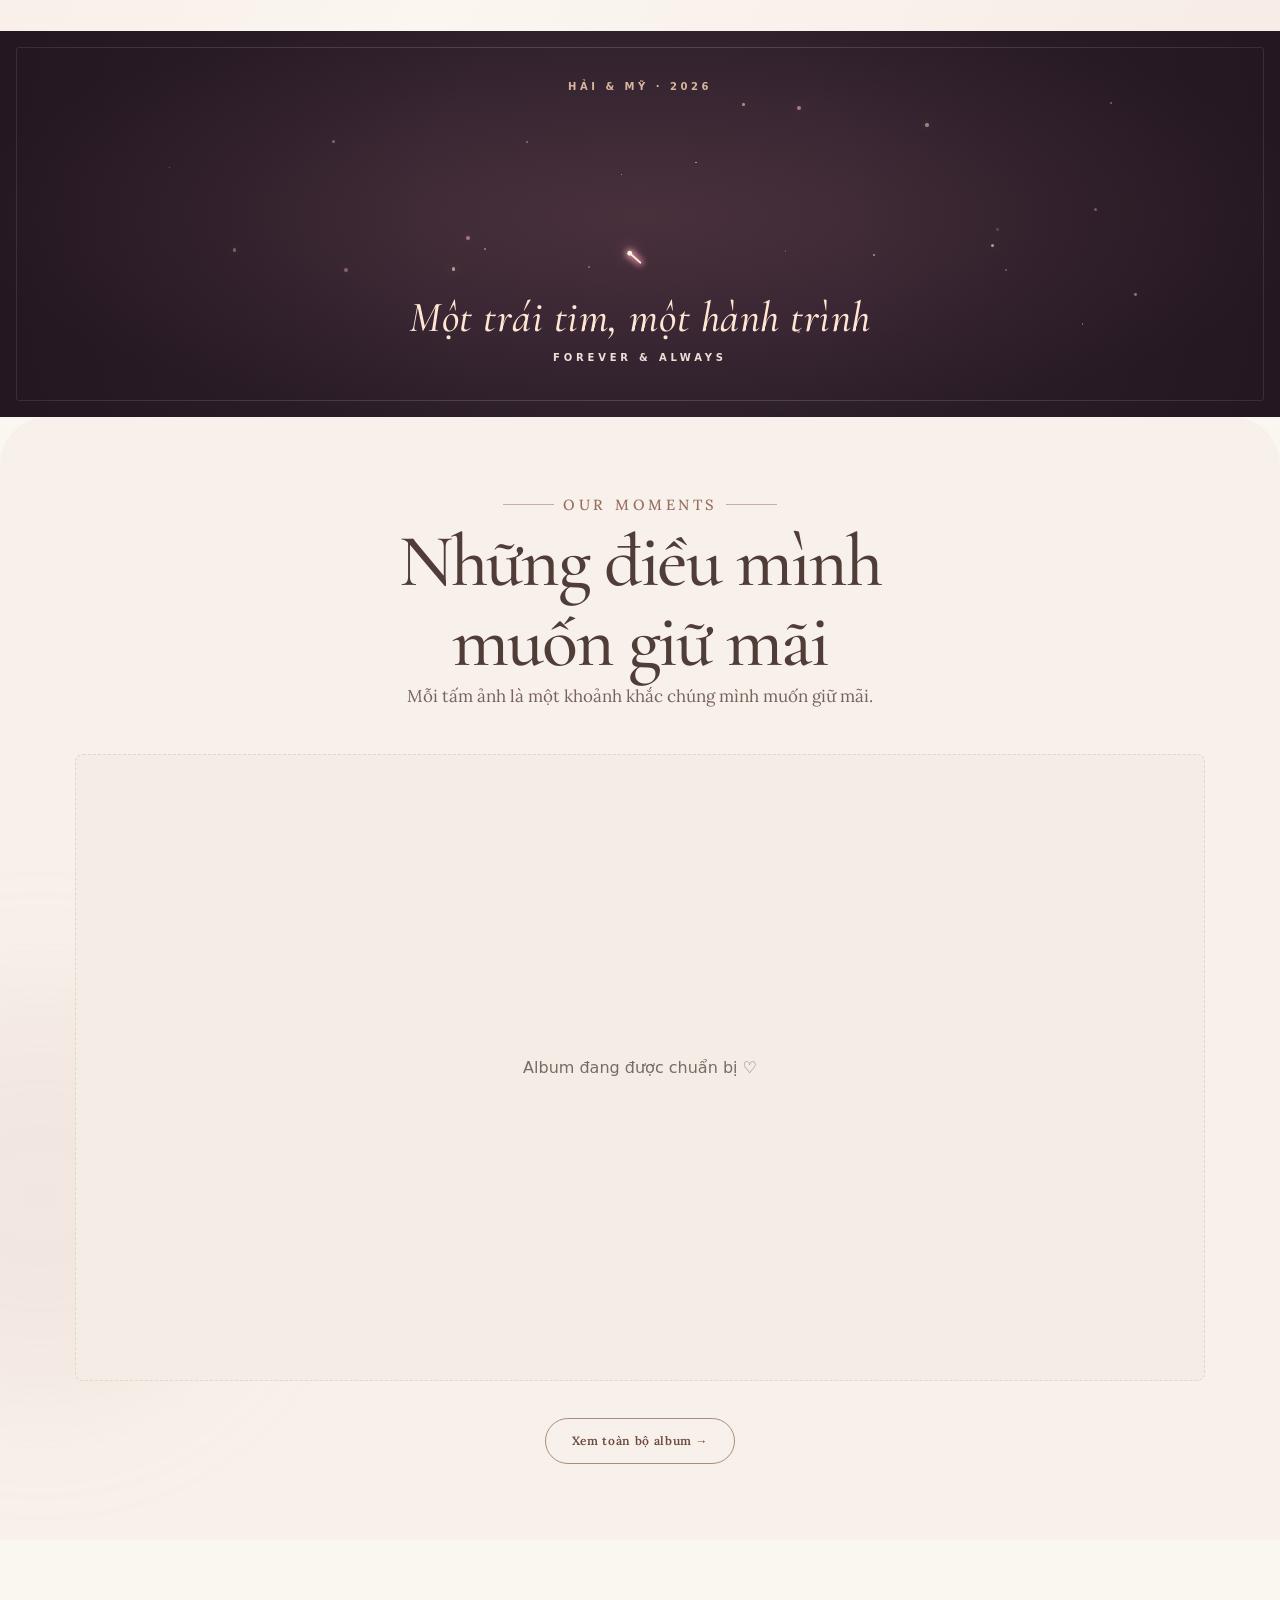
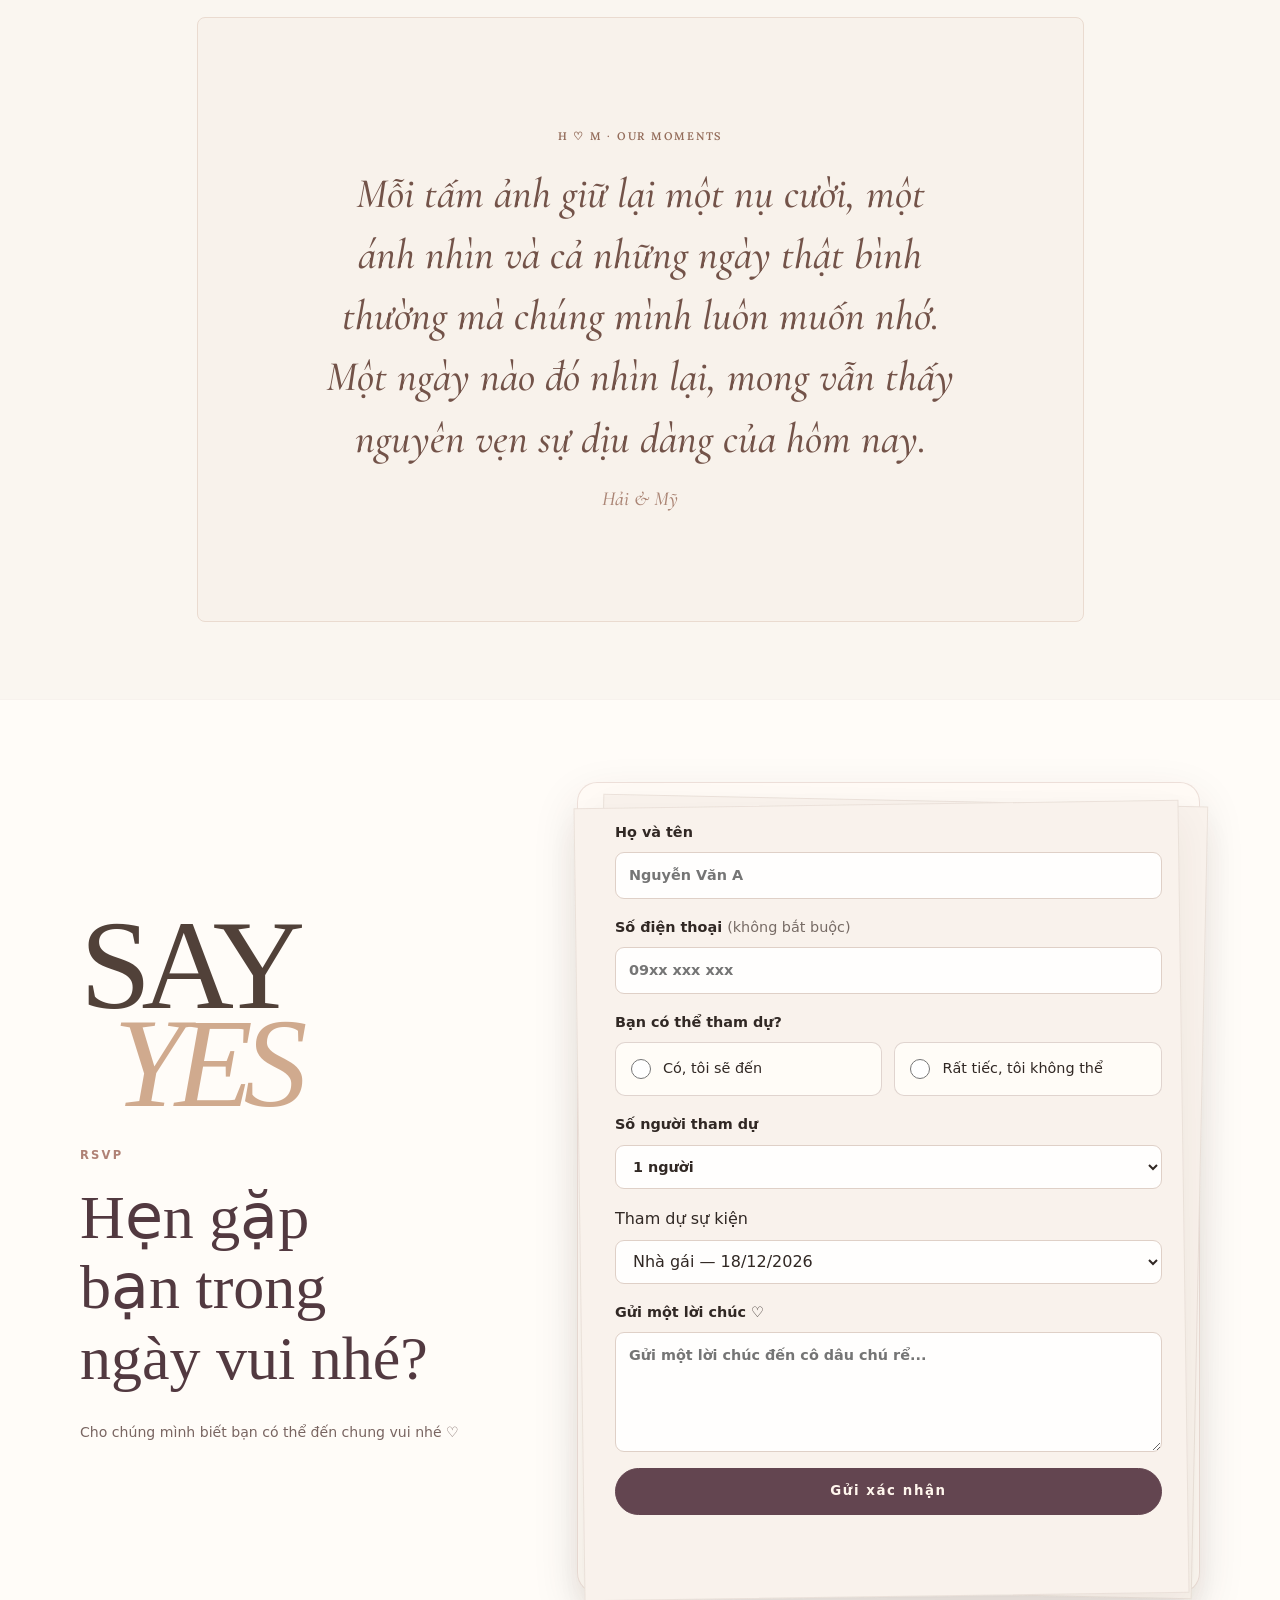
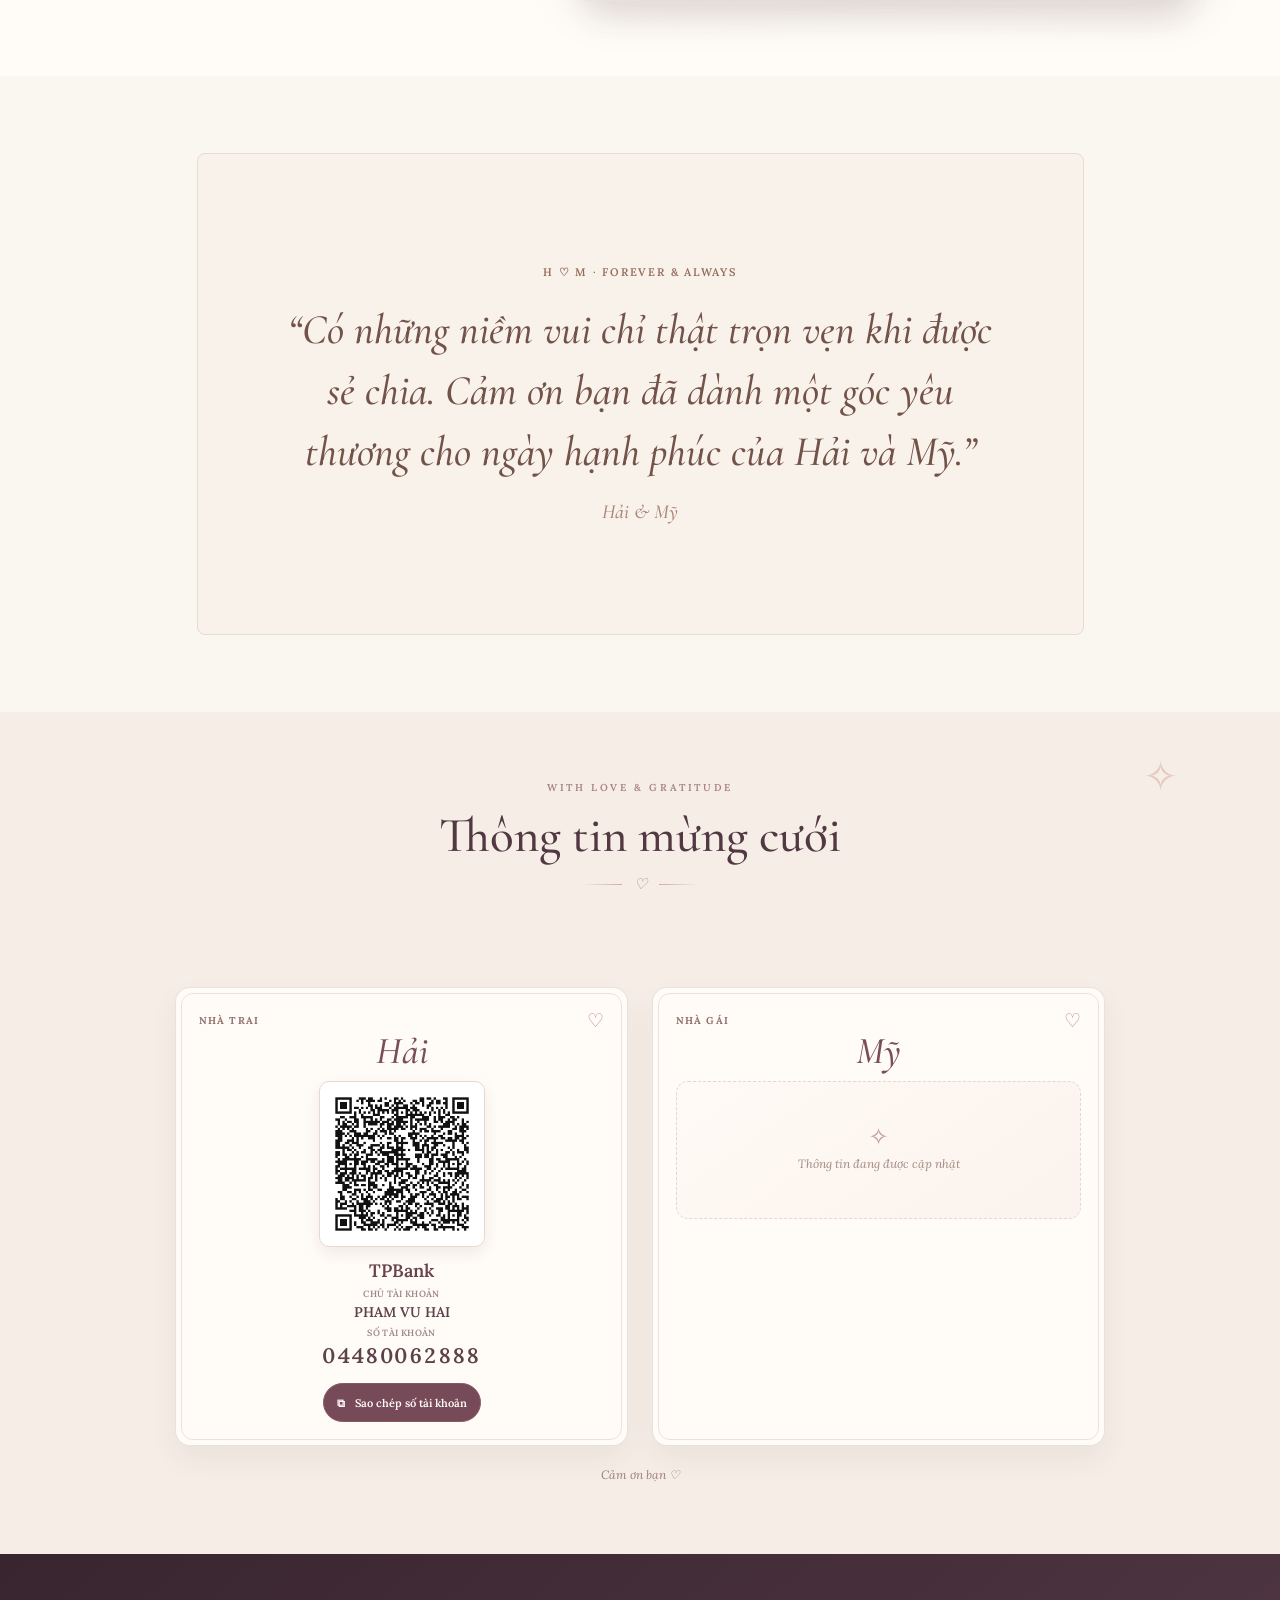
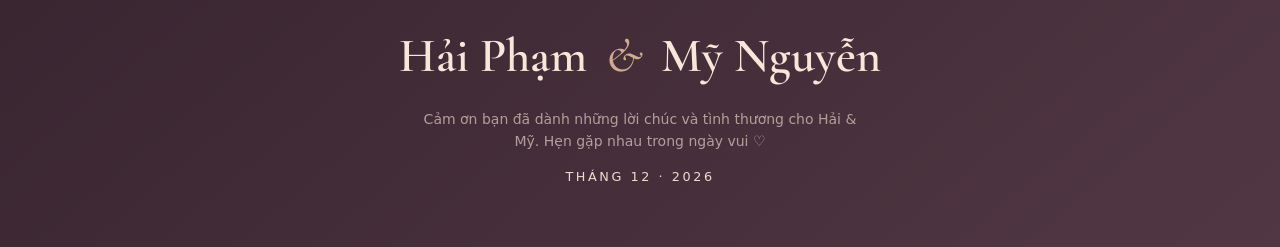
==== commit b086911f: "feat(mobile): load single phone-first editorial stylesheet after legacy theme" ====
--- a/index.html
+++ b/index.html
@@ -18,6 +18,7 @@
   <link rel="stylesheet" href="/assets/css/compact-wedding.css" />
   <link rel="stylesheet" href="/assets/css/find-me-intro.css" />
   <link rel="stylesheet" href="/assets/css/luxury-v26-1.css" />
+  <link rel="stylesheet" href="/assets/css/mobile-editorial.css" />
   
   
   
--- a/assets/css/site.css
+++ b/assets/css/site.css
@@ -9388,86 +9388,8 @@
 }
 
 
-/* ============ 5/12: wedding-v6.css ============ */
-/* Wedding V6: one uncropped center photo, repeated as edge-to-edge side wings.
-   A single source image per slide; the background crossfades together every 7 seconds. */
-.hero.hero-v5 .v5-gallery-layer{
-  display:grid!important;
-  grid-template-columns:minmax(0,1fr) minmax(0,2.15fr) minmax(0,1fr)!important;
-  column-gap:0!important;row-gap:0!important;
-  background:#34232d!important;
-}
-.hero.hero-v5 .v5-gallery-layer>.v6-side{
-  display:block!important;
-  width:100%!important;height:100%!important;
-  object-fit:cover!important;
-  filter:blur(var(--poster-blur,6px)) saturate(.86) brightness(.84)!important;
-  -webkit-filter:blur(var(--poster-blur,6px)) saturate(.86) brightness(.84)!important;
-  transform:scale(1.045)!important;
-}
-.hero.hero-v5 .v6-center-panel{
-  position:relative!important;display:block!important;
-  width:100%!important;height:100%!important;min-width:0!important;
-  overflow:hidden!important;background:#34232d!important;isolation:isolate!important;
-}
-.hero.hero-v5 .v6-center-panel .v5-hero-tile{
-  display:block!important;position:absolute!important;inset:0!important;
-  width:100%!important;height:100%!important;max-width:none!important;
-  object-position:center!important;
-  pointer-events:none!important;user-select:none!important;
-}
-.hero.hero-v5 .v6-center-panel .v6-center-underlay{
-  z-index:0!important;object-fit:cover!important;
-  filter:blur(15px) saturate(.88) brightness(.64)!important;
-  -webkit-filter:blur(15px) saturate(.88) brightness(.64)!important;
-  transform:scale(1.08)!important;
-}
-.hero.hero-v5 .v6-center-panel .v6-center-image{
-  z-index:1!important;object-fit:contain!important;
-  filter:none!important;-webkit-filter:none!important;
-  transform:none!important;opacity:1!important;
-}
-/* Keep text readable across light photographs while leaving the center image sharp. */
-.hero.hero-v5 .hero-overlay{
-  background:
-    linear-gradient(90deg,rgba(30,16,24,.30) 0%,rgba(30,16,24,.15) 25%,rgba(27,13,24,.36) 50%,rgba(30,16,24,.15) 75%,rgba(30,16,24,.30) 100%),
-    linear-gradient(0deg,rgba(25,12,20,.48),transparent 35%,rgba(25,12,20,.15))!important;
-}
-@media(min-width:550px) and (max-width:900px){
-  .hero.hero-v5 .v5-gallery-layer{
-    display:grid!important;
-    grid-template-columns:minmax(0,0.75fr) minmax(0,2.2fr) minmax(0,0.75fr)!important;
-  }
-  .hero.hero-v5 .v5-gallery-layer>.v6-side{display:block!important}
-}
-@media(max-width:549px){
-  /* Mobile has only one photo, but the contain layer preserves the entire picture. */
-  .hero.hero-v5 .v5-gallery-layer{display:block!important}
-  .hero.hero-v5 .v5-gallery-layer>.v6-side{display:none!important}
-  .hero.hero-v5 .v6-center-panel{
-    position:absolute!important;inset:0!important;width:100%!important;height:100%!important;
-  }
-  .hero.hero-v5 .v6-center-panel .v5-hero-tile{
-    display:block!important;position:absolute!important;inset:0!important;
-    width:100%!important;height:100%!important;
-    object-position:center!important;
-  }
-  .hero.hero-v5 .v6-center-panel .v6-center-underlay{
-    object-fit:cover!important;filter:blur(9px) brightness(.72)!important;
-    -webkit-filter:blur(9px) brightness(.72)!important;
-  }
-  .hero.hero-v5 .v6-center-panel .v6-center-image{
-    object-fit:contain!important;transform:none!important;filter:none!important;
-    -webkit-filter:none!important;
-  }
-  .hero.hero-v5 .hero-overlay{
-    background:linear-gradient(180deg,rgba(28,13,22,.40),rgba(26,11,20,.48) 50%,rgba(26,11,20,.51))!important;
-  }
-}
-@media(prefers-reduced-motion:reduce){
-  .hero.hero-v5 .v5-gallery-layer{transition:none!important}
-}
-
+/* Hero V6 three-panel layout was superseded by the canonical full-frame
+   contain/blur rules in assets/css/luxury-v26-1.css. */
 
 /* ============ 6/12: wedding-promise.css ============ */
 /* Wedding Promise · replaces the old oversized moving FOREVER scene.
--- a/assets/css/compact-wedding.css
+++ b/assets/css/compact-wedding.css
@@ -167,9 +167,6 @@
 #forever .our-promise-layout {
   width:min(1100px,calc(100% - 48px))!important;
   gap:clamp(23px,4vw,54px)!important;
-}
-#forever .our-promise-photo-shell {
-  max-height:clamp(295px,37vw,470px)!important;
 }
 #forever .our-promise-letter {
   padding-block:0!important;
@@ -481,13 +478,6 @@
     max-width:540px!important;
     gap:17px!important;
   }
-  #forever .our-promise-photo-shell {
-    aspect-ratio:5/4!important;
-    height:auto!important;
-    max-height:290px!important;
-    border-radius:110px 110px 11px 11px!important;
-  }
-  #forever .our-promise-photo {object-fit:cover!important}
   #forever .our-promise-letter {padding:0 8px!important}
   #forever .our-promise-letter h2 {font-size:clamp(32px,8vw,40px)!important;margin-bottom:8px!important}
   #forever .our-promise-letter p:not(.our-promise-kicker):not(.our-promise-signature) {font-size:14px!important;line-height:1.6!important}
--- a/assets/css/luxury-v26-1.css
+++ b/assets/css/luxury-v26-1.css
@@ -20,8 +20,81 @@
   background:#291e29;
   isolation:isolate;
 }
+/* Canonical Hero layout — the picture always fits the *whole* photo into
+   the available width OR height (whichever limit is reached first).
+   A single blurred copy behind it fills the letterbox; no side crop panels. */
 .hero.hero-v5 .hero-full-photo {
   background:#33232c;
+  overflow:hidden!important;
+}
+.hero.hero-v5 .v5-gallery {
+  position:absolute!important;
+  inset:0!important;
+  width:100%!important;
+  height:100%!important;
+}
+.hero.hero-v5 .v5-gallery-layer {
+  position:absolute!important;
+  inset:0!important;
+  display:block!important;
+  grid-template-columns:none!important;
+  gap:0!important;
+  width:100%!important;
+  height:100%!important;
+  background:#33232c!important;
+}
+.hero.hero-v5 .v6-center-panel {
+  display:block!important;
+  position:absolute!important;
+  inset:0!important;
+  width:100%!important;
+  height:100%!important;
+  min-width:0!important;
+  overflow:hidden!important;
+  isolation:isolate!important;
+}
+.hero.hero-v5 .v6-center-panel .v5-hero-tile {
+  display:block!important;
+  position:absolute!important;
+  inset:0!important;
+  width:100%!important;
+  height:100%!important;
+  max-width:100%!important;
+  max-height:100%!important;
+  object-position:center center!important;
+  animation:none!important;
+  user-select:none!important;
+  pointer-events:none!important;
+}
+.hero.hero-v5 .v6-center-panel .v6-center-underlay {
+  z-index:0!important;
+  object-fit:cover!important;
+  filter:blur(15px) saturate(.86) brightness(.73)!important;
+  -webkit-filter:blur(15px) saturate(.86) brightness(.73)!important;
+  transform:scale(1.065)!important;
+  opacity:1!important;
+}
+.hero.hero-v5 .v6-center-panel .v6-center-image {
+  z-index:1!important;
+  object-fit:contain!important;
+  object-position:center center!important;
+  filter:none!important;
+  -webkit-filter:none!important;
+  transform:none!important;
+  opacity:1!important;
+}
+/* Before the gallery is hydrated, show the Admin Hero image without cropping. */
+.hero.hero-v5 .hero-full-photo #heroFullImage {
+  position:absolute!important;
+  inset:0!important;
+  width:100%!important;
+  height:100%!important;
+  object-fit:contain!important;
+  object-position:center center!important;
+  transform:none!important;
+  animation:none!important;
+  filter:none!important;
+  -webkit-filter:none!important;
 }
 .hero.hero-v5 .hero-overlay {
   background:linear-gradient(180deg,rgba(19,14,22,.38) 0%,rgba(26,16,25,.10) 35%,rgba(24,12,21,.40) 76%,rgba(16,9,16,.7) 100%)!important;
@@ -226,23 +299,80 @@
   transition:background .2s ease,color .2s ease!important;
 }
 
-/* Distinctive portrait arch and quieter handwritten promise. */
+/* Our Promise: responsive, genuinely uncropped photo + readable letter.
+ * Unlike the old fixed-height 5:4 mobile crop, the photo's natural aspect
+ * ratio controls the frame after load. The fallback retains a stable arch. */
 #forever.our-promise {
   background:linear-gradient(120deg,#f5eae2,#fbf6f0 50%,#f7ece6)!important;
-  padding:clamp(51px,6.3vw,86px) 0!important;
-}
-#forever .our-promise-layout {gap:clamp(28px,5.4vw,77px)!important}
+  padding:clamp(42px,5vw,65px) 0!important;
+}
+#forever .our-promise-layout {
+  width:min(1080px,calc(100% - 64px))!important;
+  max-width:1080px!important;
+  display:grid!important;
+  grid-template-columns:minmax(0,.94fr) minmax(0,1.06fr)!important;
+  gap:clamp(29px,4.5vw,62px)!important;
+  align-items:start!important;
+}
+#forever .our-promise-visual {
+  width:100%!important;
+  max-width:455px!important;
+  min-width:0!important;
+  margin:0 auto!important;
+}
 #forever .our-promise-photo-shell {
-  border-radius:48% 48% 12px 12px!important;
-  overflow:hidden;
+  position:relative!important;
+  width:100%!important;
+  height:auto!important;
+  min-height:0!important;
+  max-height:none!important;
+  aspect-ratio:auto!important;
+  border-radius:47% 47% 12px 12px!important;
+  overflow:hidden!important;
+  background:#eee2d7!important;
+  border:1px solid rgba(255,254,251,.65)!important;
   box-shadow:0 20px 46px rgba(66,39,39,.14)!important;
-  border:1px solid rgba(255,254,251,.65)!important;
+}
+#forever .our-promise-photo {
+  position:relative!important;
+  inset:auto!important;
+  display:block!important;
+  width:100%!important;
+  height:auto!important;
+  max-height:none!important;
+  aspect-ratio:auto!important;
+  object-fit:contain!important;
+  object-position:center center!important;
+  transform:none!important;
+  filter:none!important;
+  -webkit-filter:none!important;
+  background:transparent!important;
+}
+#forever .our-promise-photo-shell:not(.is-photo-loaded) {
+  aspect-ratio:3/4!important;
+}
+#forever .our-promise-photo-shell:not(.is-photo-loaded) .our-promise-photo {
+  position:absolute!important;
+  inset:0!important;
+  height:100%!important;
+}
+/* Keep the fallback visible for failed/lazy images without stretching it. */
+#forever .our-promise-photo-shell .our-promise-photo[hidden] {
+  display:none!important;
 }
 #forever .our-promise-visual figcaption {
+  padding:14px 3px 0!important;
+  margin:0!important;
   letter-spacing:.17em!important;
   color:#91746e!important;
-  margin-top:13px!important;
   font-size:10px!important;
+  line-height:1.6!important;
+}
+#forever .our-promise-letter {
+  min-width:0!important;
+  max-width:530px!important;
+  align-self:center!important;
+  padding:0!important;
 }
 #forever .our-promise-kicker {
   color:#a77976!important;
@@ -250,17 +380,29 @@
 }
 #forever .our-promise-letter h2 {
   color:#563941!important;
-  font-size:clamp(35px,4.7vw,58px)!important;
+  font-size:clamp(35px,4.4vw,57px)!important;
   line-height:1.12!important;
   margin-bottom:16px!important;
 }
 #forever .our-promise-letter p:not(.our-promise-kicker):not(.our-promise-signature) {
   color:#695454!important;
-  max-width:49ch;
+  max-width:49ch!important;
   line-height:1.8!important;
 }
 #forever .our-promise-signature {color:#9d747c!important}
-
+@media(min-width:768px) and (max-width:1023px) {
+  #forever.our-promise {padding:43px 0 54px!important}
+  #forever .our-promise-layout {
+    width:min(680px,calc(100% - 48px))!important;
+    max-width:680px!important;
+    display:flex!important;
+    flex-direction:column!important;
+    gap:23px!important;
+  }
+  #forever .our-promise-visual {max-width:420px!important}
+  #forever .our-promise-letter {width:100%!important;max-width:620px!important}
+  #forever .our-promise-letter h2 {font-size:clamp(38px,5vw,47px)!important}
+}
 /* Crystal scene remains, with less aggressive framing/empty vertical space. */
 #weddingMagic.hm-forever-scene {
   background:radial-gradient(ellipse at 50% 48%,#49313c,#2c1e2b 76%)!important;
@@ -435,11 +577,27 @@
   #events .v3-section-heading h2 {font-size:clamp(35px,9vw,45px)!important}
   #events .v3-event-panel {border-radius:14px!important}
   #events .v3-event-time strong {font-size:22px!important}
-  #forever.our-promise {padding:43px 0 49px!important}
-  #forever .our-promise-layout {gap:22px!important}
+  #forever.our-promise {padding:35px 0 47px!important}
+  #forever .our-promise-layout {
+    width:calc(100% - 32px)!important;
+    max-width:560px!important;
+    display:flex!important;
+    flex-direction:column!important;
+    gap:22px!important;
+    align-items:stretch!important;
+  }
+  #forever .our-promise-visual {max-width:min(100%,365px)!important}
   #forever .our-promise-photo-shell {
-    border-radius:110px 110px 12px 12px!important;
-    max-height:320px!important;
+    height:auto!important;
+    max-height:none!important;
+    aspect-ratio:auto!important;
+    border-radius:45% 45% 11px 11px!important;
+  }
+  #forever .our-promise-photo-shell:not(.is-photo-loaded) {aspect-ratio:3/4!important}
+  #forever .our-promise-letter {
+    width:100%!important;
+    max-width:540px!important;
+    padding:0 4px!important;
   }
   #forever .our-promise-letter h2 {font-size:clamp(34px,8vw,43px)!important}
   #weddingMagic.hm-forever-scene{padding:28px 14px 36px!important}
@@ -482,10 +640,147 @@
   footer.footer{padding-top:45px!important}
 }
 @media(max-width:360px){
+  #forever .our-promise-visual {max-width:min(100%,300px)!important}
   #story .story-paper-stack .story-copy h2{font-size:30px!important}
   #events .v3-event-time strong{font-size:20px!important}
   .gallery-section #homeGallery.home-gallery{gap:7px!important}
 }
+@media(max-height:500px) and (orientation:landscape){
+  #forever .our-promise-visual {max-width:min(100%,285px)!important}
+}
 @media(prefers-reduced-motion:reduce){
   .hero.hero-v5 .hero-copy>.btn.btn-primary{transition:none!important}
 }
+
+/* V26.2 | Promise composition — choose layout from the loaded photo's
+   aspect ratio. Keep natural pixels, never crop or stretch the couple. */
+#forever.our-promise {
+  overflow:clip!important;
+}
+#forever .our-promise-layout {
+  justify-items:stretch!important;
+}
+#forever .our-promise-visual {
+  align-self:start!important;
+}
+#forever .our-promise-letter {
+  width:100%!important;
+  overflow-wrap:break-word;
+}
+#forever .our-promise-visual figcaption {
+  max-width:100%;
+  text-wrap:balance;
+}
+/* A standing portrait is the classic side-by-side editorial spread. */
+@media(min-width:1024px) {
+  #forever.our-promise[data-promise-layout="portrait"] .our-promise-layout {
+    width:min(1040px,calc(100% - 88px))!important;
+    grid-template-columns:minmax(0,.91fr) minmax(0,1.09fr)!important;
+    gap:clamp(38px,5vw,70px)!important;
+    align-items:center!important;
+  }
+  #forever.our-promise[data-promise-layout="portrait"] .our-promise-visual {
+    width:100%!important;
+    max-width:430px!important;
+    align-self:center!important;
+  }
+  #forever.our-promise[data-promise-layout="portrait"] .our-promise-letter {
+    max-width:530px!important;
+    align-self:center!important;
+  }
+  /* A wide photo should not occupy a narrow column leaving empty space
+     beneath it. Present the whole image as a centered art print. */
+  #forever.our-promise[data-promise-layout="landscape"] .our-promise-layout {
+    width:min(820px,calc(100% - 88px))!important;
+    max-width:820px!important;
+    display:flex!important;
+    flex-direction:column!important;
+    align-items:stretch!important;
+    gap:24px!important;
+  }
+  #forever.our-promise[data-promise-layout="landscape"] .our-promise-visual {
+    width:100%!important;
+    max-width:760px!important;
+    align-self:center!important;
+    margin-inline:auto!important;
+  }
+  #forever.our-promise[data-promise-layout="landscape"] .our-promise-photo-shell {
+    border-radius:23px!important;
+  }
+  #forever.our-promise[data-promise-layout="landscape"] .our-promise-letter {
+    width:100%!important;
+    max-width:700px!important;
+    align-self:center!important;
+    padding:0 5px!important;
+  }
+  #forever.our-promise[data-promise-layout="landscape"] .our-promise-letter h2 {
+    max-width:22ch!important;
+    font-size:clamp(38px,4vw,51px)!important;
+  }
+}
+/* Tablet: center the photo, then the letter; give landscape shots more width. */
+@media(min-width:768px) and (max-width:1023px) {
+  #forever.our-promise .our-promise-layout {
+    align-items:center!important;
+    gap:21px!important;
+  }
+  #forever.our-promise[data-promise-layout="landscape"] .our-promise-layout {
+    width:min(740px,calc(100% - 44px))!important;
+    max-width:740px!important;
+  }
+  #forever.our-promise[data-promise-layout="landscape"] .our-promise-visual {
+    max-width:640px!important;
+  }
+  #forever.our-promise[data-promise-layout="landscape"] .our-promise-photo-shell {
+    border-radius:20px!important;
+  }
+  #forever.our-promise .our-promise-letter {
+    width:100%!important;
+    max-width:620px!important;
+    align-self:center!important;
+  }
+}
+/* Phones: photo centered, text starts beneath its caption with measured gaps. */
+@media(max-width:767px) {
+  #forever.our-promise {
+    padding-top:clamp(28px,5.2vw,38px)!important;
+    padding-bottom:clamp(37px,7vw,50px)!important;
+  }
+  #forever.our-promise .our-promise-layout {
+    gap:clamp(17px,4.2vw,23px)!important;
+    align-items:center!important;
+  }
+  #forever.our-promise .our-promise-visual {
+    align-self:center!important;
+  }
+  #forever.our-promise .our-promise-letter {
+    align-self:stretch!important;
+    max-width:520px!important;
+    margin-inline:auto!important;
+  }
+  #forever.our-promise .our-promise-kicker {
+    margin-bottom:10px!important;
+  }
+  #forever.our-promise .our-promise-letter h2 {
+    margin-bottom:12px!important;
+    line-height:1.17!important;
+  }
+  #forever.our-promise .our-promise-divider {
+    margin-bottom:17px!important;
+  }
+  #forever.our-promise[data-promise-layout="landscape"] .our-promise-visual {
+    max-width:min(100%,520px)!important;
+  }
+  #forever.our-promise[data-promise-layout="landscape"] .our-promise-photo-shell {
+    border-radius:16px!important;
+  }
+  #forever.our-promise[data-promise-layout="landscape"] .our-promise-layout {
+    max-width:600px!important;
+  }
+}
+@media(prefers-reduced-motion:reduce) {
+  #forever.our-promise .our-promise-photo,
+  #forever.our-promise .our-promise-photo-shell {
+    transition:none!important;
+  }
+}
--- a/assets/css/mobile-editorial.css
+++ b/assets/css/mobile-editorial.css
@@ -0,0 +1,298 @@
+/* Mobile-first invitation layout: one canonical responsive layer.
+ * Public invitation only. Keep full photography, content, RSVP, tabs and QR data.
+ * Loaded last, after luxury-v26-1.css. Breakpoints: phone <768, tablet 768–1023.
+ */
+@media (max-width:1023px) {
+  html { scroll-padding-top:68px; }
+  #home, #story, #events, #forever, #weddingMagic, #rsvp, #weddingGifts {
+    scroll-margin-top:68px;
+  }
+  main > section, .hero.hero-v5 { max-width:100%; }
+  .nav .nav-inner { width:calc(100% - 28px)!important; max-width:100%!important; }
+  .nav .brand { white-space:nowrap; }
+  .nav .language-switcher { flex-shrink:0; }
+  .hero.hero-v5 .hero-full-photo,
+  .hero.hero-v5 .v5-gallery,
+  .hero.hero-v5 .v5-gallery-layer,
+  .hero.hero-v5 .v6-center-panel { width:100%!important; max-width:100%!important; }
+  /* Use all screen width/height for the original photo, with blur only behind it. */
+  .hero.hero-v5 .v6-center-image,
+  .hero.hero-v5 #heroFullImage { object-fit:contain!important; object-position:center!important; }
+  .hero.hero-v5 .v6-center-underlay { object-fit:cover!important; }
+  #story .story-grid,
+  #events .container,
+  #rsvp .rsvp-wrap { min-width:0!important; }
+  #story .story-paper-stack .story-copy p,
+  #forever .our-promise-letter p,
+  #events .v3-event-detail p,
+  #rsvp .rsvp-copy p { overflow-wrap:break-word; }
+  #forever .our-promise-photo,
+  #forever .our-promise-photo-shell {
+    max-height:none!important;
+  }
+  #rsvp .rsvp-form, #rsvp .rsvp-form label { min-width:0; }
+}
+@media (max-width:767px) {
+  :root { --mobile-gutter:clamp(16px,4.8vw,21px); }
+  html { scroll-padding-top:64px; }
+  #home, #story, #events, #forever, #weddingMagic, #rsvp, #weddingGifts {
+    scroll-margin-top:64px;
+  }
+  .nav { height:64px!important; min-height:64px!important; }
+  .nav .nav-inner { width:calc(100% - 2*var(--mobile-gutter))!important; gap:8px!important; }
+  .nav .brand { font-size:clamp(18px,5.5vw,23px)!important; letter-spacing:.09em; }
+  .nav .nav-right { gap:6px!important; }
+  .nav .nav-language { display:flex!important; padding:2px!important; white-space:nowrap; }
+  .nav .nav-language button { min-width:30px!important; min-height:32px!important; padding:0 5px!important; font-size:10px!important; }
+
+  /* Hero — a readable bottom-aligned invitation without a tall blank poster. */
+  .hero.hero-v5 { min-height:100svh!important; height:auto!important; }
+  .hero.hero-v5 .hero-content {
+    width:calc(100% - 2*var(--mobile-gutter))!important;
+    min-height:max(555px,100svh)!important;
+    max-width:520px!important;
+    box-sizing:border-box!important;
+    margin:0 auto!important;
+    padding:clamp(94px,16svh,145px) 0 clamp(55px,8svh,75px)!important;
+    display:flex!important;
+    flex-direction:column!important;
+    justify-content:flex-end!important;
+  }
+  .hero.hero-v5 .hero-copy {
+    margin:auto auto 0!important;
+    width:100%!important;
+    max-width:460px!important;
+    padding:0 2px!important;
+    text-align:center!important;
+  }
+  .hero.hero-v5 .hero-overlay {
+    background:linear-gradient(to bottom,rgba(25,14,25,.27) 0%,rgba(25,14,25,.035) 30%,rgba(25,14,25,.28) 53%,rgba(19,10,18,.80) 100%)!important;
+  }
+  .hero.hero-v5 .hero-copy>.eyebrow {
+    margin:0 auto 8px!important;
+    font-size:10px!important;
+    letter-spacing:.22em!important;
+  }
+  .hero.hero-v5 .hero-couple-names {
+    max-width:100%!important;
+    margin:0 auto 7px!important;
+    gap:0!important;
+  }
+  .hero.hero-v5 .hero-couple-names .hero-name-fit-text {
+    font-size:min(var(--hero-fit-size,47px),clamp(31px,8.5vw,47px))!important;
+    line-height:1.08!important;
+    text-shadow:0 3px 13px rgba(18,8,16,.5)!important;
+  }
+  .hero.hero-v5 .hero-date {
+    font-size:clamp(11px,3.2vw,13px)!important;
+    letter-spacing:.14em!important;
+    margin:7px auto 8px!important;
+  }
+  .hero.hero-v5 .hero-note {
+    font-size:clamp(12px,3.5vw,14px)!important;
+    line-height:1.5!important;
+    max-width:36ch!important;
+    margin:0 auto 11px!important;
+    text-wrap:pretty;
+  }
+  .hero.hero-v5 .hero-copy>.btn.btn-primary {
+    min-height:48px!important;
+    min-width:155px;
+    padding:12px 21px!important;
+    margin:2px auto 0!important;
+    font-size:13px!important;
+    white-space:normal;
+  }
+  .hero.hero-v5 .scroll-curiosity { bottom:9px!important; opacity:.7; }
+  .motion-marquee.hero-marquee { padding-block:5px!important; }
+  .motion-marquee.hero-marquee .marquee-track { font-size:9px!important; }
+
+  /* A letter with enough breathing room, not three overlapping cards. */
+  #story.editorial-story.section { padding:37px 0 43px!important; }
+  #story .story-grid {
+    width:calc(100% - 2*var(--mobile-gutter))!important;
+    max-width:540px!important;
+    margin:0 auto!important;
+    gap:11px!important;
+  }
+  #story .story-side { padding:0!important; margin:0!important; }
+  #story .story-side .eyebrow { font-size:10px!important; letter-spacing:.21em!important; margin-bottom:5px!important; }
+  #story .monogram { font-size:clamp(26px,7.5vw,34px)!important; }
+  #story .story-paper-stack { width:100%!important; max-width:100%!important; }
+  #story .story-paper-stack .story-copy {
+    padding:clamp(23px,6vw,32px) clamp(17px,5vw,25px)!important;
+    border-radius:12px!important;
+  }
+  #story .story-paper-stack .story-copy h2 {
+    font-size:clamp(29px,7.7vw,39px)!important;
+    line-height:1.18!important;
+    margin-bottom:13px!important;
+    text-wrap:balance;
+  }
+  #story .story-paper-stack .story-copy p { font-size:14px!important; line-height:1.72!important; }
+  #story .story-paper-signature { margin-top:12px!important; }
+
+  /* Countdown remains a full section, but uses a compact four-value strip. */
+  section.countdown-section.countdown-compact.countdown-v15 { padding:27px 0 31px!important; }
+  section.countdown-section .countdown-layout {
+    width:calc(100% - 2*var(--mobile-gutter))!important;
+    max-width:540px!important;
+    margin-inline:auto!important;
+    gap:13px!important;
+  }
+  section.countdown-section .countdown-heading h2 {
+    font-size:clamp(26px,6.7vw,34px)!important;
+    line-height:1.18!important;
+    margin-bottom:4px!important;
+  }
+  section.countdown-section #countdown {
+    display:grid!important;
+    grid-template-columns:repeat(4,minmax(0,1fr))!important;
+    gap:3px!important;
+    width:100%!important;
+    padding:8px 3px!important;
+    border-radius:13px!important;
+  }
+  section.countdown-section #countdown>div { min-width:0!important; min-height:60px!important; padding:5px 1px!important; }
+  section.countdown-section #countdown strong { font-size:clamp(22px,6vw,30px)!important; line-height:1.05!important; }
+  section.countdown-section #countdown span { font-size:clamp(9px,2.5vw,11px)!important; white-space:nowrap; }
+  section.countdown-section .countdown-date-stamp { margin-top:7px!important; }
+
+  /* Wedding Day — readable tabs, no lost date/time/place on narrow phones. */
+  #events.v3-events.section { padding:38px 0 45px!important; }
+  #events .container {
+    width:calc(100% - 2*var(--mobile-gutter))!important;
+    max-width:540px!important;
+    margin:0 auto!important;
+  }
+  #events .v3-section-heading { margin-bottom:16px!important; }
+  #events .v3-section-heading h2 { font-size:clamp(34px,9vw,43px)!important; line-height:1.12!important; }
+  #events .v3-section-heading p { font-size:13px!important; line-height:1.55!important; margin-top:8px!important; }
+  #events .v3-schedule-intro { padding:0 4px!important; margin-bottom:13px!important; font-size:12px!important; }
+  #events .v3-event-switch {
+    display:grid!important;
+    grid-template-columns:repeat(2,minmax(0,1fr))!important;
+    width:100%!important;
+    gap:8px!important;
+    margin:0 auto 17px!important;
+  }
+  #events .v3-event-switch button {
+    min-width:0!important;
+    min-height:48px!important;
+    border-radius:999px!important;
+    padding:9px 7px!important;
+    line-height:1.3!important;
+    font-size:13px!important;
+  }
+  #events .v3-event-switch button small { font-size:11px!important; }
+  #events .v3-event-panel { border-radius:15px!important; overflow:hidden!important; min-width:0!important; }
+  #events .v3-day-head { padding:17px 16px!important; }
+  #events .v3-date>strong { font-size:clamp(39px,12vw,52px)!important; }
+  #events .v3-day-items { padding:9px 14px 15px!important; }
+  #events .v3-event-item { grid-template-columns:72px minmax(0,1fr)!important; column-gap:11px!important; padding:16px 0!important; }
+  #events .v3-event-time strong { font-size:clamp(18px,5.4vw,23px)!important; }
+  #events .v3-event-time small { font-size:9px!important; letter-spacing:.025em!important; }
+  #events .v3-event-detail { min-width:0!important; }
+  #events .v3-event-detail h4 { font-size:clamp(17px,4.7vw,21px)!important; line-height:1.25!important; }
+  #events .v3-event-detail p { font-size:12px!important; line-height:1.55!important; }
+  #events .v3-event-map { min-height:44px!important; min-width:0!important; padding:9px 11px!important; }
+
+  /* Our Promise — photo stays complete and balanced with the letter. */
+  #forever.our-promise { padding:32px 0 44px!important; }
+  #forever .our-promise-layout { width:calc(100% - 2*var(--mobile-gutter))!important; gap:19px!important; }
+  #forever .our-promise-visual { max-width:min(100%,365px)!important; margin:0 auto!important; }
+  #forever[data-promise-layout="landscape"] .our-promise-visual { max-width:100%!important; }
+  #forever .our-promise-photo { display:block!important; width:100%!important; height:auto!important; object-fit:contain!important; }
+  #forever .our-promise-visual figcaption { margin-top:11px!important; padding:0 3px!important; font-size:10px!important; }
+  #forever .our-promise-letter { padding:0 3px!important; }
+  #forever .our-promise-letter h2 {
+    font-size:clamp(31px,8.2vw,41px)!important;
+    line-height:1.17!important;
+    text-wrap:balance;
+  }
+  #forever .our-promise-letter p:not(.our-promise-kicker):not(.our-promise-signature) {
+    font-size:14px!important; line-height:1.7!important; margin-bottom:12px!important;
+  }
+  #weddingMagic.hm-forever-scene { min-height:0!important; padding:27px 12px 35px!important; }
+  #weddingMagic .hm-crystal-stage { max-width:178px!important; max-height:178px!important; }
+
+  /* Gallery — asymmetric first photo, balanced rows, no item overflows. */
+  .gallery-section.section { padding:43px 0 51px!important; }
+  .gallery-section .container {
+    width:calc(100% - 2*var(--mobile-gutter))!important;
+    max-width:540px!important;
+    margin-inline:auto!important;
+  }
+  .gallery-section .gallery-editorial-head { margin:0 auto 18px!important; gap:4px!important; }
+  .gallery-section .section-heading h2 { font-size:clamp(33px,8.9vw,42px)!important; line-height:1.16!important; }
+  .gallery-section .section-heading p:not(.eyebrow) { font-size:13px!important; line-height:1.6!important; margin:8px auto 0!important; }
+  .gallery-section #homeGallery.home-gallery { grid-template-columns:repeat(2,minmax(0,1fr))!important; gap:8px!important; }
+  .gallery-section #homeGallery .home-photo { max-width:100%!important; min-width:0!important; border-radius:12px!important; }
+  .gallery-section .gallery-cta { margin-top:20px!important; }
+  .gallery-section .gallery-cta .btn { min-height:45px!important; padding:10px 20px!important; }
+
+  /* RSVP — remove the feeling of a cramped form and avoid iOS focus zoom. */
+  #rsvp.rsvp-section.section { padding:42px 0 60px!important; }
+  #rsvp .rsvp-wrap {
+    width:calc(100% - 2*var(--mobile-gutter))!important;
+    max-width:540px!important;
+    margin:auto!important;
+    gap:19px!important;
+  }
+  #rsvp .rsvp-copy { padding:0 2px!important; }
+  #rsvp .rsvp-copy h2 { font-size:clamp(33px,8.6vw,42px)!important; line-height:1.18!important; }
+  #rsvp .rsvp-copy p:not(.eyebrow) { font-size:14px!important; line-height:1.6!important; }
+  #rsvp .rsvp-form { padding:clamp(18px,5vw,25px)!important; border-radius:16px!important; }
+  #rsvp .rsvp-form input:not([type="radio"]):not([type="checkbox"]):not([type="hidden"]),
+  #rsvp .rsvp-form select,
+  #rsvp .rsvp-form textarea { width:100%!important; max-width:100%!important; min-height:46px!important; font-size:16px!important; box-sizing:border-box!important; }
+  #rsvp .rsvp-form input[type="radio"], #rsvp .rsvp-form input[type="checkbox"] { min-width:17px; min-height:17px; }
+  #rsvp .rsvp-form .radio { min-height:44px; align-items:center; }
+  #rsvp .rsvp-form button[type="submit"] { min-height:48px!important; width:100%!important; }
+  #weddingGifts.wedding-gifts { padding:38px var(--mobile-gutter) 45px!important; }
+  #weddingGifts .wedding-gift-inner { max-width:540px!important; width:100%!important; margin:auto; }
+  #weddingGifts .wedding-gift-heading h2 { font-size:clamp(30px,8vw,39px)!important; }
+  #weddingGifts .wedding-gift-card { min-width:0!important; border-radius:15px!important; }
+  #weddingGifts .wedding-gift-qr { max-width:min(100%,148px)!important; margin-inline:auto!important; }
+  footer.footer { padding-top:42px!important; }
+  footer.footer .footer-names { font-size:clamp(30px,9vw,44px)!important; }
+}
+@media (max-width:359px) {
+  .nav .brand { font-size:17px!important; }
+  .nav .nav-language button { min-width:28px!important; font-size:9px!important; padding:0 4px!important; }
+  #events .v3-event-item { grid-template-columns:65px minmax(0,1fr)!important; column-gap:8px!important; }
+  #events .v3-day-items { padding-inline:11px!important; }
+  .hero.hero-v5 .hero-couple-names .hero-name-fit-text { font-size:min(var(--hero-fit-size,40px),clamp(29px,8.5vw,40px))!important; }
+}
+@media (min-width:768px) and (max-width:1023px) {
+  /* Tablet is an editorial single-column invitation rather than a scaled desktop. */
+  #story .story-grid, #events .container, #rsvp .rsvp-wrap {
+    width:min(700px,calc(100% - 56px))!important;
+    max-width:700px!important;
+    margin-inline:auto!important;
+  }
+  .hero.hero-v5 .hero-content { width:min(700px,calc(100% - 64px))!important; min-height:85svh!important; padding-bottom:70px!important; }
+  .hero.hero-v5 .hero-copy { max-width:610px!important; margin:auto auto 0!important; }
+  #story.editorial-story.section { padding:53px 0 60px!important; }
+  #events.v3-events.section { padding:53px 0 65px!important; }
+  #events .v3-event-switch { max-width:560px!important; margin:0 auto 22px!important; }
+  #events .v3-event-switch button { min-height:48px!important; }
+  #events .v3-event-grid { max-width:700px!important; }
+  #forever.our-promise { padding:50px 0 59px!important; }
+  #forever .our-promise-layout { width:min(680px,calc(100% - 56px))!important; gap:22px!important; }
+  #forever .our-promise-visual { max-width:420px!important; margin-inline:auto!important; }
+  #forever[data-promise-layout="landscape"] .our-promise-visual { max-width:640px!important; }
+  .gallery-section.section { padding:53px 0 66px!important; }
+  .gallery-section .container { width:min(730px,calc(100% - 52px))!important; }
+  #rsvp.rsvp-section.section { padding:55px 0 70px!important; }
+  #rsvp .rsvp-form { max-width:100%!important; }
+}
+@media (max-width:767px) and (orientation:landscape) and (max-height:500px) {
+  .hero.hero-v5 .hero-content { min-height:540px!important; padding-top:65px!important; padding-bottom:45px!important; }
+  .hero.hero-v5 .hero-note { max-width:47ch!important; }
+  #forever .our-promise-visual { max-width:min(100%,300px)!important; }
+}
+@media (prefers-reduced-motion:reduce) {
+  .hero.hero-v5 .hero-copy>.btn.btn-primary,
+  #events .v3-event-switch button { animation:none!important; transition:none!important; }
+}
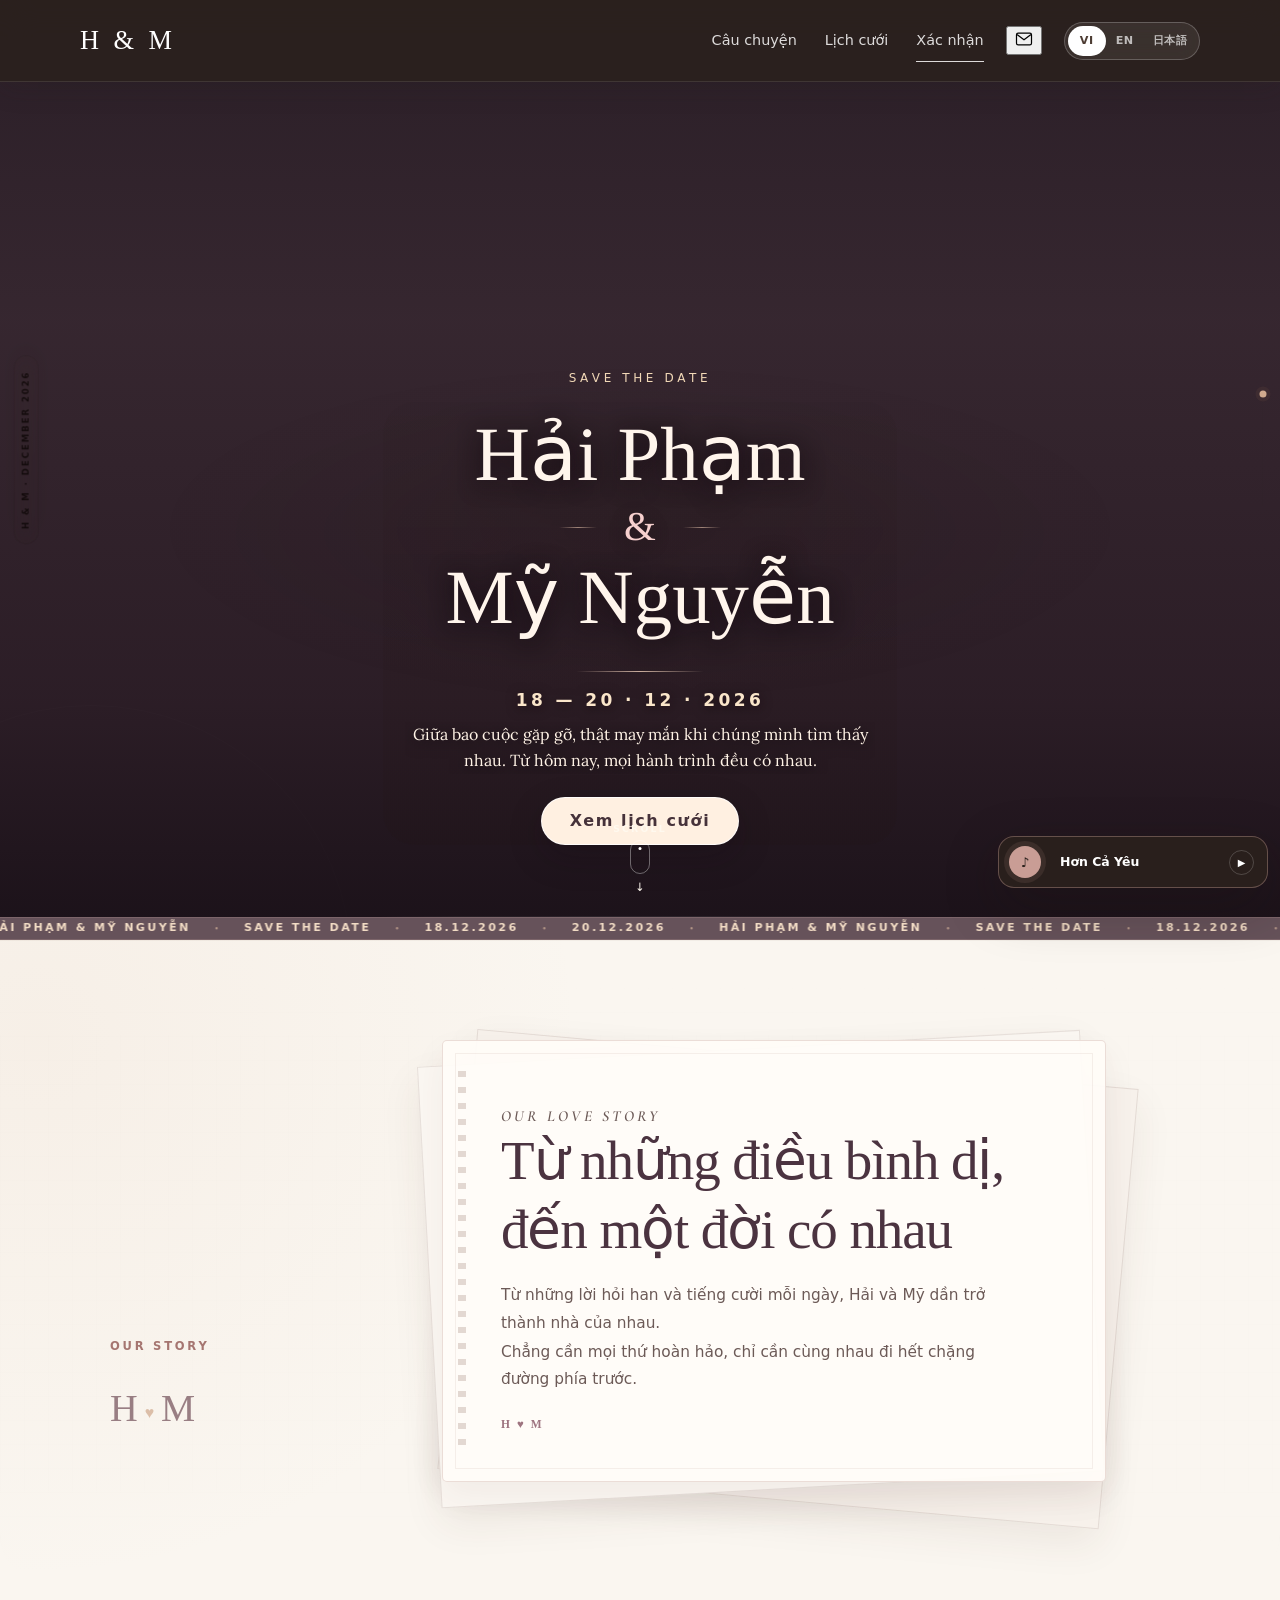
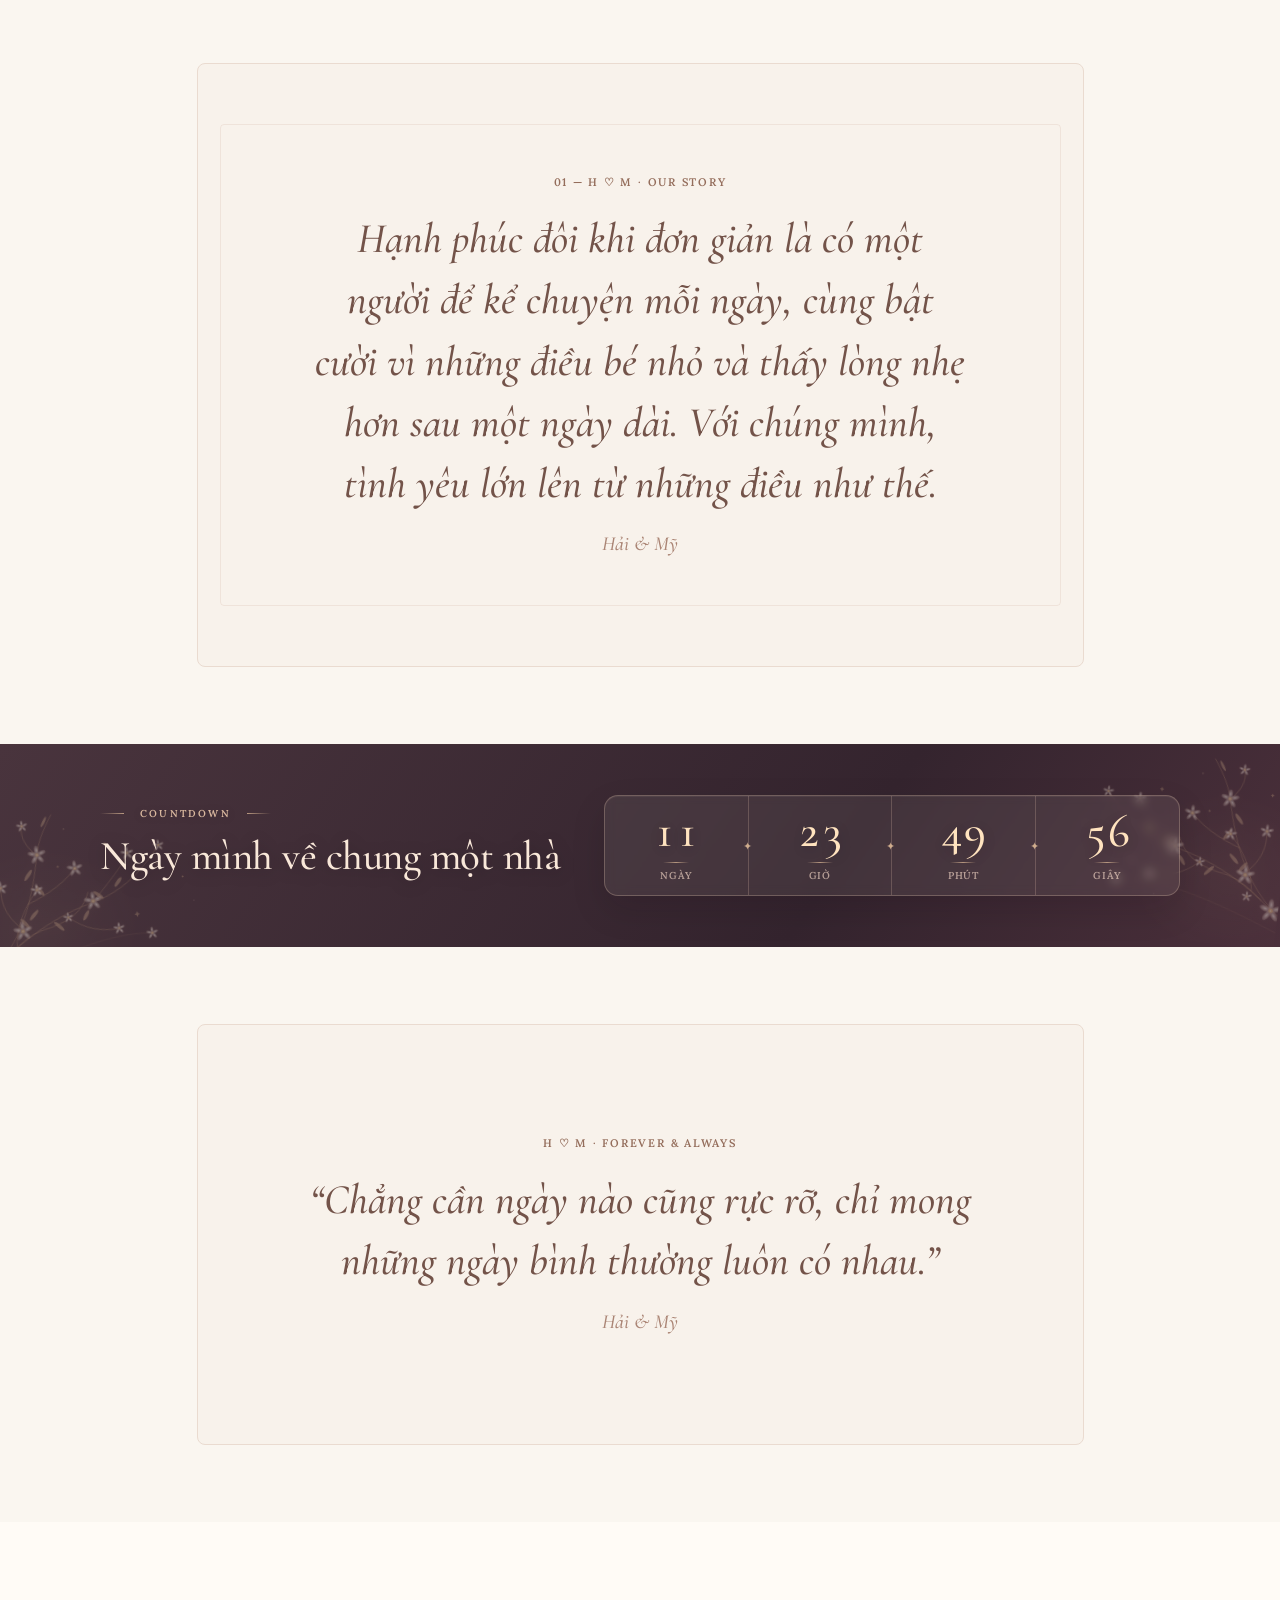
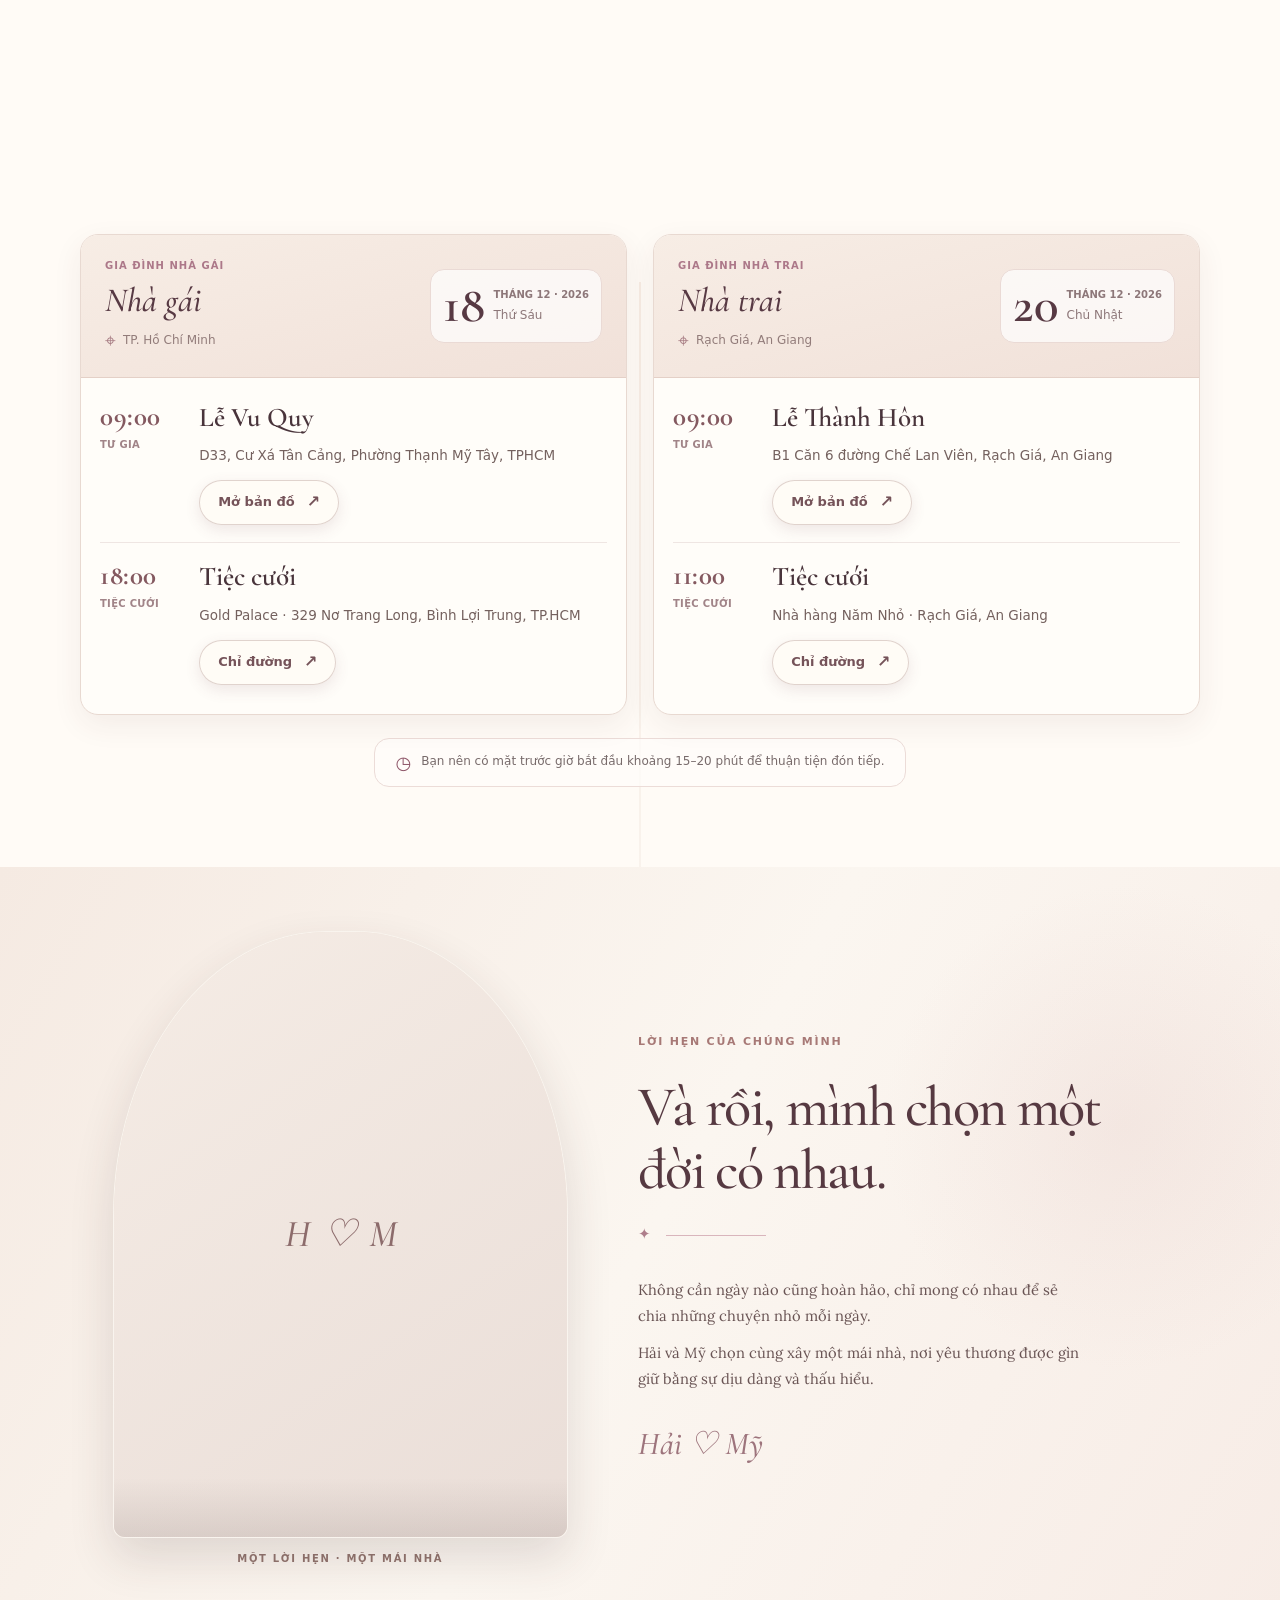
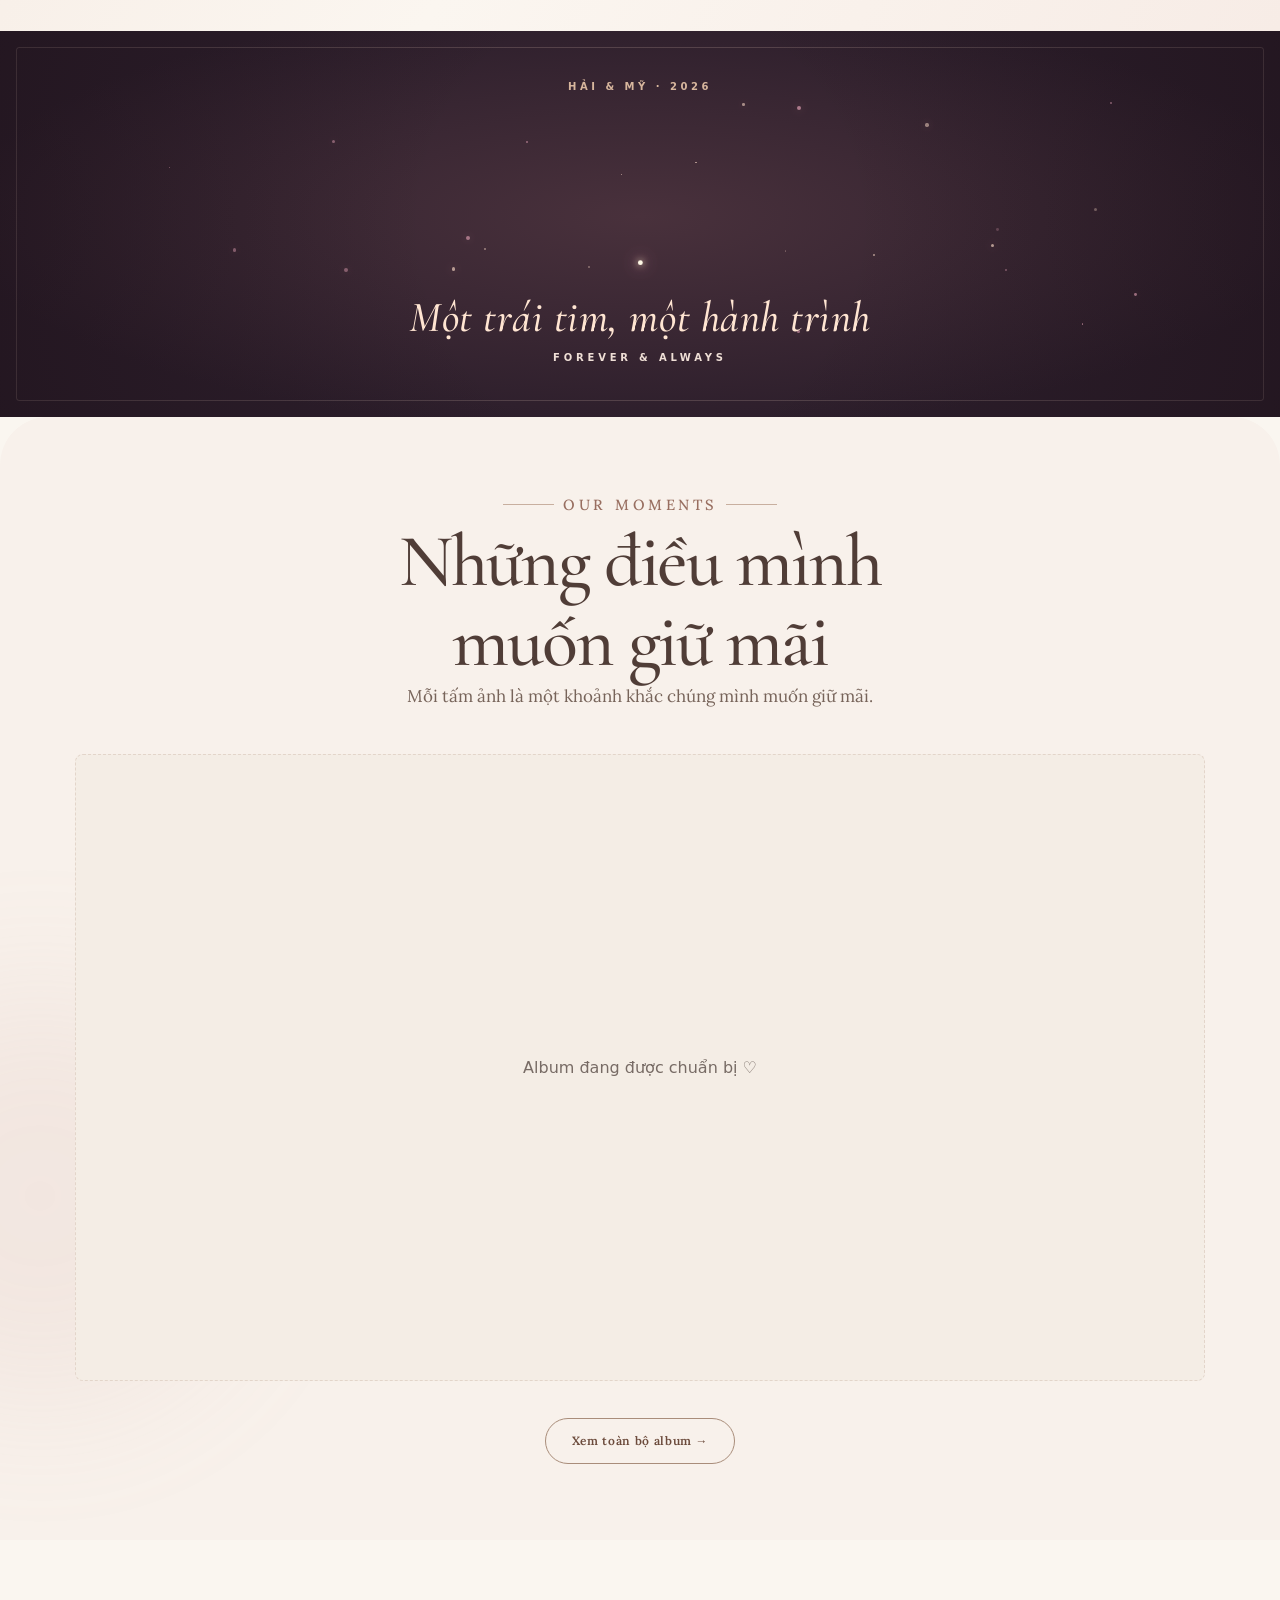
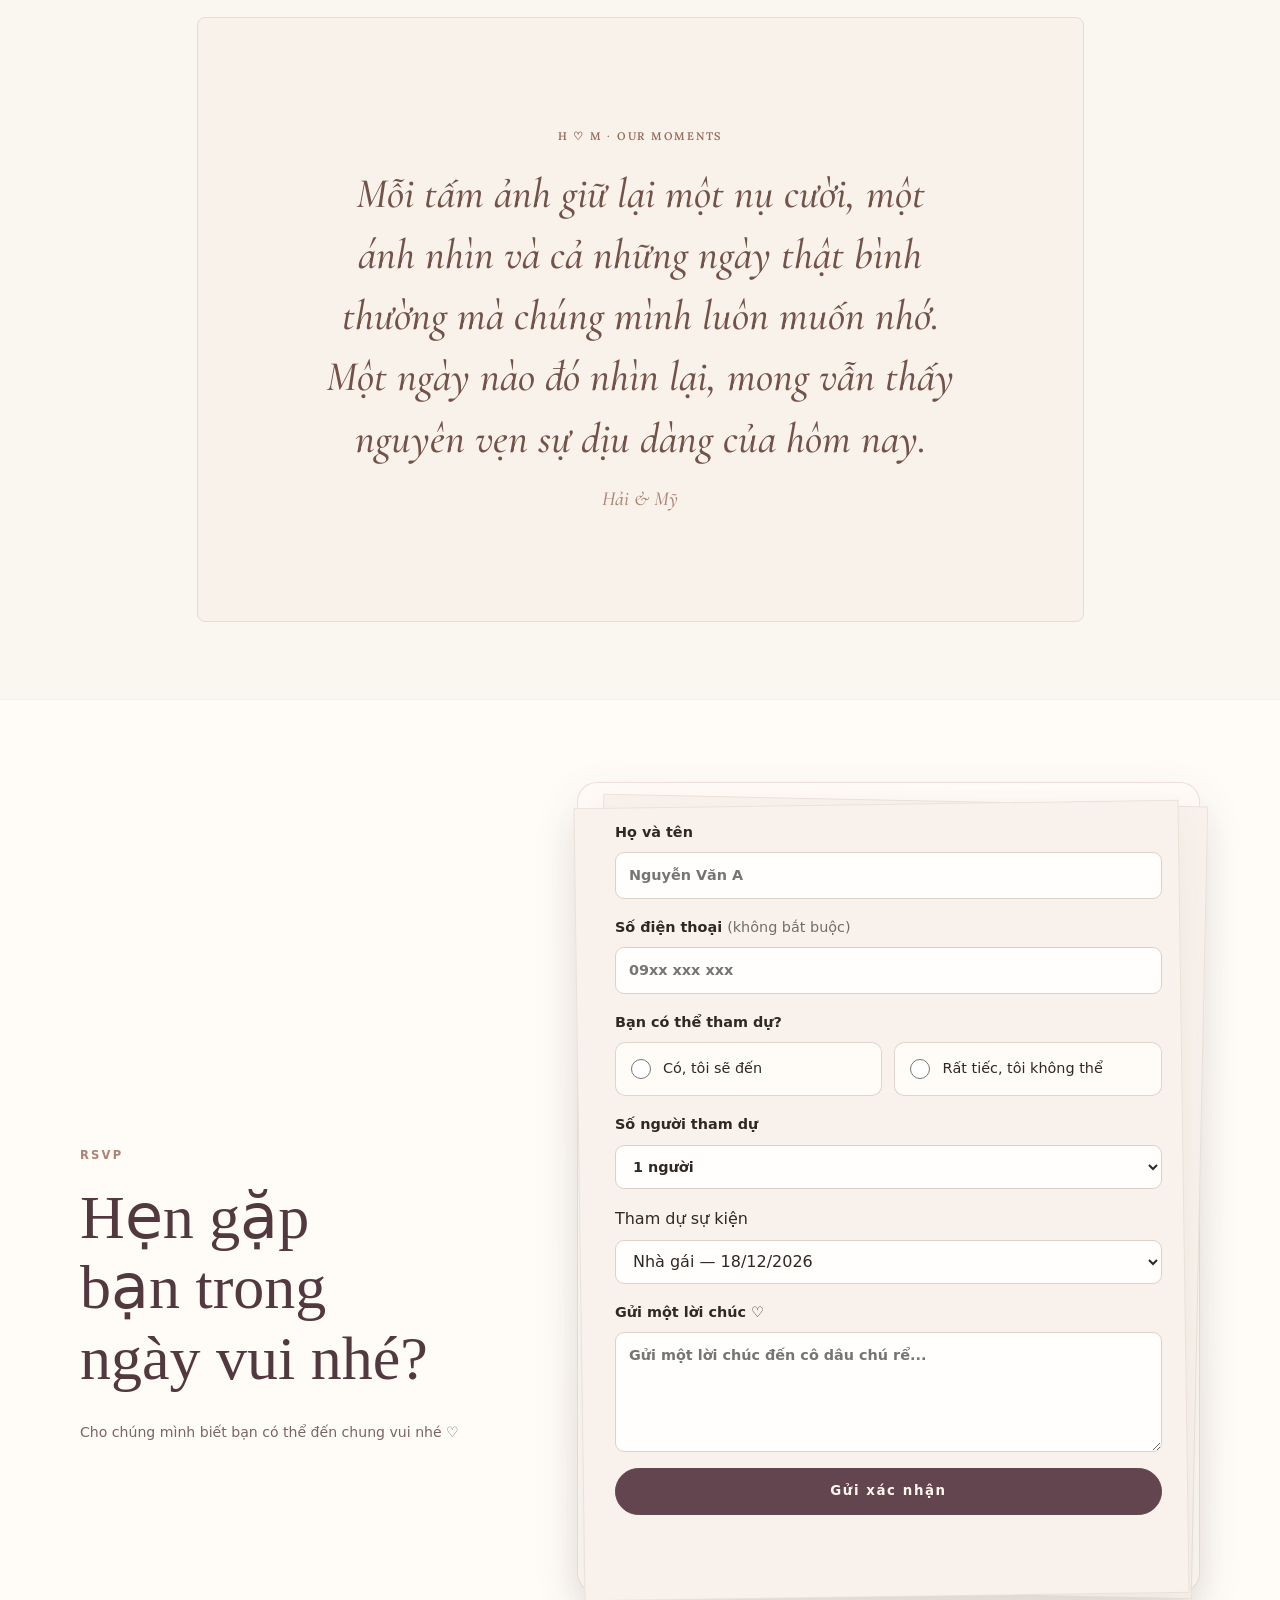
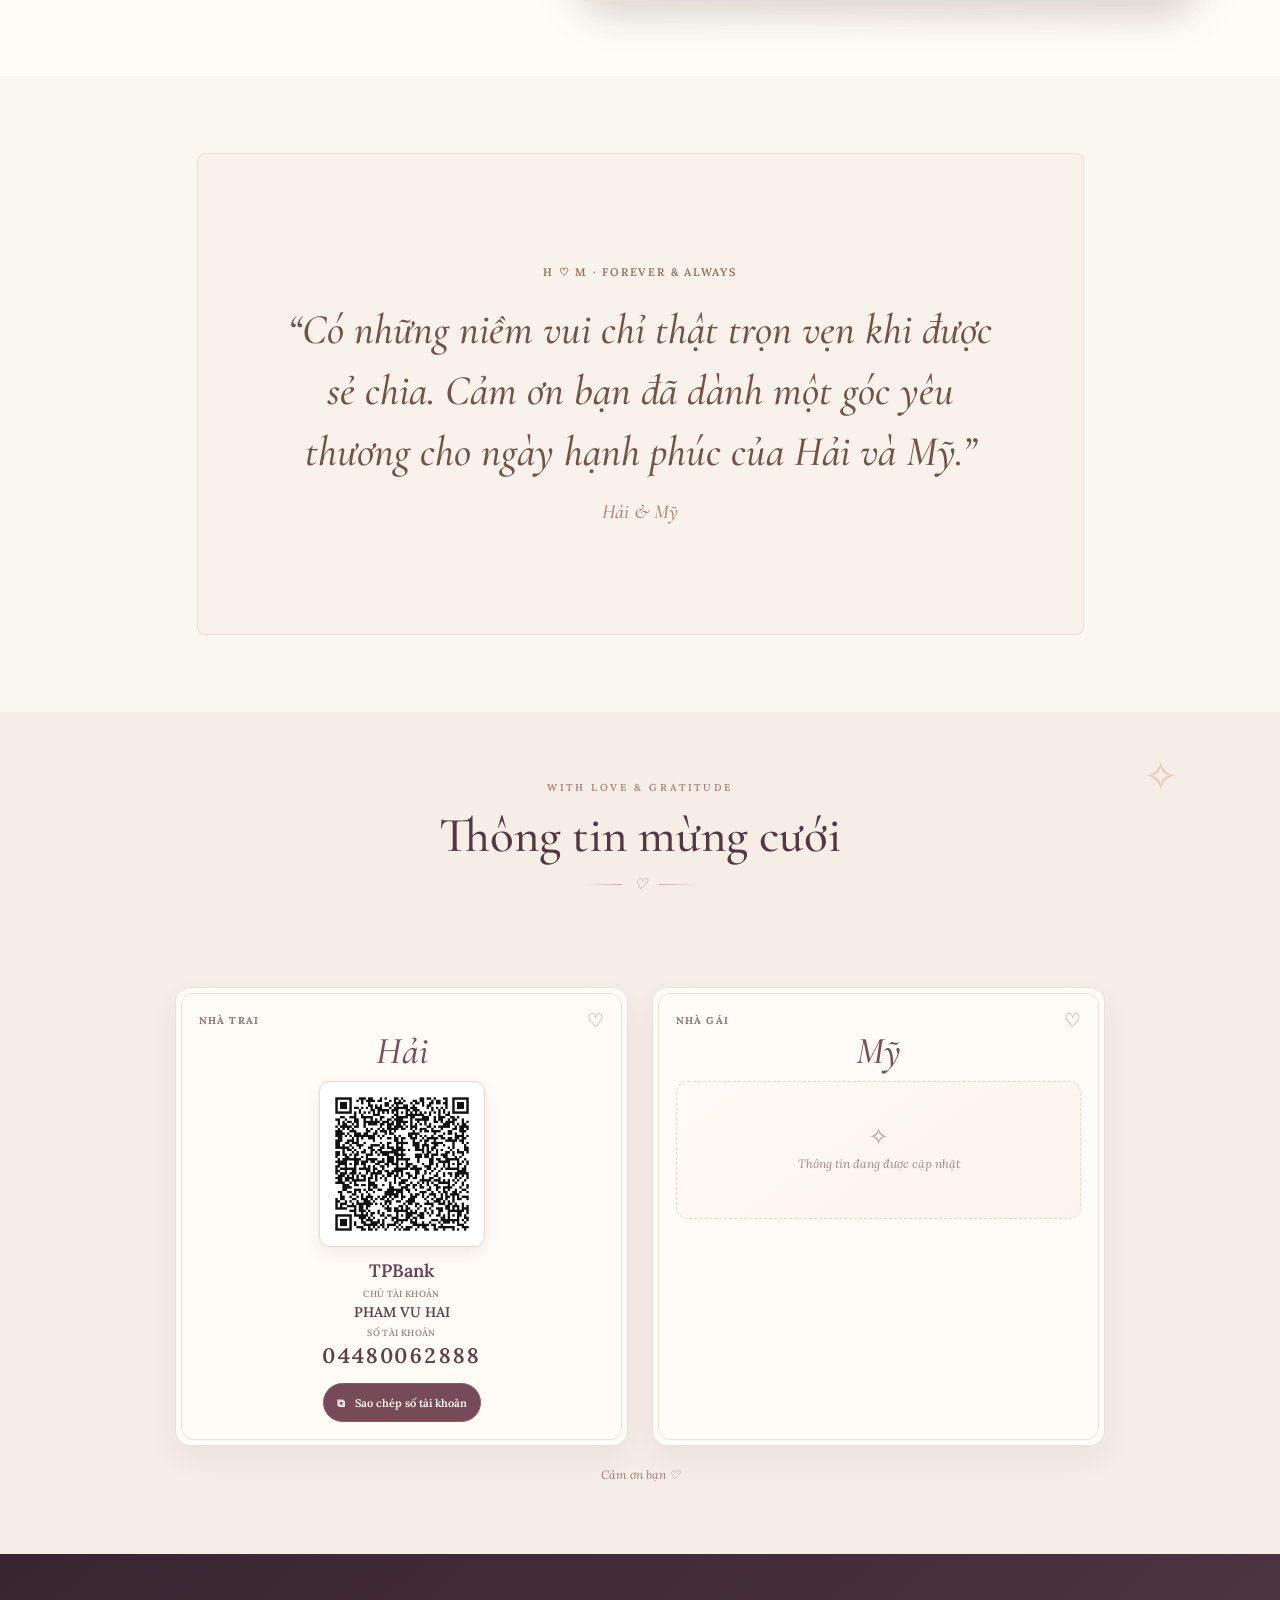
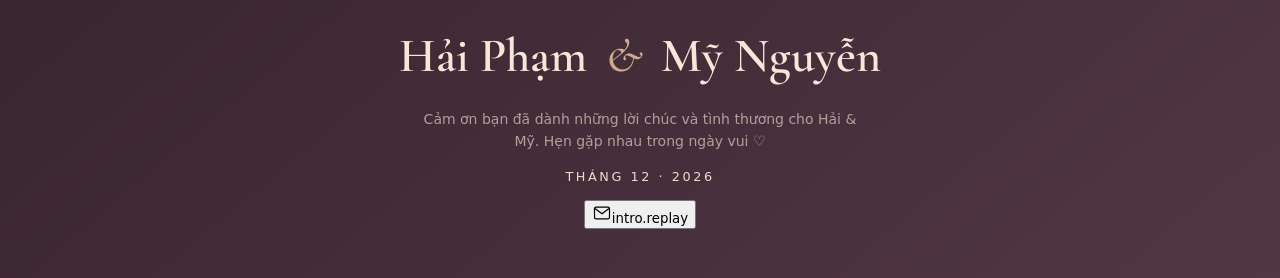
==== commit 391541d4: "feat(invitation): replay cover — index.html" ====
--- a/index.html
+++ b/index.html
@@ -109,6 +109,7 @@
           <a href="#events" data-i18n="nav.events">Lịch cưới</a>
           <a href="#rsvp" data-i18n="nav.rsvp">Xác nhận</a>
         </div>
+        <button type="button" class="nav-invite-replay" data-invite-replay data-i18n-aria="intro.replay" aria-label="Xem lại thiệp cưới" aria-controls="invitationIntro"><svg width="20" height="20" viewBox="0 0 24 24" fill="none" stroke="currentColor" stroke-width="1.45" stroke-linecap="round" stroke-linejoin="round" aria-hidden="true" focusable="false"><rect x="3" y="5" width="18" height="14" rx="2"/><path d="m4 7 8 6 8-6"/></svg></button>
         <div class="language-switcher nav-language" aria-label="Language">
           <button type="button" data-lang="vi">VI</button>
           <button type="button" data-lang="en">EN</button>
@@ -514,6 +515,7 @@
       <span class="signature-line" aria-hidden="true"></span>
       <p data-i18n="footer.thanks">Cảm ơn bạn đã dành những lời chúc và tình thương cho Hải & Mỹ. Hẹn gặp nhau trong ngày vui ♡</p>
       <p class="footer-small" data-i18n="footer.month">December 2026</p>
+      <button type="button" class="footer-invite-replay" data-invite-replay aria-controls="invitationIntro"><svg width="20" height="20" viewBox="0 0 24 24" fill="none" stroke="currentColor" stroke-width="1.45" stroke-linecap="round" stroke-linejoin="round" aria-hidden="true" focusable="false"><rect x="3" y="5" width="18" height="14" rx="2"/><path d="m4 7 8 6 8-6"/></svg><span data-i18n="intro.replay">Xem lại thiệp cưới</span></button>
     </div>
   </footer>
 
--- a/assets/css/progressive-gallery.css
+++ b/assets/css/progressive-gallery.css
@@ -111,4 +111,34 @@
 @media(max-width:680px) {
   .album-progressive-error{font-size:.69rem;padding:7px}
   .album-batch-sentinel{font-size:.72rem}
-}+}
+/* Three-chapter editorial album. Scoped to configured albums only. */
+.album-overlay-grid.has-editorial-chapters{grid-template-columns:repeat(3,minmax(0,1fr));gap:14px;grid-auto-flow:row}
+.album-editorial-chapter{grid-column:1/-1;text-align:center;padding:28px 10px 16px;border-top:1px solid rgba(153,105,111,.22);color:#79515a}
+.album-editorial-chapter:first-child{border-top:0;padding-top:8px}
+.album-editorial-chapter>span{display:block;font:600 10px/1.5 system-ui,sans-serif;letter-spacing:.18em;color:#9b7779}
+.album-editorial-chapter h3{margin:6px 0 3px;font:500 clamp(25px,4vw,39px)/1.12 "Cormorant Garamond",Georgia,serif;color:inherit}
+.album-editorial-chapter small{font:400 11px/1.5 system-ui,sans-serif;letter-spacing:.06em}
+.has-editorial-chapters .album-overlay-photo>span{padding:24px 12px 9px}
+.has-editorial-chapters .album-overlay-photo img{object-fit:contain;background:#eae0d6}
+@media(max-width:900px){.album-overlay-grid.has-editorial-chapters{grid-template-columns:repeat(2,minmax(0,1fr));gap:10px}}
+@media(max-width:680px){.album-overlay-grid.has-editorial-chapters{gap:8px}.album-editorial-chapter{padding:20px 4px 12px}.has-editorial-chapters .album-overlay-photo.size-wide,.has-editorial-chapters .album-overlay-photo.size-large{grid-column:span 2;aspect-ratio:3/2}.has-editorial-chapters .album-overlay-photo>span{padding:20px 8px 7px}}
+
+/* Balanced editorial rows. Mixed CMS size flags no longer create blank cells.
+   Thumbnails fill their cards; original uncropped photos remain in lightbox. */
+#albumOverlayGrid.album-balanced-grid{grid-template-columns:repeat(6,minmax(0,1fr));grid-auto-flow:row;align-items:stretch;gap:12px}
+#albumOverlayGrid.album-balanced-grid>.album-overlay-photo{grid-column:span 2;aspect-ratio:4/5;width:100%;height:auto;min-height:0;border-radius:14px}
+#albumOverlayGrid.album-balanced-grid>.album-tail-three-half{grid-column:span 3;aspect-ratio:4/3}
+#albumOverlayGrid.album-balanced-grid>.album-tail-three-full{grid-column:span 6;aspect-ratio:3/2}
+#albumOverlayGrid.album-balanced-grid .album-overlay-photo img{object-fit:cover;object-position:center}
+#albumOverlayGrid.album-balanced-grid>.album-editorial-chapter,#albumOverlayGrid.album-balanced-grid>.album-batch-sentinel{grid-column:1/-1}
+@media(max-width:900px){
+ #albumOverlayGrid.album-balanced-grid{grid-template-columns:repeat(2,minmax(0,1fr));gap:8px}
+ #albumOverlayGrid.album-balanced-grid>.album-overlay-photo{grid-column:span 1;aspect-ratio:4/5;border-radius:12px}
+ #albumOverlayGrid.album-balanced-grid>.album-tail-two-full{grid-column:span 2;aspect-ratio:3/2}
+}
+@media(max-width:680px){
+ #albumOverlay .album-overlay-header h2{font-size:clamp(1.35rem,6.2vw,1.8rem)!important;line-height:1.12!important}
+ #albumOverlay .album-overlay-header{padding-bottom:10px!important;gap:10px!important}
+ #albumOverlay .album-overlay-header .eyebrow{font-size:10px!important;margin-bottom:6px!important}
+}
--- a/assets/css/mobile-editorial.css
+++ b/assets/css/mobile-editorial.css
@@ -296,3 +296,257 @@
   .hero.hero-v5 .hero-copy>.btn.btn-primary,
   #events .v3-event-switch button { animation:none!important; transition:none!important; }
 }
+
+/* V27 — repeatable editorial chapters and scroll-safe photo interaction. */
+:is([data-collage-slot="story"],[data-collage-slot="moments"]) img[data-story-photo]{
+  cursor:zoom-in;outline-offset:-4px;
+}
+:is([data-collage-slot="story"],[data-collage-slot="moments"]) img[data-story-photo]:focus-visible{
+  outline:2px solid #b88978;
+}
+[data-collage-slot="story"] .v3-story-copy{
+  position:relative;
+}
+[data-collage-slot="story"] .v3-story-copy::after{
+  content:"";position:absolute;inset:12px;border:1px solid rgba(184,137,120,.24);
+  border-radius:4px;pointer-events:none;opacity:.6;
+}
+[data-collage-slot="moments"] .v3-film-images img:nth-child(3){
+  object-fit:contain!important;background:#efe6dc;
+}
+@media (hover:hover) and (pointer:fine) and (prefers-reduced-motion:no-preference){
+  html:not([data-motion="minimal"]):not([data-motion="off"]) :is([data-collage-slot="story"],[data-collage-slot="moments"]) img[data-story-photo]{
+    transition:filter .35s ease,scale .45s ease;
+  }
+  html:not([data-motion="minimal"]):not([data-motion="off"]) :is([data-collage-slot="story"],[data-collage-slot="moments"]) img[data-story-photo]:hover{
+    filter:brightness(1.045);scale:1.025;
+  }
+}
+
+/* Mobile portrait Hero: fill the first visible viewport with a compact bottom overlay.
+   The class is enabled only when a dedicated published portrait resolves. */
+@media(max-width:767px) and (orientation:portrait){
+  #home.hero.hero-v5.mobile-photo-first{
+    position:relative!important;display:block!important;box-sizing:border-box!important;
+    min-height:100vh!important;height:100vh!important;min-height:100svh!important;height:100svh!important;
+    max-height:none!important;margin:0!important;padding:0!important;background:#382b2e!important;
+    color:#fff6e9!important;overflow:hidden!important;
+  }
+  #home.hero.mobile-photo-first::before,#home.hero.mobile-photo-first::after{display:none!important}
+  #home.hero.hero-v5.mobile-photo-first > .hero-full-photo,
+  #home.hero.hero-v5.mobile-photo-first > .hero-overlay{
+    position:absolute!important;inset:0!important;width:100%!important;height:100%!important;
+    min-height:0!important;max-height:none!important;margin:0!important;padding:0!important;
+    transform:none!important;translate:none!important;scale:none!important;
+  }
+  /* Only the dedicated phone Hero uses edge-to-edge cover. Preserve the
+     uncropped desktop/tablet Hero and original images in the album. */
+  #home.hero.mobile-photo-first .v6-center-panel .v6-center-image{
+    object-fit:cover!important;object-position:50% 15%!important;
+  }
+  #home.hero.mobile-photo-first .v6-center-panel .v6-center-underlay{visibility:hidden!important}
+  #home.hero.mobile-photo-first .hero-overlay{
+    background:linear-gradient(180deg,transparent 0%,transparent 35%,rgba(25,16,22,.12) 52%,rgba(25,16,22,.54) 76%,rgba(25,16,22,.86) 100%)!important;
+  }
+  #home.hero.hero-v5.mobile-photo-first > .hero-content{
+    display:block!important;position:absolute!important;inset:0!important;
+    min-height:0!important;height:100%!important;max-height:none!important;
+    width:100%!important;max-width:none!important;padding:0!important;margin:0!important;
+    box-sizing:border-box!important;transform:none!important;translate:none!important;scale:none!important;
+  }
+  #home.hero.mobile-photo-first .hero-copy{
+    position:absolute!important;inset:auto 0 0!important;display:flex!important;flex:0 0 auto!important;flex-direction:column!important;
+    justify-content:flex-end!important;align-items:center!important;
+    width:100%!important;max-width:none!important;min-height:0!important;
+    box-sizing:border-box!important;height:auto!important;padding:0 16px max(22px,env(safe-area-inset-bottom))!important;margin:0!important;gap:0!important;
+    color:#fff6e9!important;transform:none!important;translate:none!important;scale:none!important;background:transparent!important;
+    box-shadow:none!important;text-align:center!important;max-height:calc(100% - 64px)!important;overflow-y:auto!important;
+  }
+  #home.hero.mobile-photo-first .hero-mobile-title{
+    display:flex;flex-direction:column;align-items:center;justify-content:flex-end;
+    box-sizing:border-box;flex:none;width:100%;height:auto;min-height:0;
+    padding:0;color:#fff6e9;
+  }
+  #home.hero.mobile-photo-first .hero-mobile-title>.eyebrow{
+    color:#f9e5c9!important;font-size:9px!important;letter-spacing:.25em!important;
+    margin:0 0 4px!important;text-shadow:0 1px 8px #37252b!important;
+  }
+  #home.hero.mobile-photo-first .hero-couple-names{
+    margin:0 auto!important;padding:0!important;gap:0!important;
+    max-width:100%!important;line-height:1!important;justify-items:center!important;
+    text-align:center!important;color:#fff6e9!important;
+  }
+  #home.hero.mobile-photo-first .hero-couple-names .hero-name-fit-text{
+    font-size:min(var(--hero-fit-size,32px),clamp(26px,7.5vw,35px))!important;
+    padding:.04em .09em .06em!important;line-height:1.04!important;
+    text-shadow:0 2px 12px #291a24!important;
+  }
+  #home.hero.mobile-photo-first .hero-couple-names .hero-amp{
+    margin:0!important;line-height:.78!important;
+  }
+  #home.hero.mobile-photo-first .hero-couple-names .hero-amp-text{font-size:20px!important}
+  #home.hero.mobile-photo-first .hero-date{
+    color:#fff1d9!important;font-size:clamp(10px,2.9vw,12px)!important;
+    letter-spacing:.10em!important;line-height:1.35!important;margin:7px auto 0!important;
+    text-shadow:0 1px 8px #2b1c26!important;
+  }
+  #home.hero.mobile-photo-first .hero-date::before{display:none!important}
+  #home.hero.mobile-photo-first .hero-note{
+    max-width:36ch!important;width:100%!important;
+    font-size:clamp(12px,3.3vw,14px)!important;line-height:1.48!important;
+    color:#fff3e6!important;text-shadow:0 1px 6px #241820!important;
+    margin:8px auto 11px!important;
+  }
+  #home.hero.mobile-photo-first .hero-guest-greeting{
+    color:#fff3e6!important;text-shadow:0 1px 6px #241820!important;margin:0 0 8px!important;
+  }
+  #home.hero.mobile-photo-first .hero-copy>.btn.btn-primary{
+    min-height:46px!important;margin:0 auto!important;padding:12px 24px!important;
+    background:#fff0e1!important;color:#503740!important;border:1px solid rgba(255,255,255,.8)!important;
+    box-shadow:0 5px 14px rgba(25,16,22,.18)!important;text-shadow:none!important;
+  }
+  #home.hero.mobile-photo-first .hero-copy::before{display:none!important}
+  #home.hero.mobile-photo-first .scroll-curiosity,#home.hero.mobile-photo-first .hero-curtain{display:none!important}
+}
+
+@media(max-width:767px) and (orientation:portrait) and (max-height:650px){
+ #home.hero.mobile-photo-first .hero-copy{padding-bottom:12px!important}
+ #home.hero.mobile-photo-first .hero-couple-names .hero-name-fit-text{font-size:min(var(--hero-fit-size,26px),clamp(21px,6.8vw,29px))!important}
+ #home.hero.mobile-photo-first .hero-couple-names .hero-amp{min-height:12px!important}
+ #home.hero.mobile-photo-first .hero-couple-names .hero-amp-text{font-size:15px!important}
+ #home.hero.mobile-photo-first .hero-note{font-size:12px!important;line-height:1.35!important;margin:6px auto 8px!important}
+ #home.hero.mobile-photo-first .hero-date{margin:4px auto 0!important}
+ #home.hero.mobile-photo-first .hero-copy>.btn.btn-primary{padding:8px 18px!important;min-height:44px!important}
+}
+
+/* Three-location mobile editorial opening. Only the portrait Hero changes. */
+@media(max-width:767px) and (orientation:portrait){
+ body:has(#home.mobile-photo-first) .nav.nav-hero-active{background:linear-gradient(180deg,rgba(38,25,27,.72),rgba(38,25,27,.24))!important;box-shadow:none!important;border-bottom-color:rgba(255,255,255,.12)!important;backdrop-filter:blur(3px);-webkit-backdrop-filter:blur(3px)}
+ #home.hero.mobile-photo-first .hero-overlay{background:linear-gradient(180deg,rgba(28,18,22,.12) 0%,transparent 20%,transparent 40%,rgba(25,16,22,.08) 50%,rgba(25,16,22,.5) 76%,rgba(25,16,22,.83) 100%)!important}
+ #home.hero.mobile-photo-first .v6-center-panel .v6-center-image{object-position:50% 30%!important}
+ #home.hero.mobile-photo-first .hero-copy{padding-bottom:max(13px,env(safe-area-inset-bottom))!important}
+ #home.hero.mobile-photo-first .hero-note{max-width:35ch!important;font-size:clamp(12px,3.2vw,13px)!important;line-height:1.4!important;margin:7px auto 10px!important}
+ #home.hero.mobile-photo-first .hero-couple-names .hero-amp{min-height:12px!important}
+ #home.hero.mobile-photo-first .mobile-hero-controls{display:flex;justify-content:center;align-items:center;gap:3px;height:28px;flex:none;margin-top:4px}
+ #home.hero.mobile-photo-first .mobile-hero-controls button{border:0;background:transparent;color:#fff4e6;padding:0;min-width:30px;height:28px;display:grid;place-items:center;cursor:pointer;touch-action:manipulation}
+ #home.hero.mobile-photo-first .mobile-hero-controls button[data-mobile-slide]::before{content:"";width:6px;height:6px;border:1px solid #fff4e6;border-radius:50%;background:transparent;opacity:.8;transition:width .25s ease,background .25s ease}
+ #home.hero.mobile-photo-first .mobile-hero-controls button[data-mobile-slide].is-active::before{width:17px;border-radius:8px;background:#fff4e6;opacity:1}
+ #home.hero.mobile-photo-first .mobile-hero-controls button[data-mobile-pause]{font:600 11px/1 system-ui;opacity:.9}
+ #home.hero.mobile-photo-first .mobile-hero-controls button[hidden]{display:none!important}
+ #home.hero.mobile-photo-first .mobile-hero-controls button:focus-visible{outline:1px solid white;outline-offset:1px;border-radius:6px}
+}
+@media(max-width:767px) and (orientation:portrait) and (max-height:650px){
+ #home.hero.mobile-photo-first .hero-copy{padding-bottom:8px!important}
+ #home.hero.mobile-photo-first .hero-note{font-size:11px!important;line-height:1.35!important;margin:5px auto 7px!important}
+ #home.hero.mobile-photo-first .mobile-hero-controls{height:24px;margin-top:2px}
+}
+
+/* Mobile regression fixes: one sticky Album header, no overlapping filters,
+   independent photo controls and safe-area-aware touch targets. */
+@media (max-width: 1023px) {
+  body.gallery-overlay-open #musicDock,
+  body.photo-lightbox-open #musicDock {
+    opacity:0!important; visibility:hidden!important; pointer-events:none!important;
+  }
+  #albumOverlay { z-index:3500!important; }
+  #photoLightbox { z-index:4400!important; }
+}
+@media (max-width: 767px) {
+  #albumOverlay {
+    padding:0!important;
+    overscroll-behavior:contain;
+    scroll-padding-top:84px;
+  }
+  #albumOverlay .album-overlay-shell {
+    width:100%!important;
+    box-sizing:border-box!important;
+    padding:0 max(8px,env(safe-area-inset-right)) max(20px,env(safe-area-inset-bottom)) max(8px,env(safe-area-inset-left))!important;
+  }
+  #albumOverlay .album-overlay-header {
+    position:sticky!important; top:0!important; z-index:8!important;
+    display:grid!important; grid-template-columns:minmax(0,1fr) 44px!important;
+    align-items:center!important; gap:8px!important;
+    padding:calc(8px + env(safe-area-inset-top)) 4px 8px!important;
+    margin:0!important; background:#faf6f2!important;
+    border-bottom:1px solid rgba(111,75,60,.12);
+    backdrop-filter:none!important; -webkit-backdrop-filter:none!important;
+  }
+  #albumOverlay .album-overlay-header>div { min-width:0!important; }
+  #albumOverlay .album-overlay-header .eyebrow {
+    font-size:9px!important; line-height:1.3!important;
+    letter-spacing:.17em!important; margin:0 0 3px!important;
+  }
+  #albumOverlay .album-overlay-header h2 {
+    font-size:clamp(17px,4.8vw,22px)!important;
+    line-height:1.2!important; letter-spacing:-.025em!important;
+    margin:0!important; overflow-wrap:anywhere; text-wrap:wrap;
+  }
+  #albumOverlay #albumOverlayClose {
+    width:44px!important; height:44px!important; min-width:44px!important;
+    padding:0!important; font-size:28px!important; box-shadow:none!important;
+    border:1px solid rgba(111,75,60,.10);
+  }
+  /* Filters scroll with the content; never stick underneath a variable-height
+     multilingual header using an unrelated navigation height. */
+  #albumOverlay .album-overlay-filters {
+    position:static!important; top:auto!important; z-index:auto!important;
+    box-sizing:border-box!important; margin:0 0 8px!important;
+    padding:7px 2px!important; gap:6px!important;
+    background:transparent!important; backdrop-filter:none!important;
+    -webkit-backdrop-filter:none!important;
+  }
+  #albumOverlay .album-overlay-filters[hidden] { display:none!important; }
+  #albumOverlay .album-filter-btn {
+    min-height:44px!important; padding:6px 12px!important;
+    font-size:12px!important; white-space:nowrap;
+  }
+  #albumOverlay #albumOverlayGrid { gap:8px!important; }
+  #albumOverlay #albumOverlayGrid>.album-overlay-photo { border-radius:10px!important; }
+  #albumOverlay #albumOverlayGrid .album-overlay-photo>span {
+    padding:24px 8px 8px!important;
+    background:linear-gradient(transparent,rgba(24,18,15,.59))!important;
+  }
+  #albumOverlay #albumOverlayGrid .album-overlay-photo strong {
+    font-size:clamp(12px,3.5vw,14px)!important;
+    line-height:1.25!important; overflow-wrap:anywhere;
+  }
+  /* Preserve the balanced two-column thumbnails and their tail-row logic.
+     Original aspect ratios remain available in the detail viewer. */
+  #photoLightbox {
+    box-sizing:border-box!important;
+    padding:calc(56px + env(safe-area-inset-top)) max(8px,env(safe-area-inset-right)) calc(10px + env(safe-area-inset-bottom)) max(8px,env(safe-area-inset-left))!important;
+  }
+  #photoLightbox .photo-lightbox-figure {
+    width:100%!important; height:100%!important;
+    max-width:100%!important; min-height:0!important;
+    grid-template-rows:minmax(0,1fr) auto!important; gap:7px!important;
+  }
+  #photoLightbox .photo-lightbox-stage { max-height:none!important; }
+  #photoLightbox #photoLightboxImage {
+    max-width:100%!important; max-height:100%!important;
+    object-fit:contain!important;
+  }
+  #photoLightbox .photo-lightbox-figure figcaption {
+    box-sizing:border-box!important; width:100%!important;
+    padding:0 50px!important; margin:0!important;
+    max-height:35dvh; overflow-y:auto; overflow-wrap:anywhere;
+  }
+  #photoLightbox :is(.photo-lightbox-close,.photo-lightbox-zoom,.photo-lightbox-nav) {
+    width:44px!important; height:44px!important; min-width:44px!important;
+    touch-action:manipulation; z-index:10!important;
+  }
+  #photoLightbox .photo-lightbox-nav {
+    top:auto!important; bottom:calc(10px + env(safe-area-inset-bottom))!important;
+    transform:none!important;
+  }
+  #photoLightbox .photo-lightbox-prev { left:max(6px,env(safe-area-inset-left))!important; }
+  #photoLightbox .photo-lightbox-next { right:max(6px,env(safe-area-inset-right))!important; }
+  .nav .nav-language button { min-height:44px!important; }
+  #home.hero.mobile-photo-first .mobile-hero-controls button { min-width:44px!important; }
+  #rsvp .rsvp-form :is(input,select,textarea) { min-width:0!important; }
+  #weddingGifts .wedding-gift-fields>div strong { overflow-wrap:anywhere; }
+  #weddingGifts .wedding-gift-qr { max-width:100%!important; }
+}
+@media (max-width: 767px) and (orientation:landscape) and (max-height:500px) {
+  #photoLightbox .photo-lightbox-figure figcaption { max-height:30dvh; }
+}
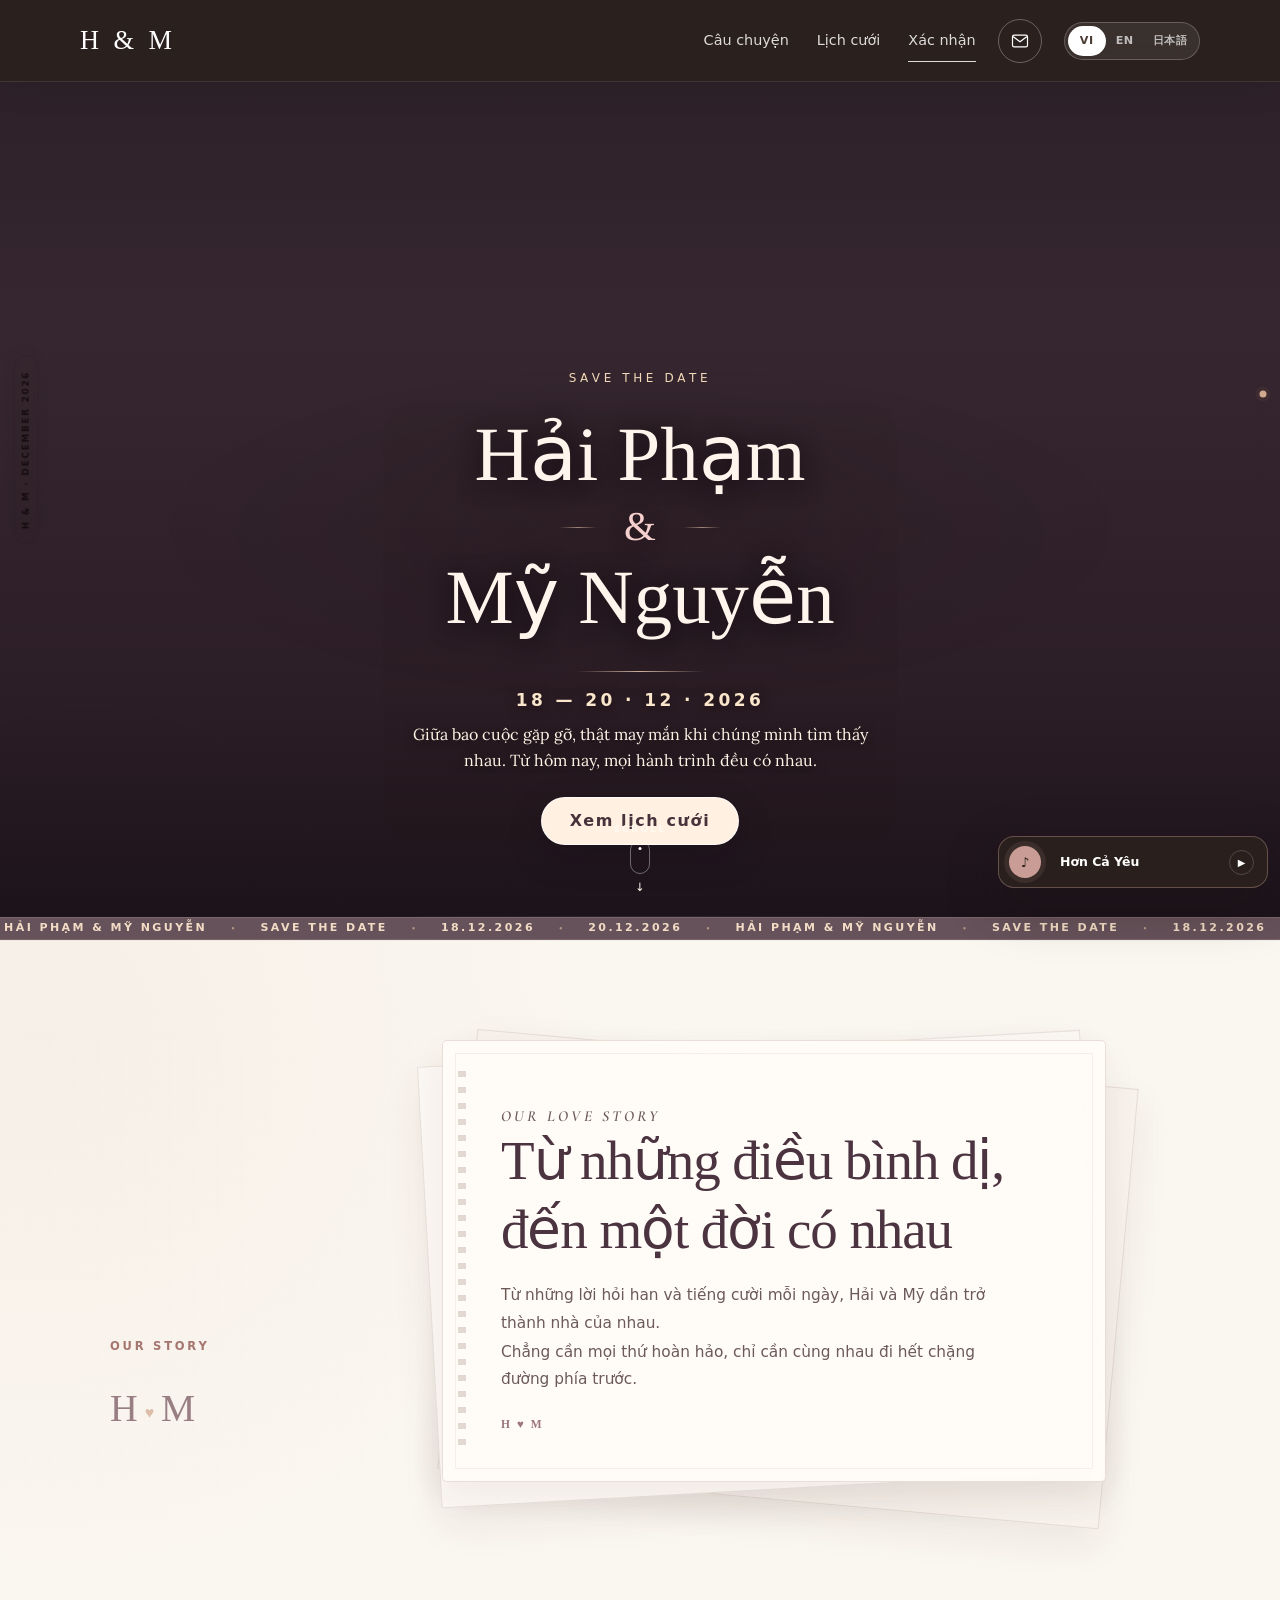
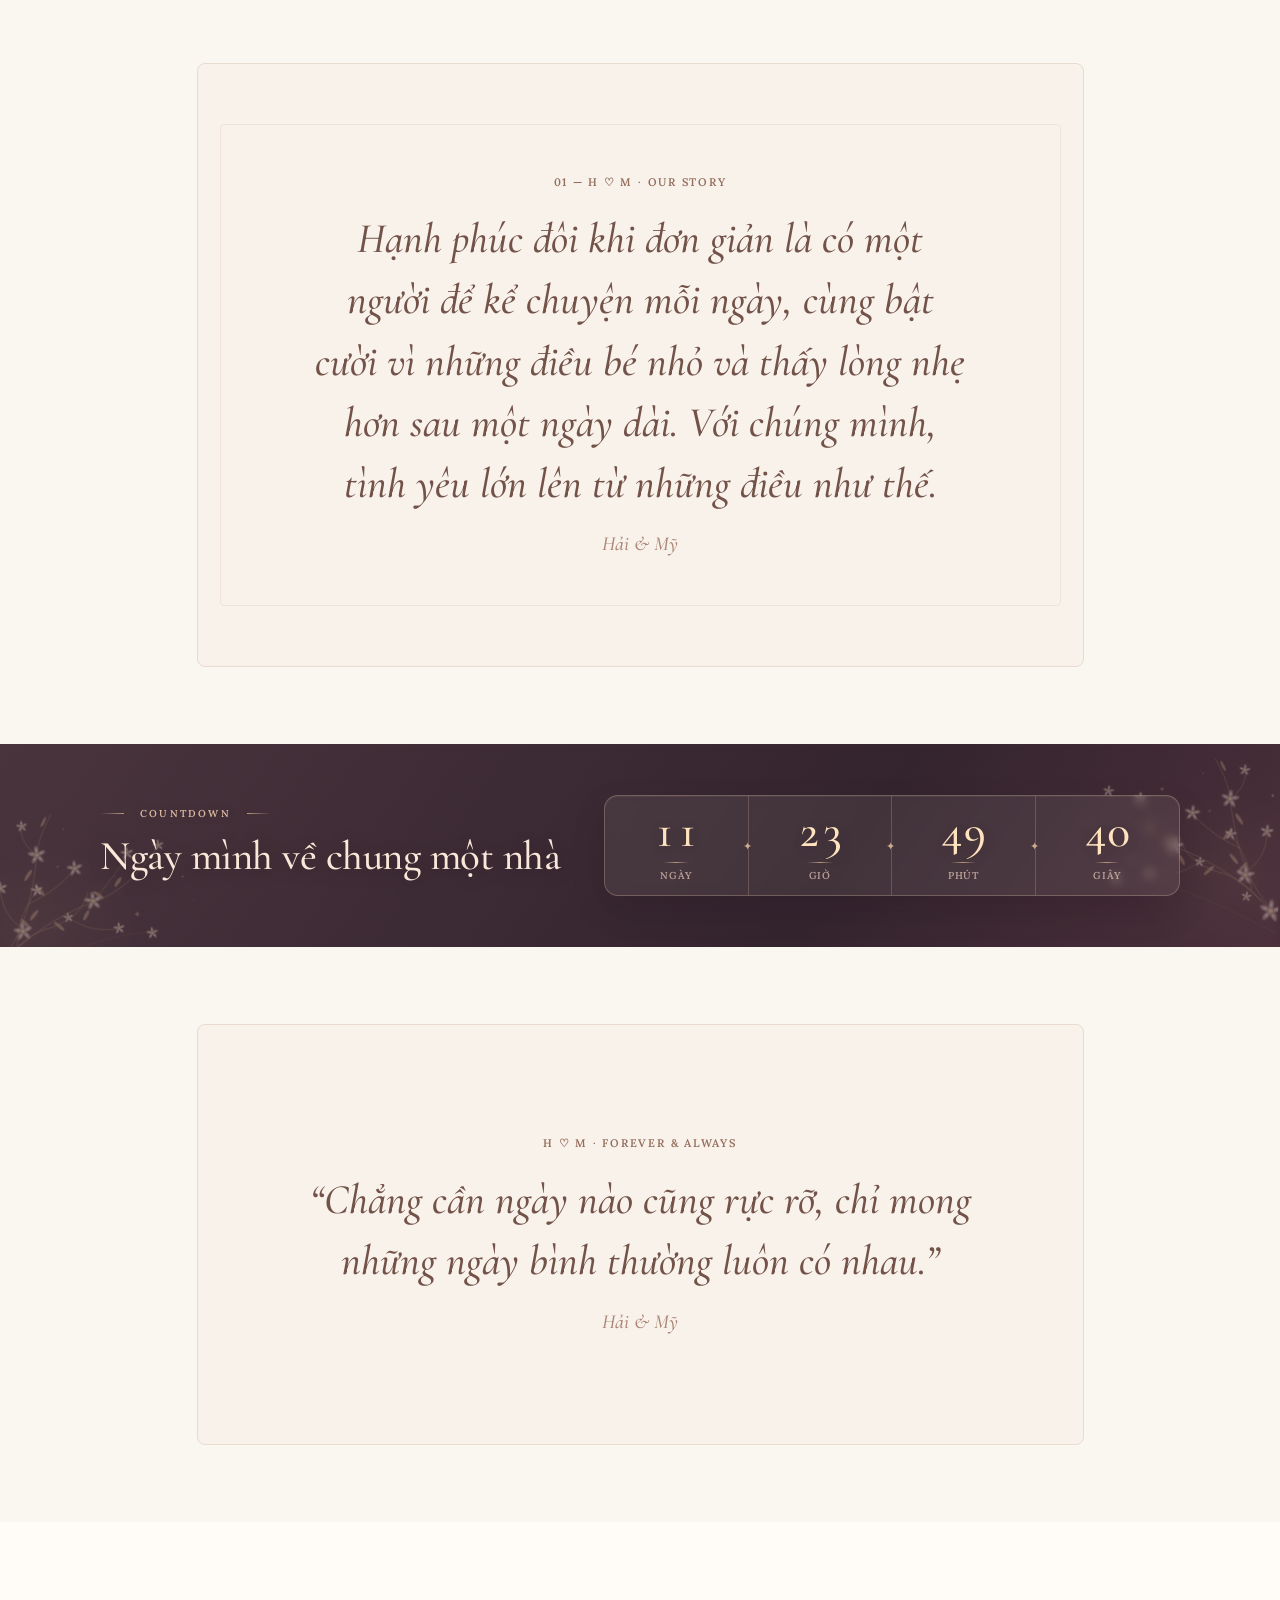
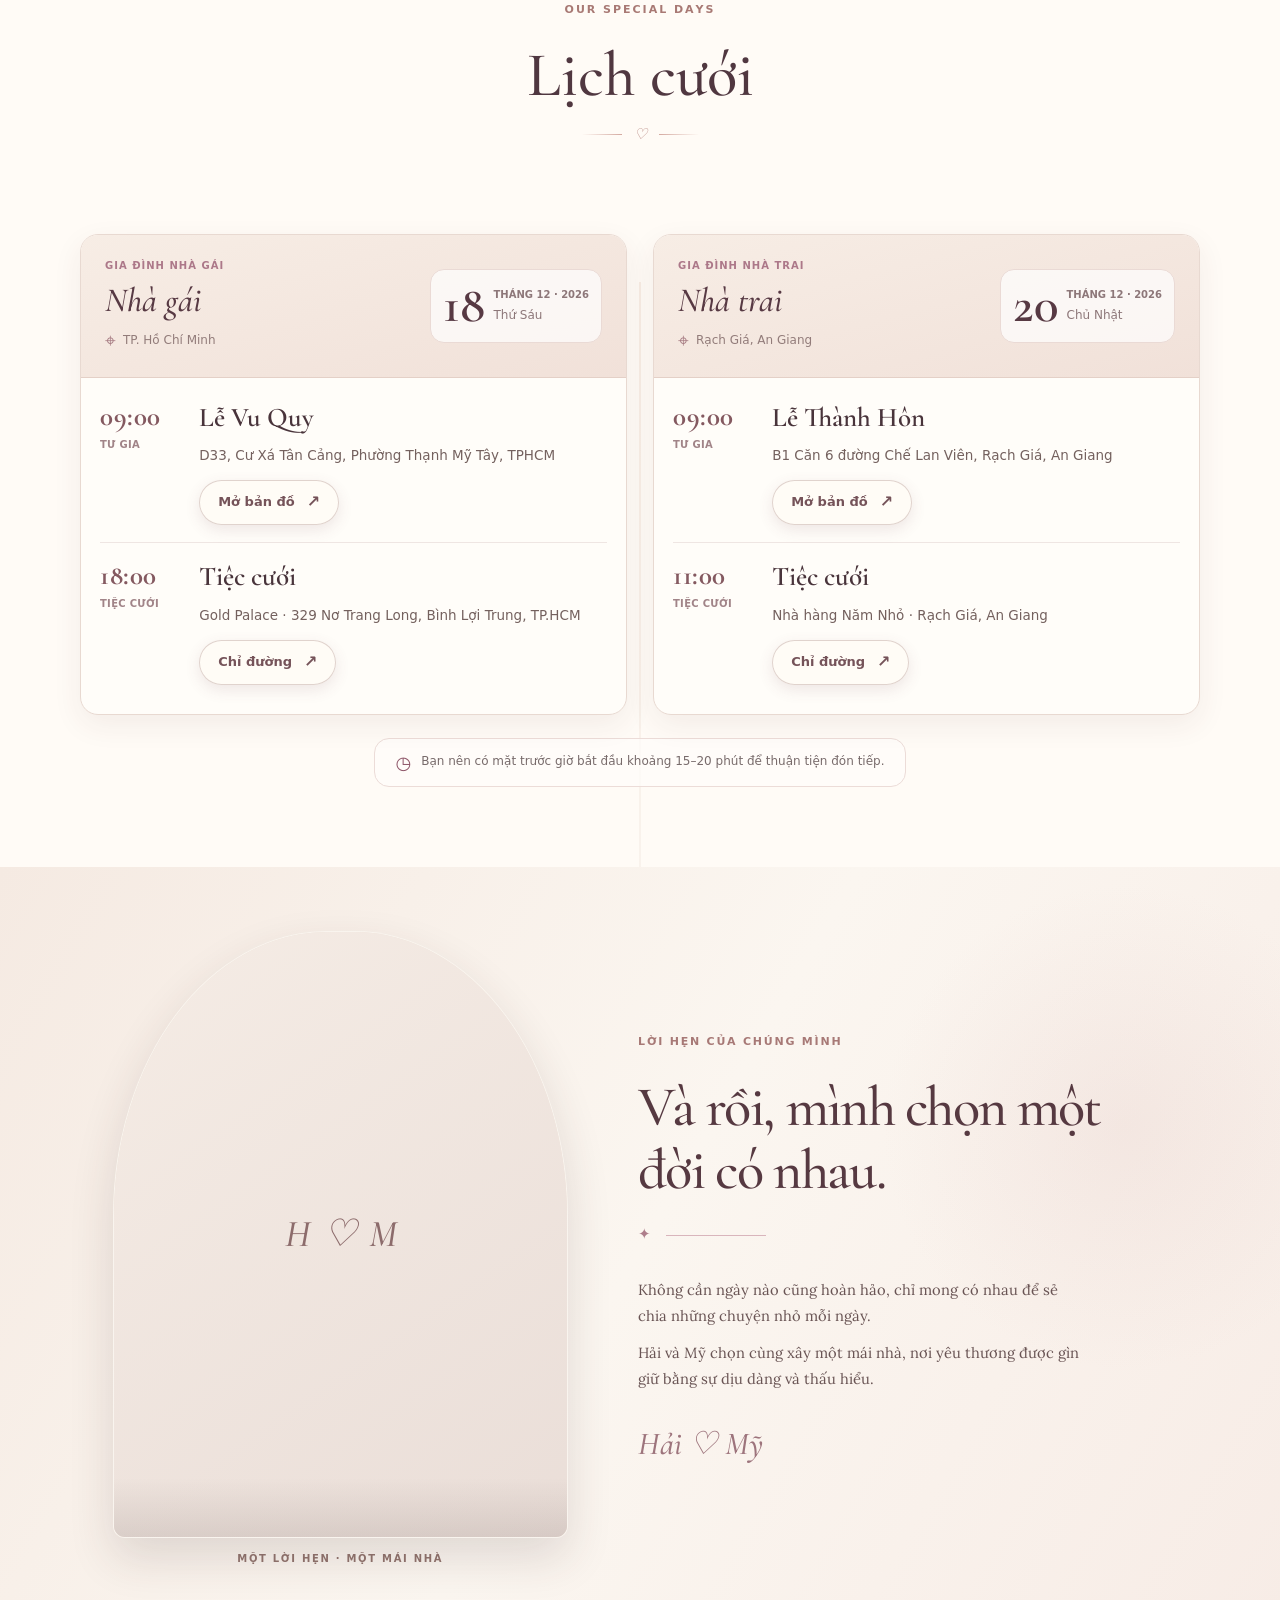
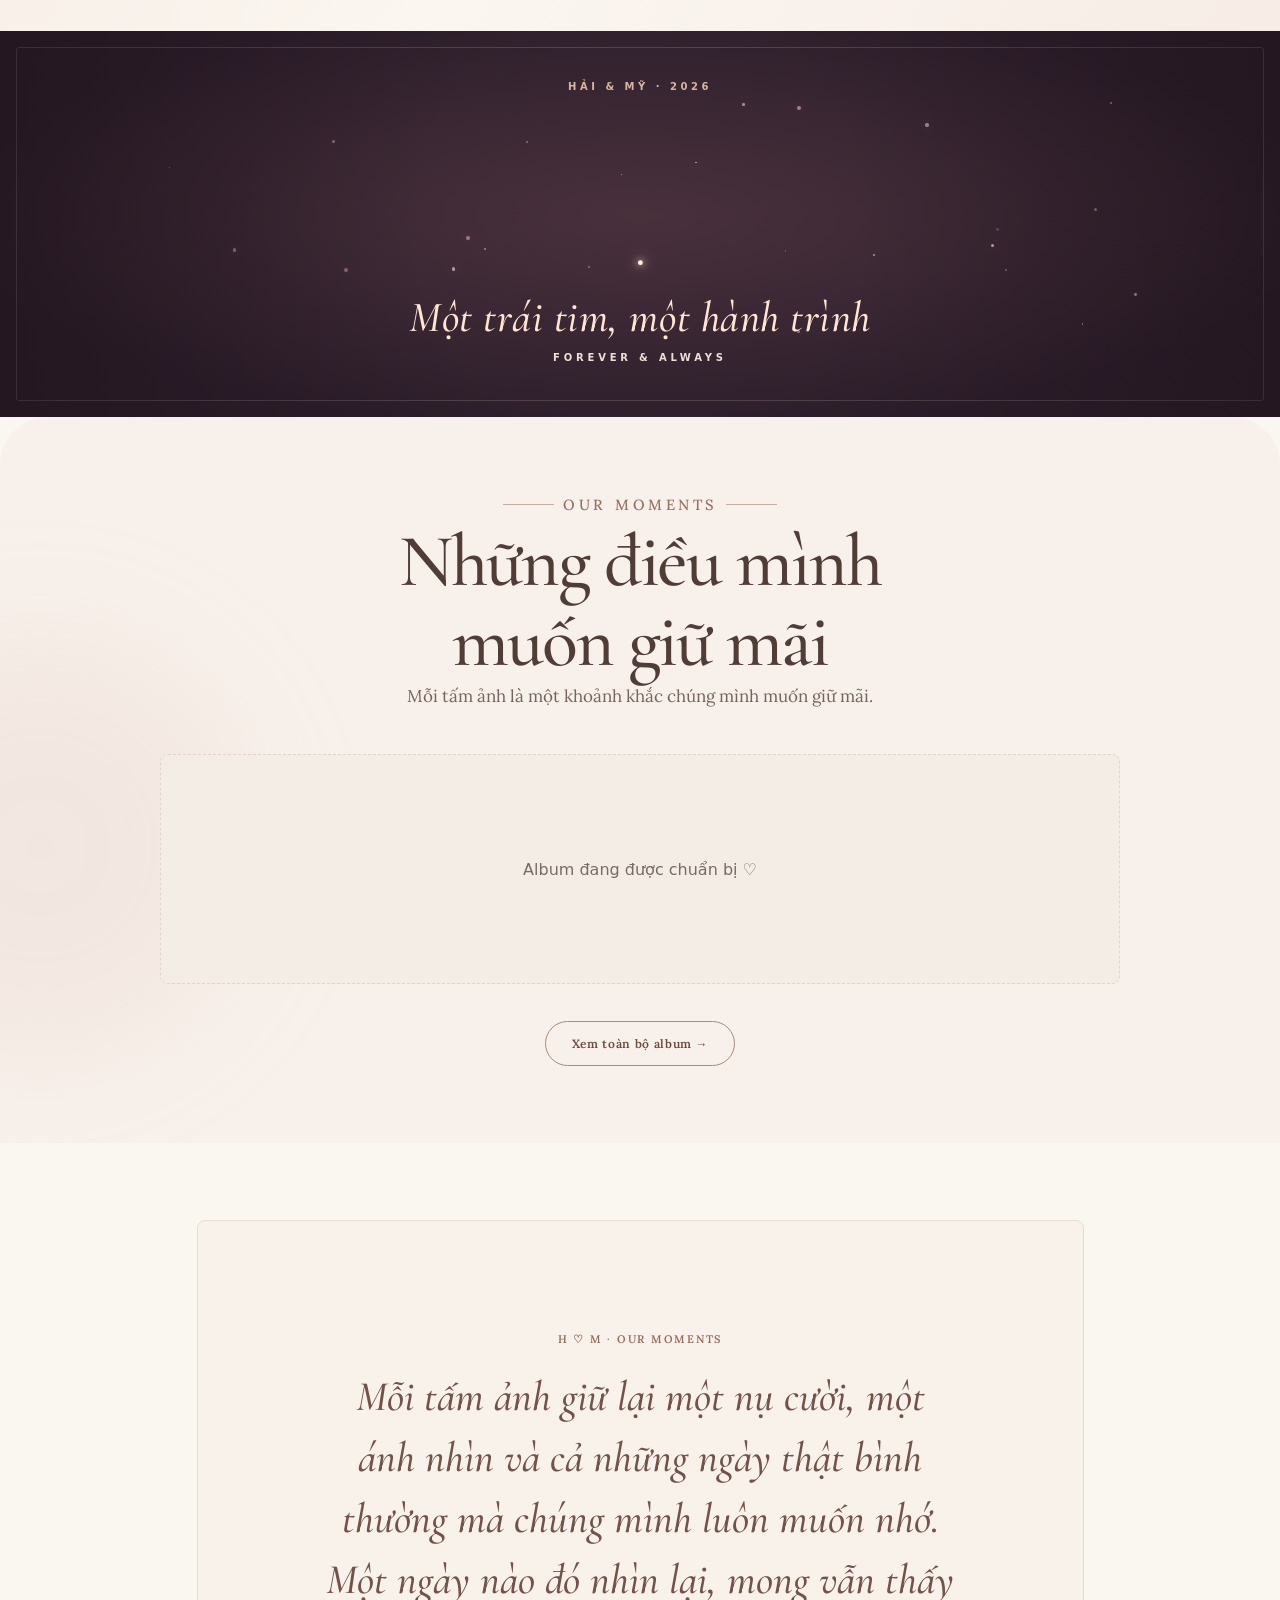
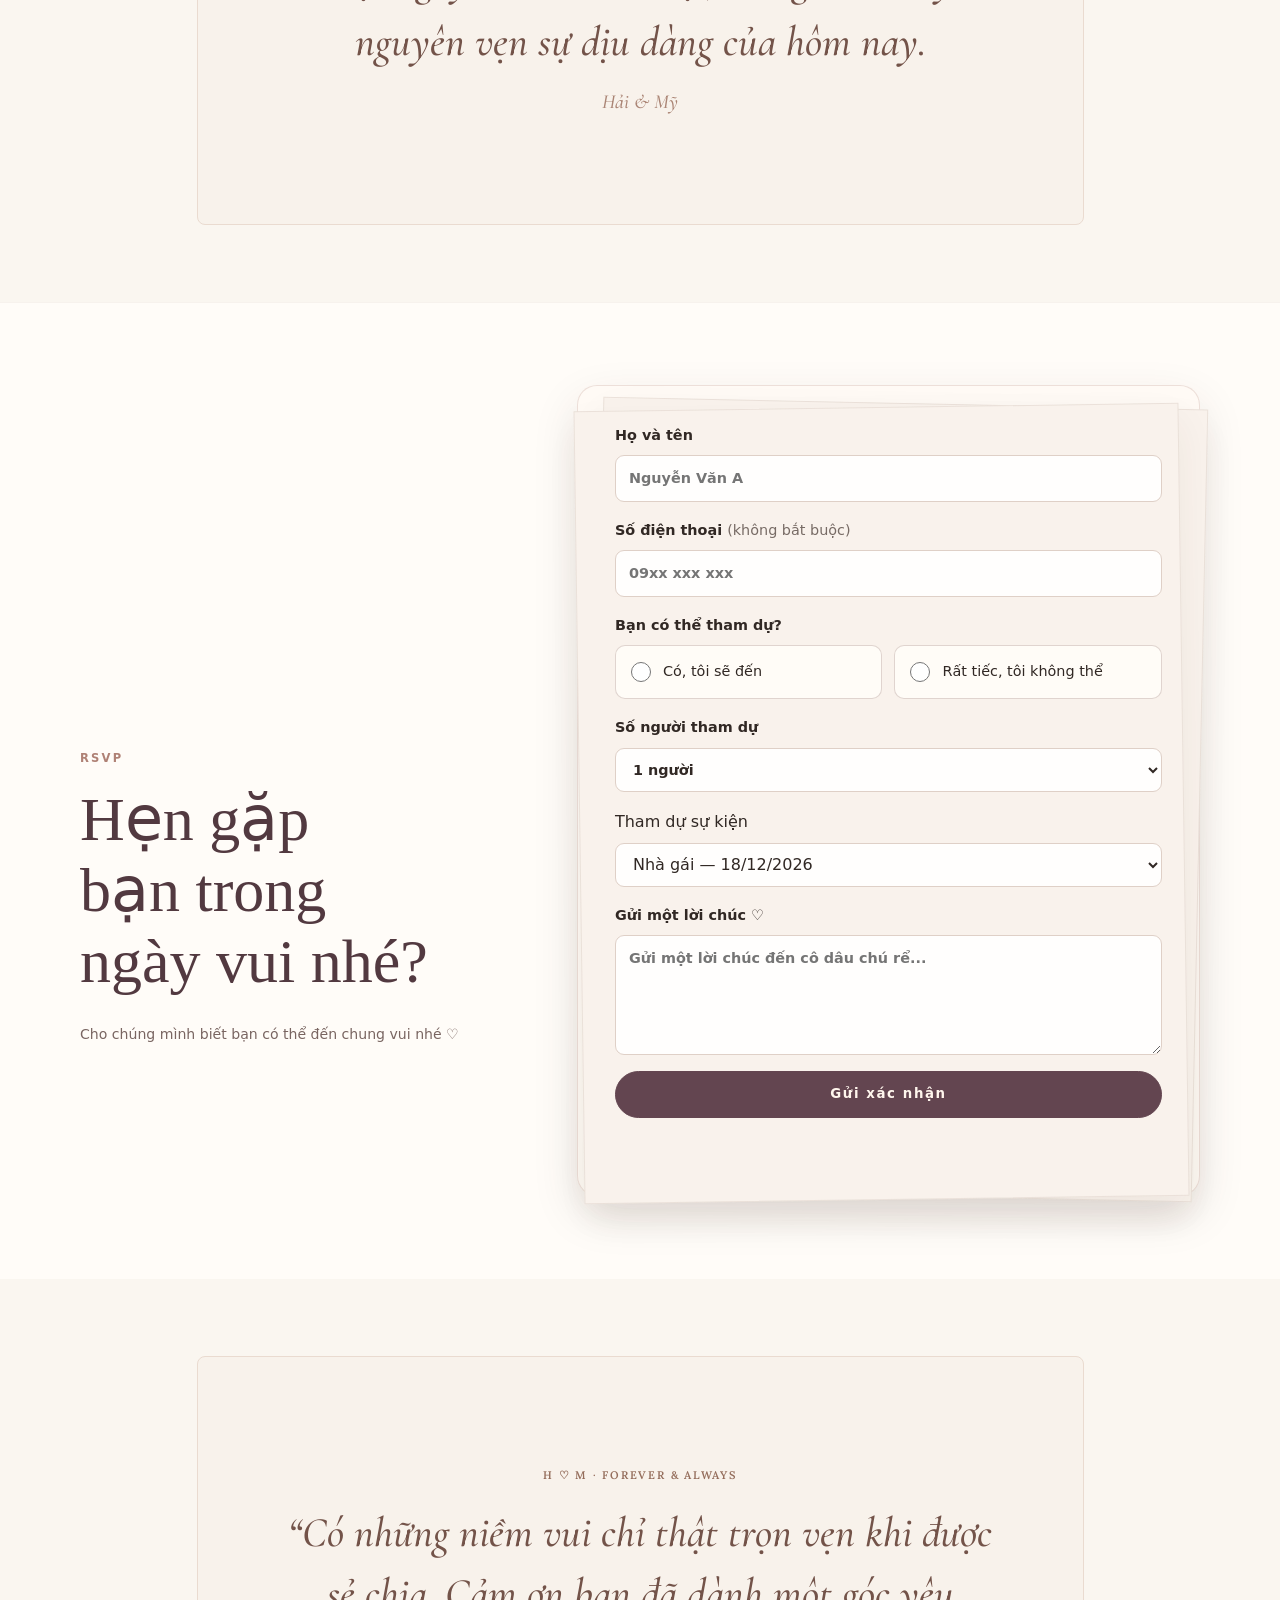
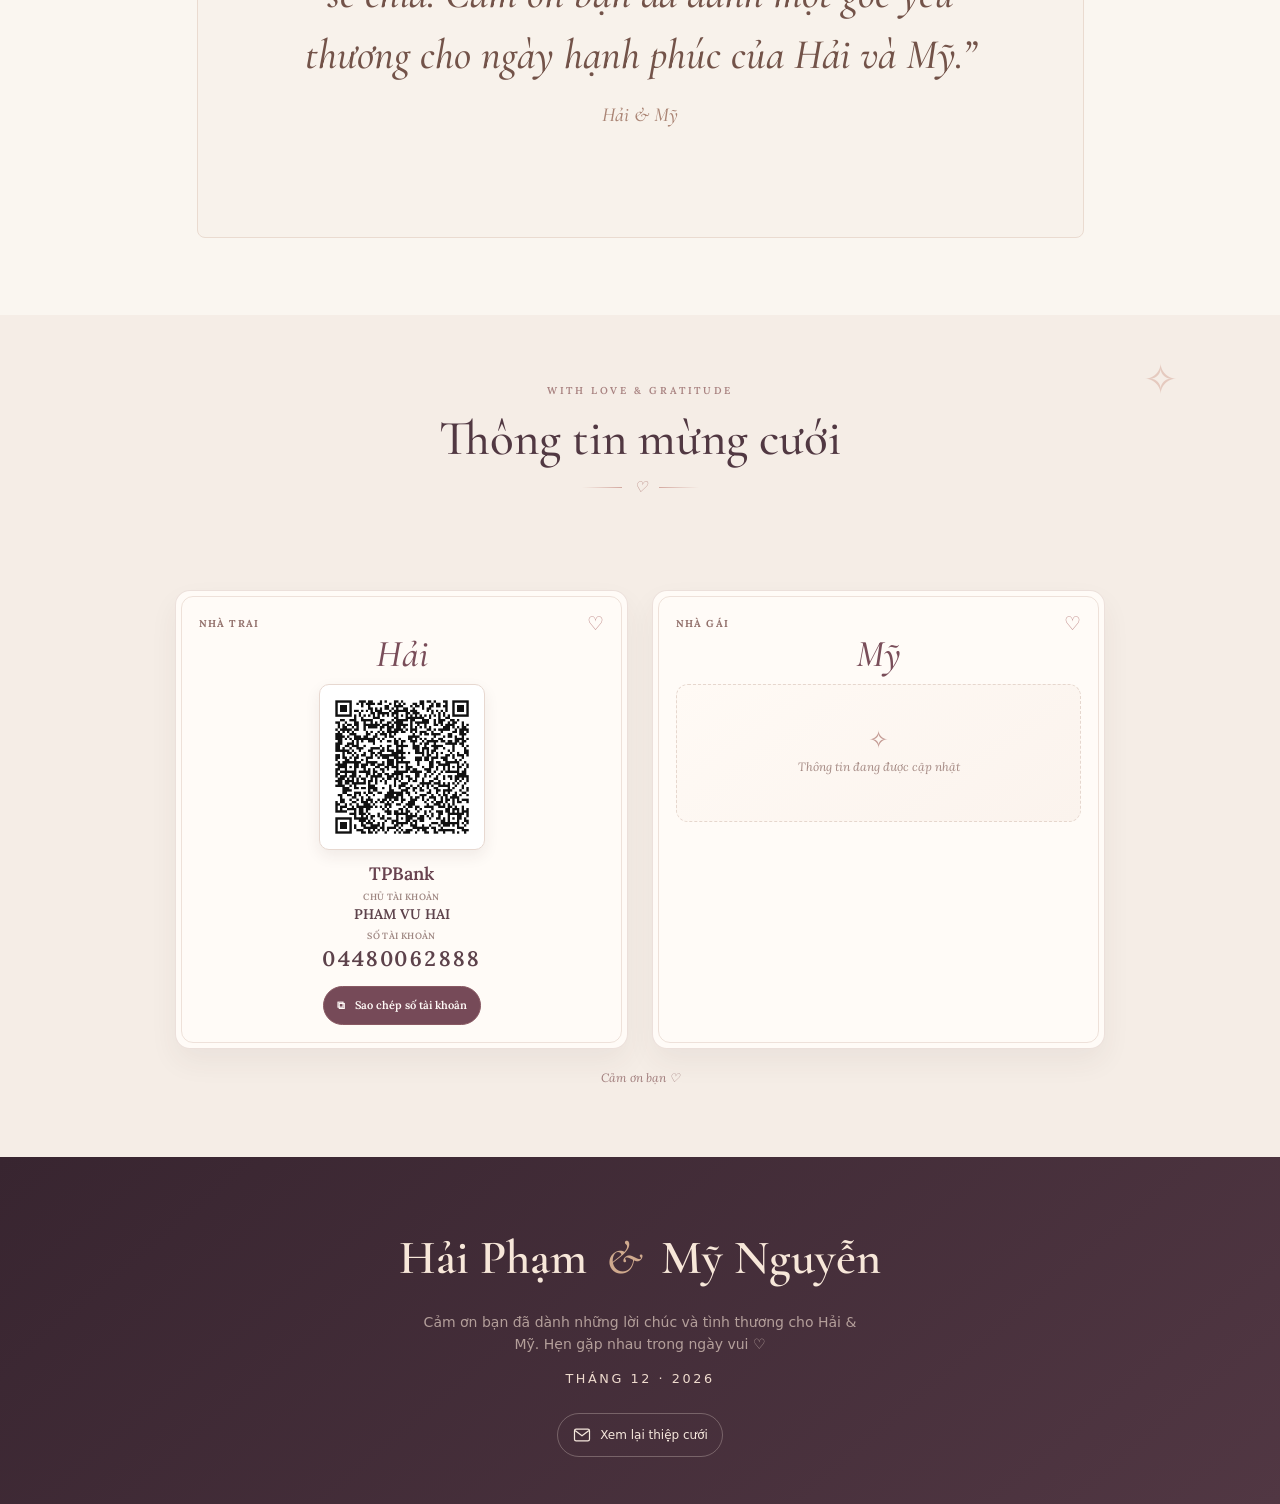
==== commit b8dc89cb: "feat(branding): display wedding favicon on browser tabs" ====
--- a/index.html
+++ b/index.html
@@ -6,6 +6,7 @@
   <meta name="theme-color" content="#f6f1eb" />
   <meta name="description" content="Thiệp cưới Hải Phạm & Mỹ Nguyễn — trân trọng kính mời bạn đến chung vui cùng chúng tôi." />
   <title>Hải Phạm & Mỹ Nguyễn | Wedding Invitation</title>
+  <link rel="icon" type="image/svg+xml" sizes="any" href="/assets/images/wedding-favicon.svg?v=1" />
   <link rel="preconnect" href="https://fonts.googleapis.com" />
   <link rel="preconnect" href="https://fonts.gstatic.com" crossorigin />
   <link href="https://fonts.googleapis.com/css2?family=Cormorant+Garamond:ital,wght@0,500;0,600;0,700;1,500;1,600&family=Lora:wght@400;500;600&display=swap" rel="stylesheet" />
--- a/assets/css/progressive-gallery.css
+++ b/assets/css/progressive-gallery.css
@@ -142,3 +142,52 @@
  #albumOverlay .album-overlay-header{padding-bottom:10px!important;gap:10px!important}
  #albumOverlay .album-overlay-header .eyebrow{font-size:10px!important;margin-bottom:6px!important}
 }
+
+
+/* Balanced responsive rows. Preserve full photos, using the native ratios
+   of the five curated images (3:2 landscapes and 2:3 portraits). */
+html body .gallery-section #homeGallery.home-gallery.home-gallery[data-count="5"]{
+ --album-gap:clamp(8px,1.35vw,17px);
+ --album-narrow:calc((100% - var(--album-gap)) * .3076923077);
+ grid-template-columns:minmax(0,var(--album-narrow)) minmax(0,1fr) minmax(0,var(--album-narrow))!important;
+ grid-template-rows:auto auto auto!important;
+ gap:var(--album-gap)!important;
+ align-items:start!important;
+}
+html body .gallery-section #homeGallery.home-gallery.home-gallery[data-count="5"] > button.home-photo:nth-child(1){grid-column:1/-1!important;grid-row:1!important}
+html body .gallery-section #homeGallery.home-gallery.home-gallery[data-count="5"] > button.home-photo:nth-child(2){grid-column:1!important;grid-row:2!important}
+html body .gallery-section #homeGallery.home-gallery.home-gallery[data-count="5"] > button.home-photo:nth-child(3){grid-column:2/-1!important;grid-row:2!important}
+html body .gallery-section #homeGallery.home-gallery.home-gallery[data-count="5"] > button.home-photo:nth-child(4){grid-column:1/3!important;grid-row:3!important}
+html body .gallery-section #homeGallery.home-gallery.home-gallery[data-count="5"] > button.home-photo:nth-child(5){grid-column:3!important;grid-row:3!important}
+html body .gallery-section #homeGallery.home-gallery.home-gallery[data-count="5"] > button.home-photo:is(:nth-child(2),:nth-child(5))>img{aspect-ratio:auto 2/3!important}
+html body .gallery-section #homeGallery.home-gallery.home-gallery[data-count="5"] > button.home-photo:is(:nth-child(1),:nth-child(3),:nth-child(4))>img{aspect-ratio:auto 3/2!important}
+html body .gallery-section #homeGallery.home-gallery.home-gallery[data-count="5"] > button.home-photo:is(:nth-child(2),:nth-child(5))>.home-photo-copy strong{font-size:clamp(17px,2vw,26px)!important}
+@media (max-width:767px){
+ html body .gallery-section #homeGallery.home-gallery.home-gallery[data-count="5"] > button.home-photo:not(:first-child)>.home-photo-index{top:8px!important;left:8px!important;font-size:9px!important;padding-bottom:4px!important;letter-spacing:.04em!important}
+ html body .gallery-section #homeGallery.home-gallery.home-gallery[data-count="5"] > button.home-photo:not(:first-child)>.home-photo-index i{width:8px!important;margin-inline:3px!important}
+ html body .gallery-section #homeGallery.home-gallery.home-gallery[data-count="5"] > button.home-photo:not(:first-child)>.home-photo-copy{left:8px!important;right:8px!important;bottom:9px!important}
+ html body .gallery-section #homeGallery.home-gallery.home-gallery[data-count="5"] > button.home-photo:not(:first-child)>.home-photo-copy strong{font-size:clamp(14px,3.8vw,21px)!important;line-height:1.15!important;overflow-wrap:anywhere!important}
+ html body .gallery-section #homeGallery.home-gallery.home-gallery[data-count="5"] > button.home-photo:is(:nth-child(2),:nth-child(5))>.home-photo-copy strong{font-size:clamp(13px,3.4vw,19px)!important}
+ .gallery-section .gallery-editorial-head .section-heading{min-width:0}
+ .gallery-section .gallery-editorial-head .section-heading h2{overflow-wrap:anywhere;text-wrap:balance}
+ .gallery-section .gallery-cta .btn{max-width:100%;white-space:normal;text-align:center}
+}
+@media(max-width:359px){
+ html body .gallery-section #homeGallery.home-gallery.home-gallery[data-count="5"]{grid-template-columns:minmax(0,1fr)!important;grid-template-rows:none!important;grid-auto-rows:auto!important}
+ html body .gallery-section #homeGallery.home-gallery.home-gallery[data-count="5"] > button.home-photo:nth-child(n){grid-column:1/-1!important;grid-row:auto!important}
+ html body .gallery-section #homeGallery.home-gallery.home-gallery[data-count="5"] > button.home-photo:not(:first-child)>.home-photo-copy strong{font-size:clamp(19px,5.5vw,25px)!important}
+}
+/* Tablet and small landscape phones: compact floating music control,
+   retaining the existing toggle and audio behavior. */
+@media (min-width:681px) and (max-width:1023px){
+ body #musicDock.music-dock{width:46px!important;height:46px!important;min-width:0!important;border-radius:50%!important;overflow:visible!important}
+ body #musicDock.music-dock .music-toggle{width:46px!important;height:46px!important;min-height:46px!important;padding:4px!important;display:grid!important;grid-template-columns:1fr!important;place-items:center!important}
+ body #musicDock.music-dock .music-disc{width:36px!important;height:36px!important;margin:0!important}
+ body #musicDock.music-dock :is(.music-copy,.music-state){display:none!important}
+}
+/* Keep section anchors clear of the sticky tablet navigation without
+   adding the header height twice. */
+@media(min-width:768px) and (max-width:1023px){
+ html:root{scroll-padding-top:var(--header-h,76px)}
+ body :is(#home,#story,#events,#forever,#weddingMagic,#rsvp,#weddingGifts){scroll-margin-top:8px}
+}
--- a/assets/css/mobile-editorial.css
+++ b/assets/css/mobile-editorial.css
@@ -550,3 +550,178 @@
 @media (max-width: 767px) and (orientation:landscape) and (max-height:500px) {
   #photoLightbox .photo-lightbox-figure figcaption { max-height:30dvh; }
 }
+
+/* Replay invitation: separate controls for home and the original cover. */
+.nav .nav-invite-replay {
+  flex:0 0 44px; width:44px; height:44px; padding:0;
+  display:grid; place-items:center; border:1px solid currentColor;
+  border-color:color-mix(in srgb,currentColor 30%,transparent);
+  border-radius:50%; background:transparent; color:inherit;
+  cursor:pointer; touch-action:manipulation; box-sizing:border-box;
+}
+.nav .nav-invite-replay svg { display:block; }
+.nav .nav-invite-replay:focus-visible,
+.footer .footer-invite-replay:focus-visible { outline:2px solid currentColor; outline-offset:3px; }
+.footer .footer-invite-replay {
+  display:inline-flex; align-items:center; justify-content:center; gap:8px;
+  min-height:44px; max-width:100%; margin:10px auto 0; padding:8px 14px;
+  border:1px solid currentColor; border-color:color-mix(in srgb,currentColor 28%,transparent);
+  border-radius:999px; background:transparent; color:inherit; font:inherit;
+  font-size:12px; cursor:pointer; touch-action:manipulation;
+}
+.footer .footer-invite-replay svg { flex:none; }
+@media(max-width:767px) {
+  .nav .nav-right { gap:5px!important; min-width:0; }
+  .nav .nav-inner { gap:6px!important; }
+  .nav .nav-invite-replay svg { width:19px; height:19px; }
+  .nav .nav-language { flex-shrink:0; }
+}
+@media(max-width:359px) {
+  .nav .nav-inner { width:calc(100% - 20px)!important; }
+  .nav .nav-right { gap:3px!important; }
+}
+
+/* Slim mobile navigation: 48px bar, smaller visual controls, 44px touch height. */
+@media (max-width:767px) {
+  :root { --header-h:48px; }
+  html { scroll-padding-top:var(--header-h); }
+  #home, #story, #events, #forever, #weddingMagic, #rsvp, #weddingGifts {
+    scroll-margin-top:8px;
+  }
+  .nav {
+    height:48px!important; min-height:48px!important;
+    box-sizing:border-box!important;
+    border-bottom:0!important; box-shadow:none!important;
+  }
+  .nav .nav-inner {
+    width:calc(100% - 24px)!important; height:100%!important;
+    gap:5px!important;
+  }
+  .nav .brand {
+    display:flex; align-items:center; min-height:44px;
+    flex:0 0 auto; font-size:clamp(16px,4.4vw,19px)!important;
+    line-height:1!important; letter-spacing:.075em!important;
+  }
+  .nav .nav-right { gap:2px!important; align-items:center!important; }
+  .nav .nav-invite-replay {
+    flex:0 0 44px; width:44px; height:44px;
+    position:relative; border:0!important; background:transparent!important;
+  }
+  .nav .nav-invite-replay::before {
+    content:""; position:absolute; inset:7px;
+    border:1px solid currentColor; border-radius:50%;
+    opacity:.26; pointer-events:none;
+  }
+  .nav .nav-invite-replay svg { width:16px!important; height:16px!important; }
+  .nav .nav-language {
+    display:flex!important; flex:0 0 auto!important; gap:0!important;
+    padding:0!important; border:0!important; border-radius:0!important;
+    background:transparent!important; backdrop-filter:none!important;
+    -webkit-backdrop-filter:none!important; max-width:none!important;
+  }
+  .nav .nav-language button {
+    position:relative; isolation:isolate;
+    height:44px!important; min-height:44px!important;
+    min-width:34px!important; padding:0 5px!important;
+    font-size:10px!important; line-height:1!important;
+    color:inherit!important; background:transparent!important;
+    box-shadow:none!important;
+  }
+  .nav .nav-language button[data-lang="ja"] { min-width:44px!important; }
+  .nav .nav-language button.active { color:#4d3c33!important; }
+  .nav .nav-language button.active::before {
+    content:""; position:absolute; inset:8px 2px; z-index:-1;
+    background:#fff; border-radius:999px; pointer-events:none;
+  }
+  .nav.nav-theme-light .nav-language button.active { color:#fff!important; }
+  .nav.nav-theme-light .nav-language button.active::before { background:var(--cocoa,#594139); }
+  .nav.nav-theme-light { background:rgba(255,253,252,.94)!important; }
+  body:has(#home.mobile-photo-first) .nav.nav-hero-active {
+    background:linear-gradient(180deg,rgba(38,25,27,.55),rgba(38,25,27,.16))!important;
+    backdrop-filter:blur(2px)!important; -webkit-backdrop-filter:blur(2px)!important;
+    color:#fff!important;
+  }
+  body:has(#home.mobile-photo-first) .nav.nav-hero-active .nav-language button.active {
+    color:#4d3c33!important;
+  }
+  body:has(#home.mobile-photo-first) .nav.nav-hero-active .nav-language button.active::before { background:#fff!important; }
+}
+@media(max-width:359px) {
+  .nav .nav-inner { width:calc(100% - 20px)!important; }
+  .nav .brand { font-size:16px!important; }
+}
+
+
+/* Photo-first editorial album: desktop follows approved mobile-inspired preview.
+   Natural image ratios; no cropping, no hover zoom. Full album untouched. */
+html body .gallery-section #homeGallery.home-gallery,html body .gallery-section #homeGallery.home-gallery[data-count="5"]{
+ display:grid!important;grid-template-columns:repeat(2,minmax(0,1fr))!important;
+ grid-template-rows:none!important;grid-auto-rows:auto!important;grid-auto-flow:row!important;
+ align-items:start!important;gap:clamp(10px,1.35vw,17px)!important;
+ width:100%!important;max-width:960px!important;margin-inline:auto!important;
+ height:auto!important;max-height:none!important;overflow:visible!important;
+}
+html body .gallery-section #homeGallery.home-gallery[data-count] > button.home-photo{
+ display:block!important;position:relative!important;grid-column:auto!important;grid-row:auto!important;
+ width:100%!important;height:auto!important;min-height:0!important;max-height:none!important;
+ min-width:0!important;max-width:100%!important;aspect-ratio:auto!important;padding:0!important;
+ border:1px solid rgba(109,76,62,.13)!important;border-radius:clamp(12px,1.6vw,21px)!important;
+ overflow:hidden!important;background:#e8ded4!important;text-align:left!important;
+ transform:none!important;translate:none!important;scale:none!important;filter:none!important;
+ animation:none!important;box-shadow:0 8px 23px rgba(73,46,49,.09)!important;
+ transition:box-shadow .25s ease!important;isolation:isolate;
+}
+html body .gallery-section #homeGallery.home-gallery[data-count]:is([data-count="1"],[data-count="3"],[data-count="5"]) > button.home-photo:first-child{
+ grid-column:1/-1!important;grid-row:auto!important;
+}
+html body .gallery-section #homeGallery.home-gallery[data-count] > button.home-photo>img{
+ position:relative!important;inset:auto!important;display:block!important;
+ width:100%!important;height:auto!important;max-width:100%!important;min-height:0!important;
+ max-height:none!important;aspect-ratio:auto 8/5!important;object-fit:contain!important;
+ object-position:center!important;transform:none!important;translate:none!important;scale:none!important;
+ filter:none!important;animation:none!important;transition:none!important;
+}
+html body .gallery-section #homeGallery.home-gallery[data-count="5"] > button.home-photo:is(:nth-child(2),:nth-child(3))>img{aspect-ratio:auto 3/4!important}
+html body .gallery-section #homeGallery.home-gallery[data-count] > button.home-photo>img:not([src]){color:transparent!important}
+html body .gallery-section #homeGallery.home-gallery[data-count] > button.home-photo.album-v12-error-state>img{display:none!important}
+html body .gallery-section #homeGallery.home-gallery[data-count] > button.home-photo.album-v12-error-state{min-height:180px!important}
+html body .gallery-section #homeGallery.home-gallery[data-count] > button.home-photo::before,html body .gallery-section #homeGallery.home-gallery[data-count] > button.home-photo>.photo-curtain,html body .gallery-section #homeGallery.home-gallery[data-count] > button.home-photo>.hm-photo-glow{content:none!important;display:none!important;animation:none!important}
+html body .gallery-section #homeGallery.home-gallery[data-count] > button.home-photo::after{
+ content:""!important;display:block!important;position:absolute!important;inset:0!important;z-index:1!important;
+ background:linear-gradient(180deg,rgba(23,19,15,.16) 0%,transparent 20%,transparent 62%,rgba(23,19,15,.51) 100%)!important;
+ opacity:1!important;pointer-events:none!important;
+}
+html body .gallery-section #homeGallery.home-gallery[data-count] > button.home-photo>.home-photo-index{
+ position:absolute!important;top:clamp(11px,1.6vw,23px)!important;left:clamp(12px,1.8vw,25px)!important;
+ right:auto!important;bottom:auto!important;z-index:3!important;padding:0 0 7px!important;margin:0!important;
+ color:#fffaf4!important;border-bottom:1px solid rgba(255,255,255,.72)!important;
+ text-shadow:0 1px 8px rgba(0,0,0,.45)!important;font-size:clamp(10px,1.2vw,13px)!important;
+}
+html body .gallery-section #homeGallery.home-gallery[data-count] > button.home-photo>.home-photo-copy{
+ position:absolute!important;left:clamp(12px,1.9vw,27px)!important;right:clamp(12px,1.9vw,27px)!important;
+ bottom:clamp(12px,1.9vw,24px)!important;top:auto!important;z-index:3!important;
+ padding:0!important;margin:0!important;width:auto!important;background:none!important;
+ color:#fffaf4!important;text-shadow:0 2px 10px rgba(0,0,0,.4)!important;opacity:1!important;transform:none!important;
+}
+html body .gallery-section #homeGallery.home-gallery[data-count] > button.home-photo>.home-photo-copy strong{
+ display:block!important;color:inherit!important;font-size:clamp(18px,2.4vw,31px)!important;
+ line-height:1.16!important;white-space:normal!important;overflow:visible!important;
+ overflow-wrap:anywhere!important;-webkit-line-clamp:unset!important;
+}
+html body .gallery-section #homeGallery.home-gallery[data-count] > button.home-photo:first-child>.home-photo-copy strong{font-size:clamp(29px,4.2vw,50px)!important}
+html body .gallery-section #homeGallery.home-gallery[data-count] > button.home-photo>.home-photo-copy small{display:none!important}
+html body .gallery-section #homeGallery.home-gallery[data-count] > button.home-photo:first-child>.home-photo-copy small{
+ display:block!important;color:rgba(255,250,244,.9)!important;
+ font-size:clamp(11px,1.4vw,15px)!important;line-height:1.5!important;white-space:normal!important;
+ margin-top:5px!important;max-width:40ch!important;
+}
+html body .gallery-section #homeGallery.home-gallery[data-count] > button.home-photo>.album-v12-error{position:absolute!important;inset:18px!important;z-index:5!important}
+@media(hover:hover) and (pointer:fine){html body .gallery-section #homeGallery.home-gallery[data-count] > button.home-photo:hover{box-shadow:0 13px 30px rgba(73,46,49,.15)!important}}
+@media(max-width:767px){
+ html body .gallery-section #homeGallery.home-gallery,html body .gallery-section #homeGallery.home-gallery[data-count="5"]{max-width:100%!important;gap:9px!important}
+ html body .gallery-section #homeGallery.home-gallery[data-count="5"] > button.home-photo:is(:nth-child(4),:nth-child(5)){grid-column:1/-1!important;grid-row:auto!important}
+ html body .gallery-section #homeGallery.home-gallery[data-count] > button.home-photo>.home-photo-copy strong{font-size:clamp(17px,4.6vw,26px)!important}
+ html body .gallery-section #homeGallery.home-gallery[data-count] > button.home-photo:first-child>.home-photo-copy strong{font-size:clamp(27px,7vw,38px)!important}
+ html body .gallery-section #homeGallery.home-gallery[data-count] > button.home-photo>.home-photo-index{font-size:10px!important}
+}
+@media(max-width:359px){html body .gallery-section #homeGallery.home-gallery,html body .gallery-section #homeGallery.home-gallery[data-count="5"]{grid-template-columns:minmax(0,1fr)!important}}
